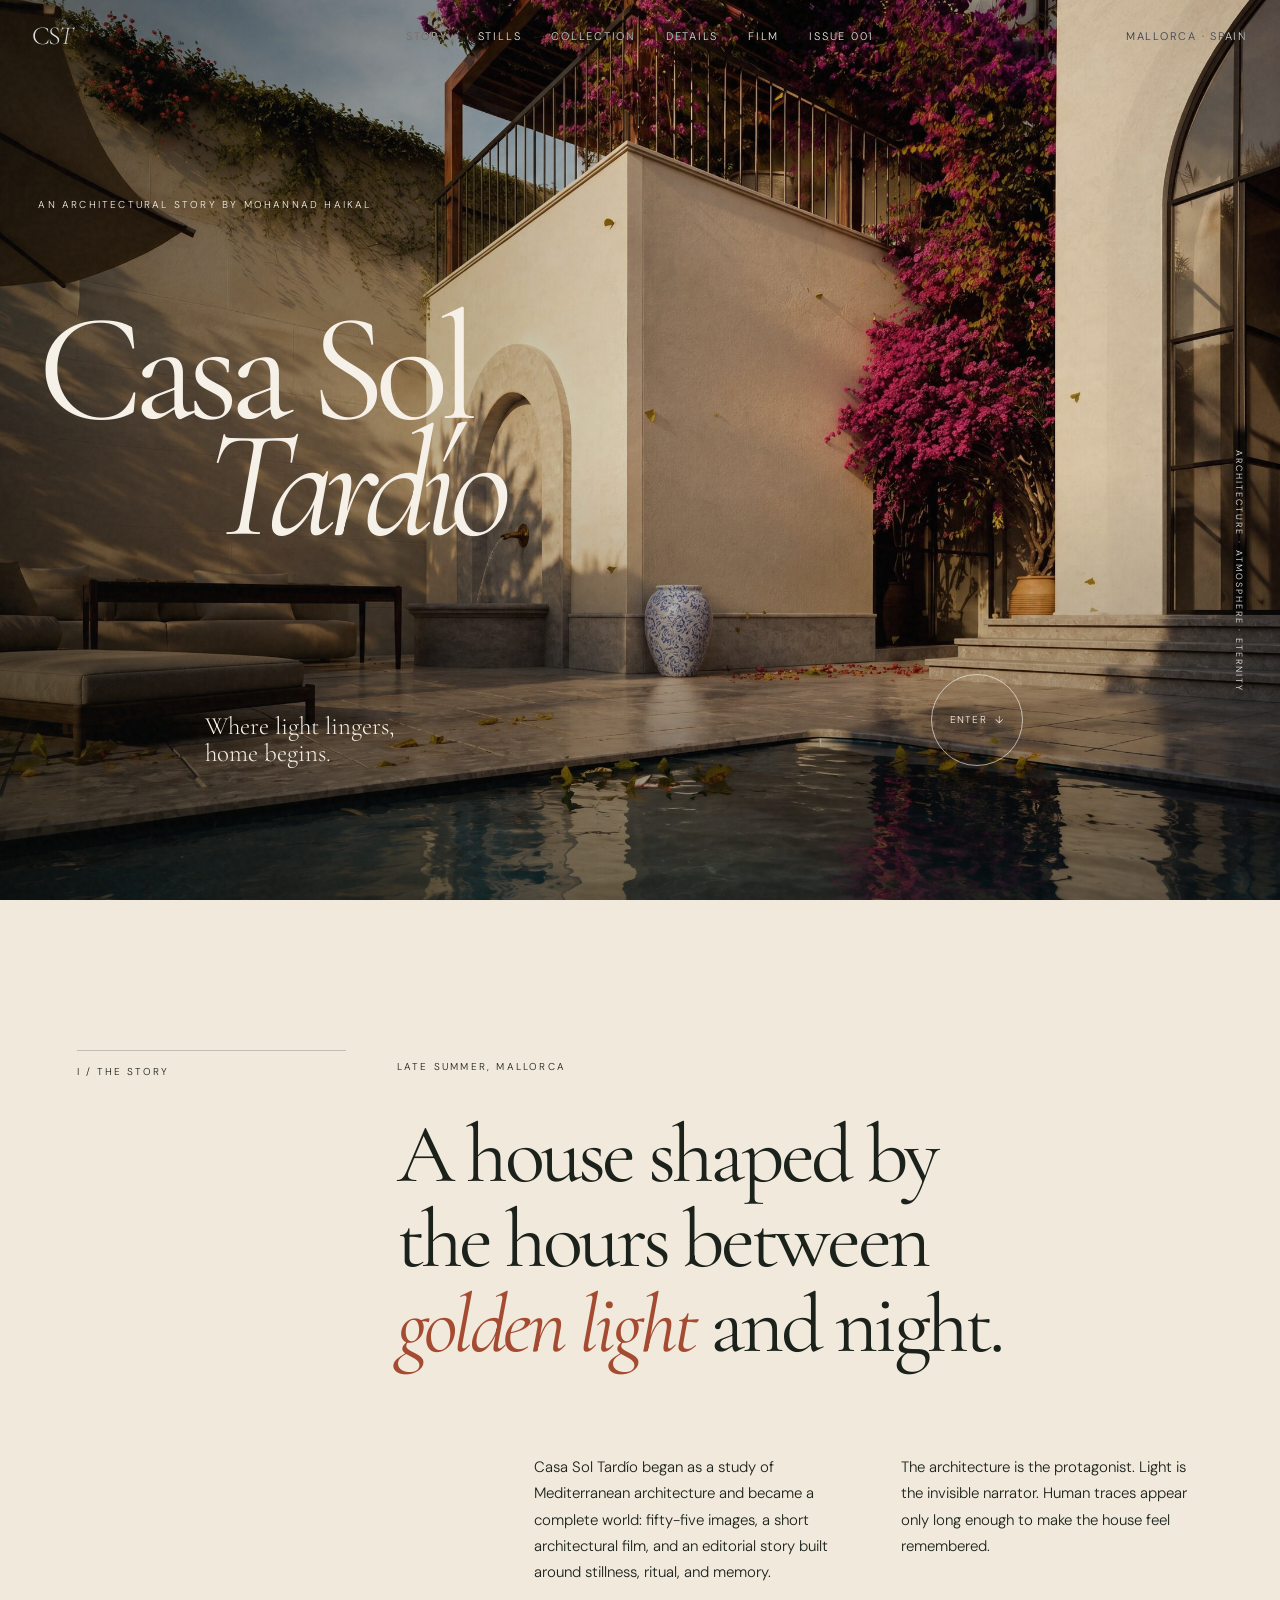
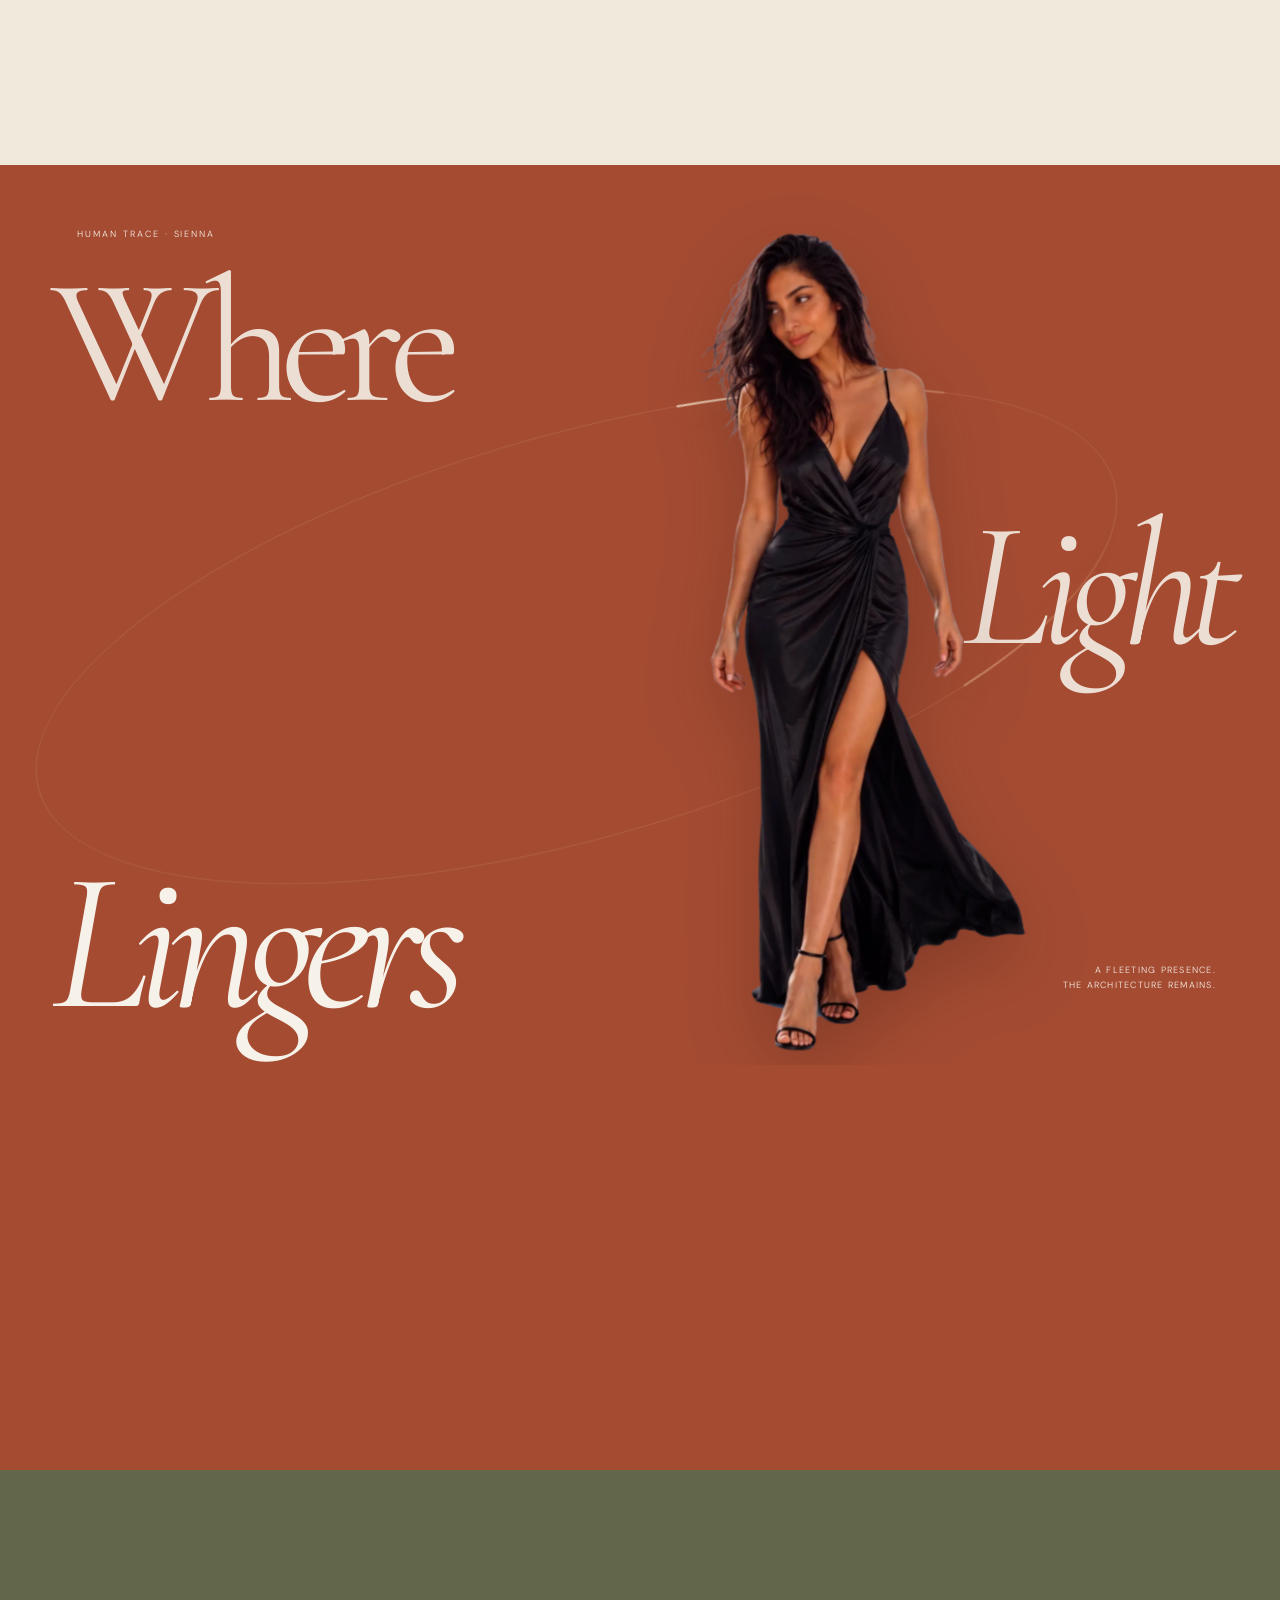
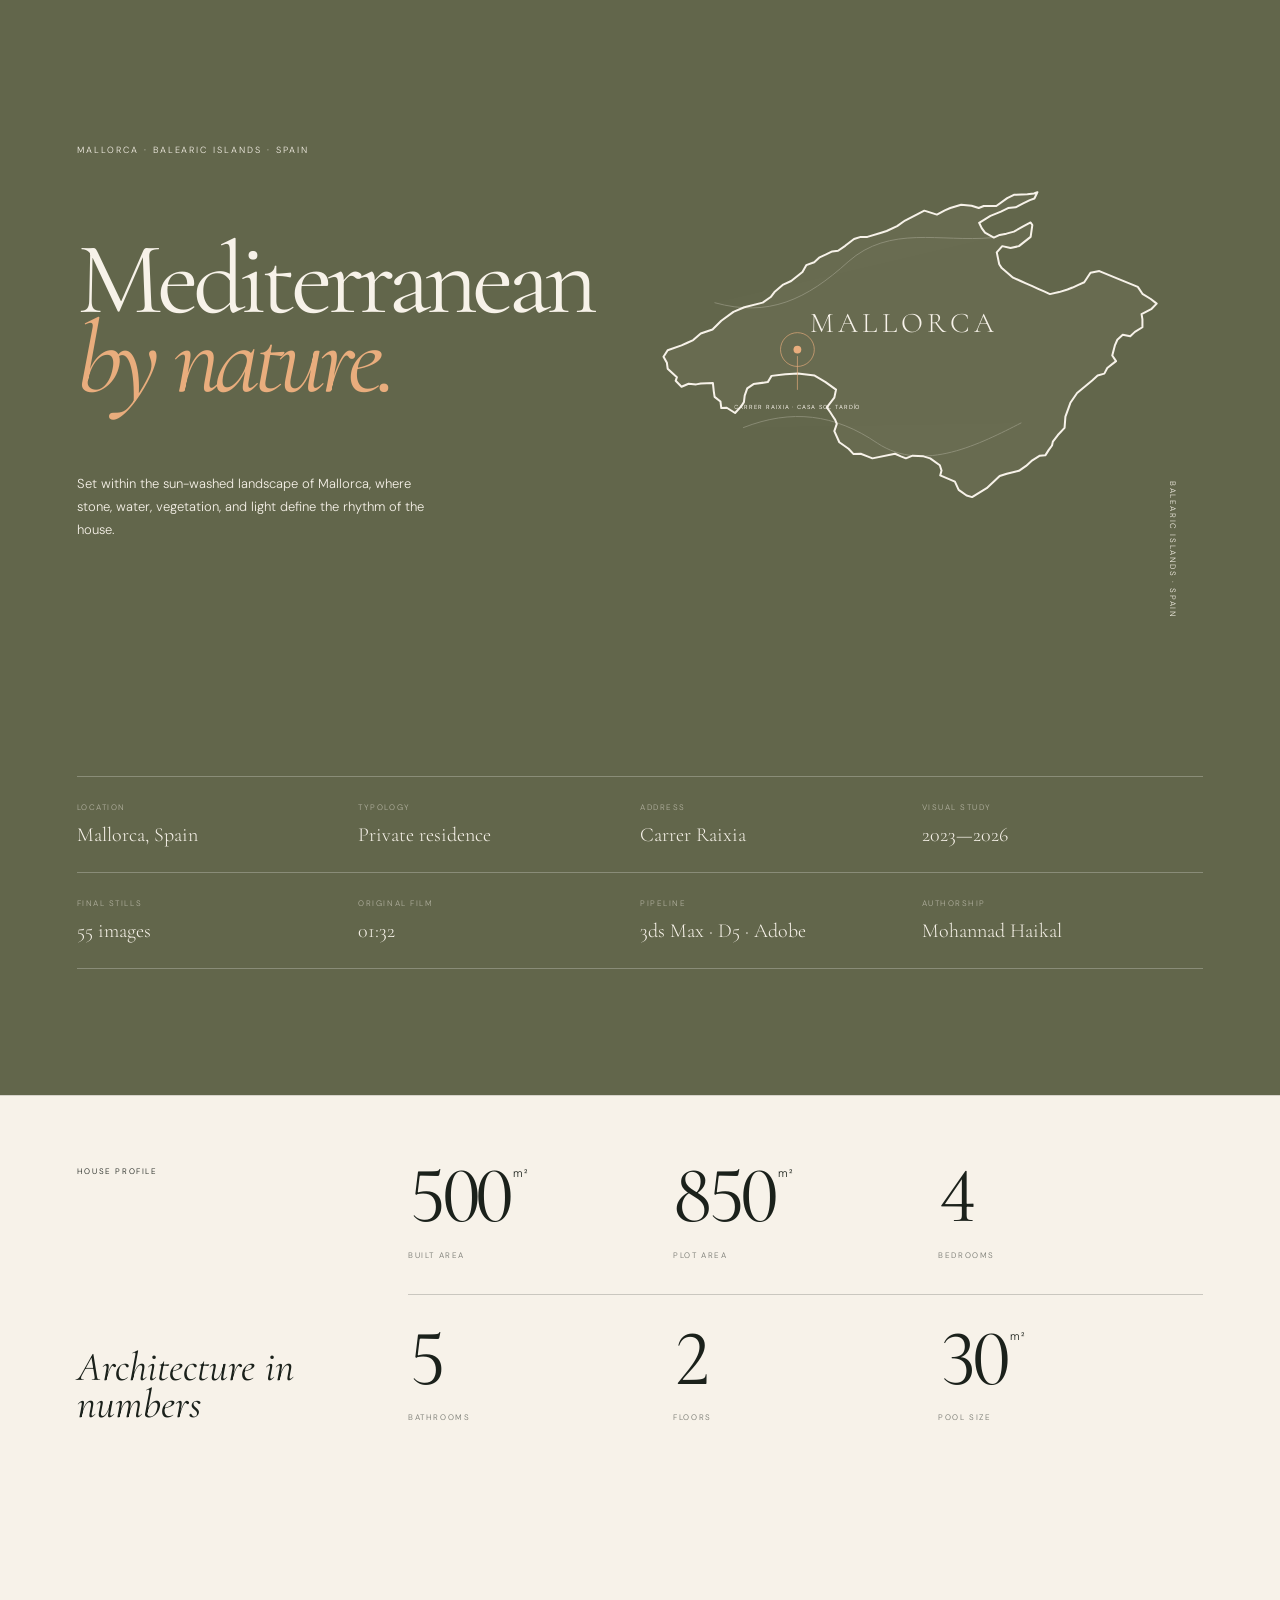
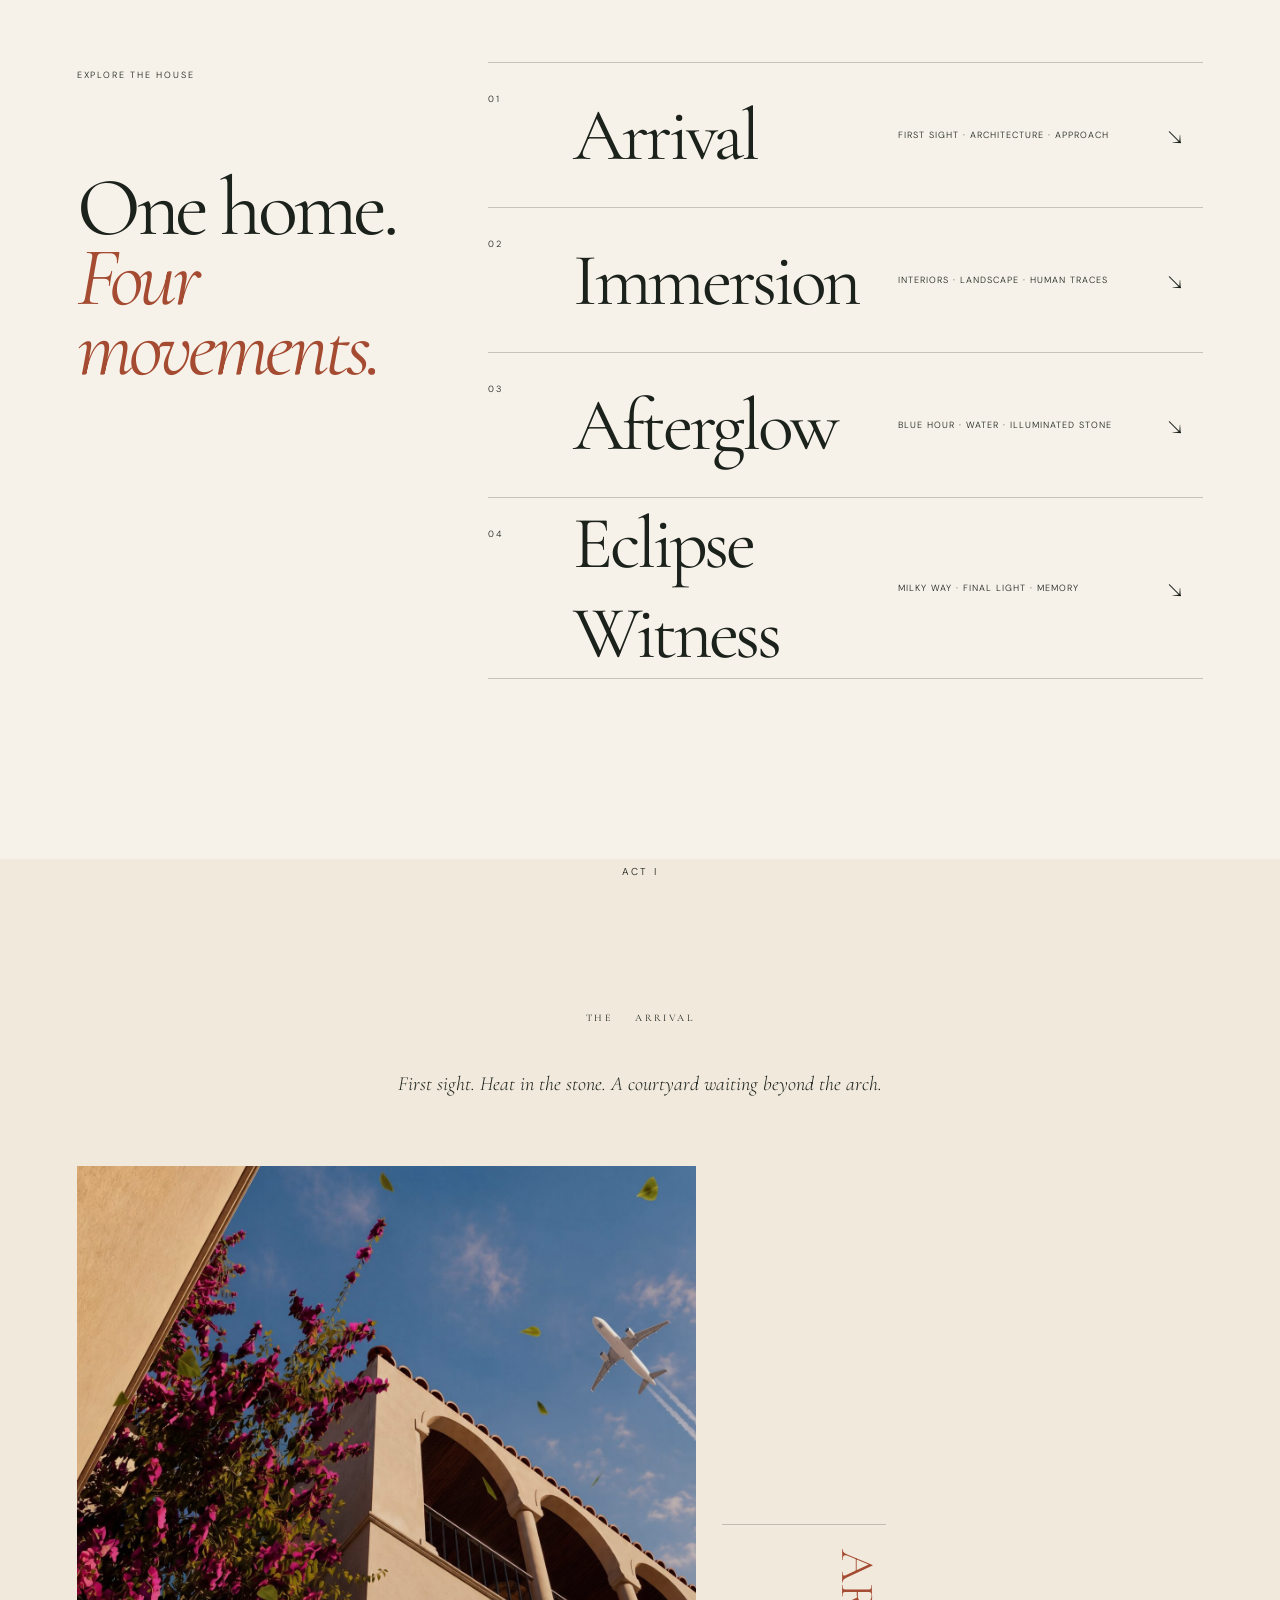
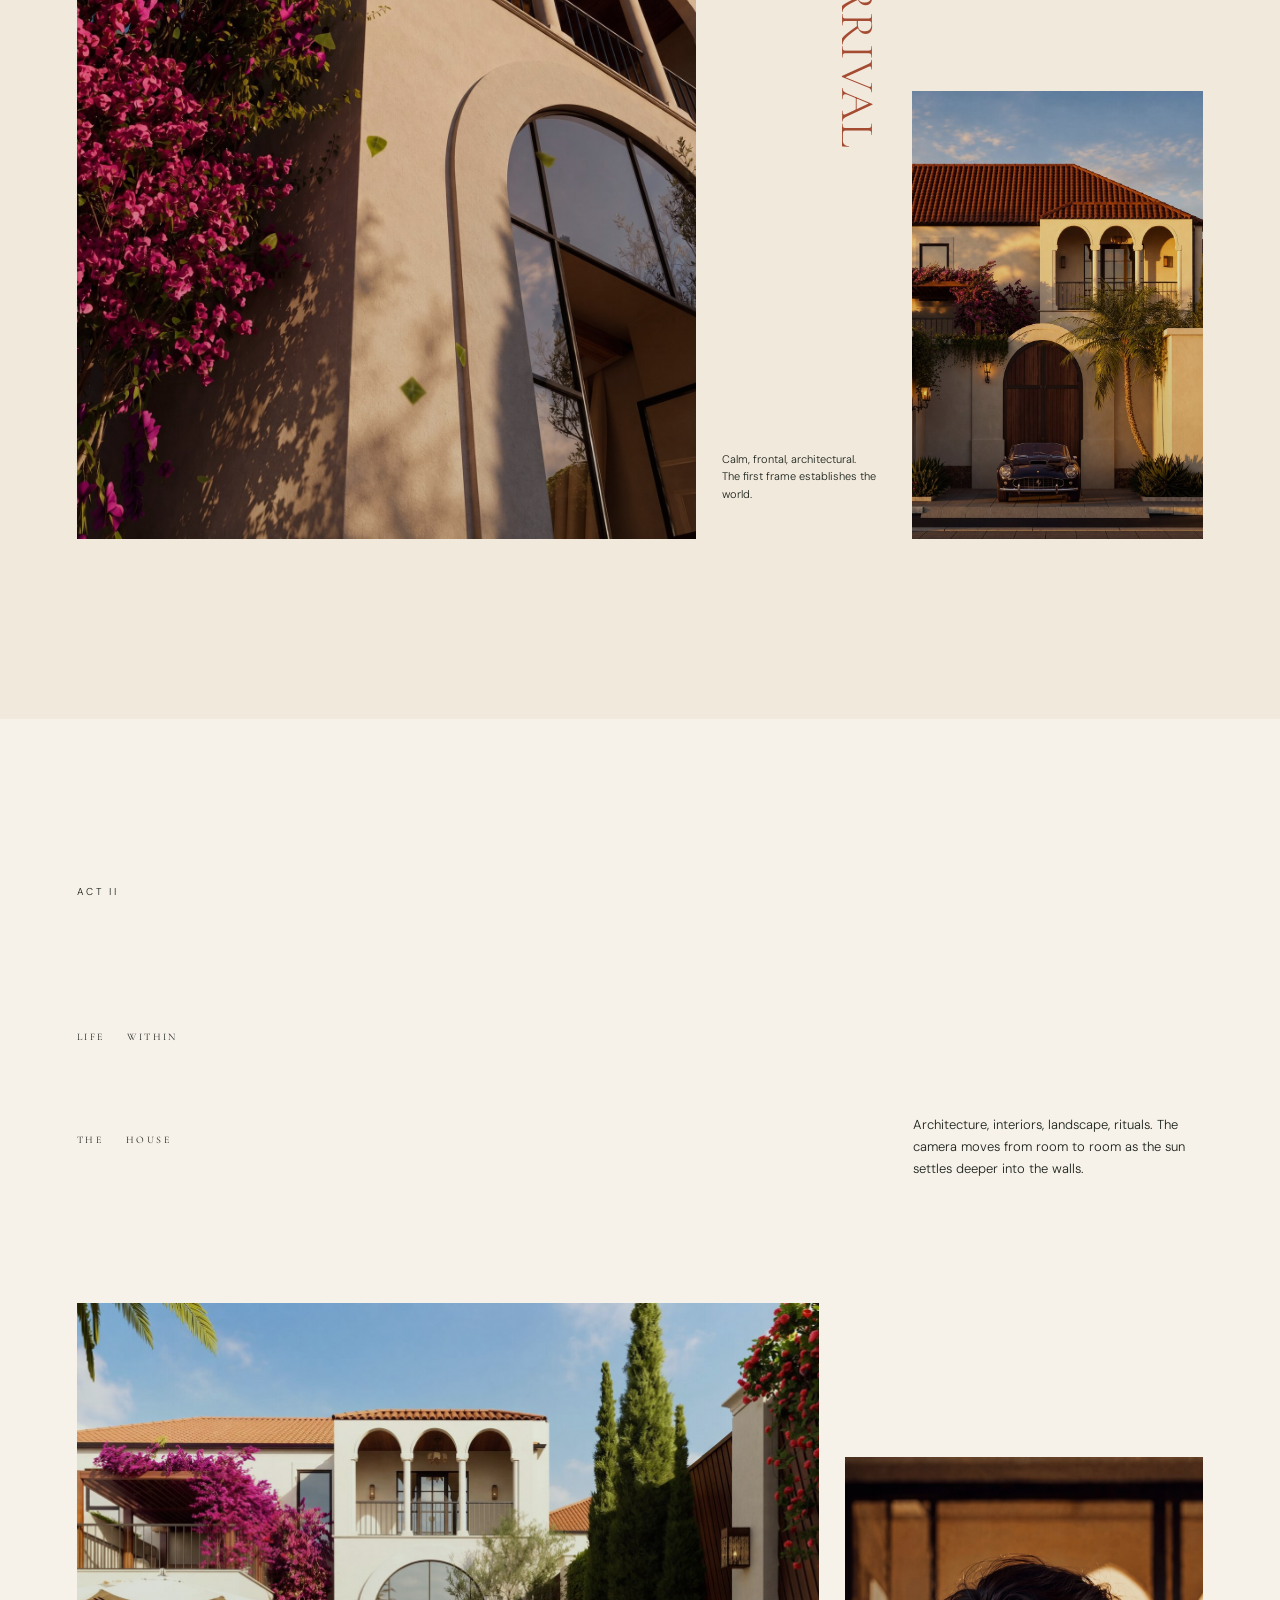
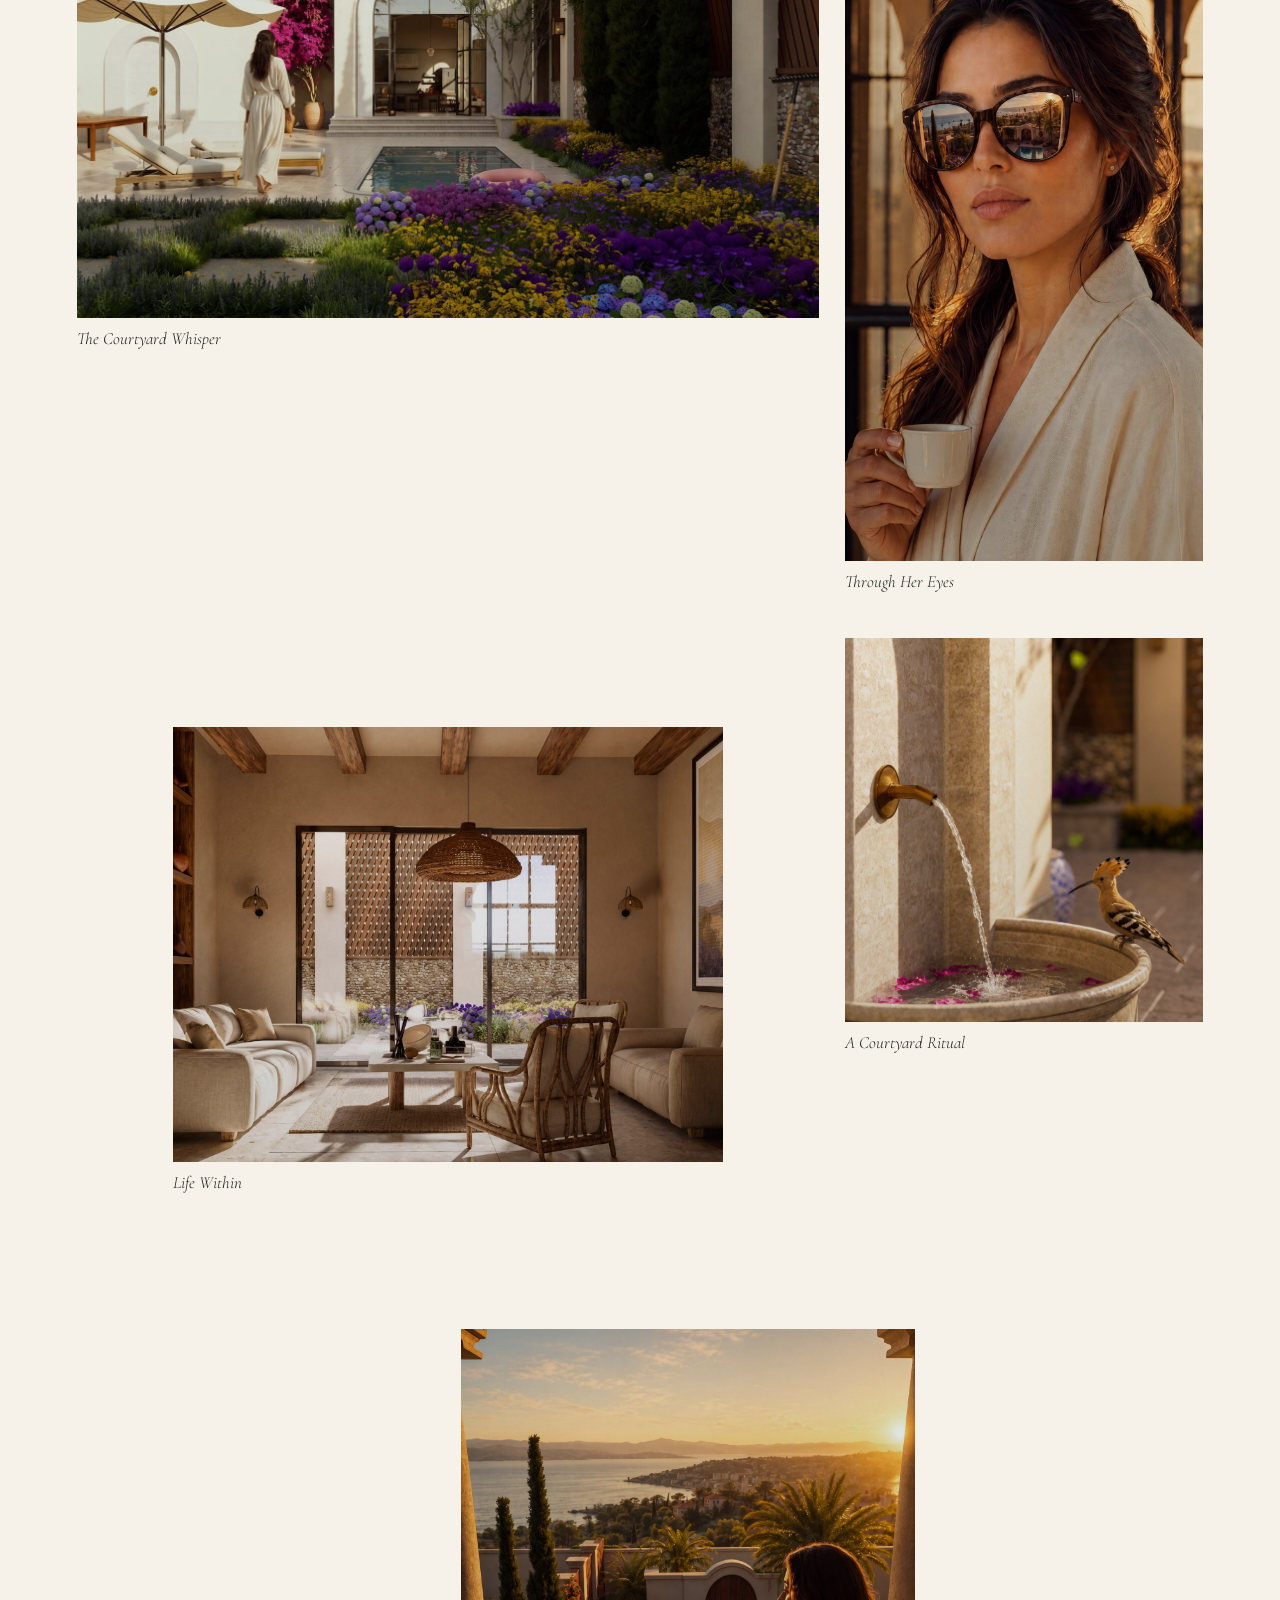
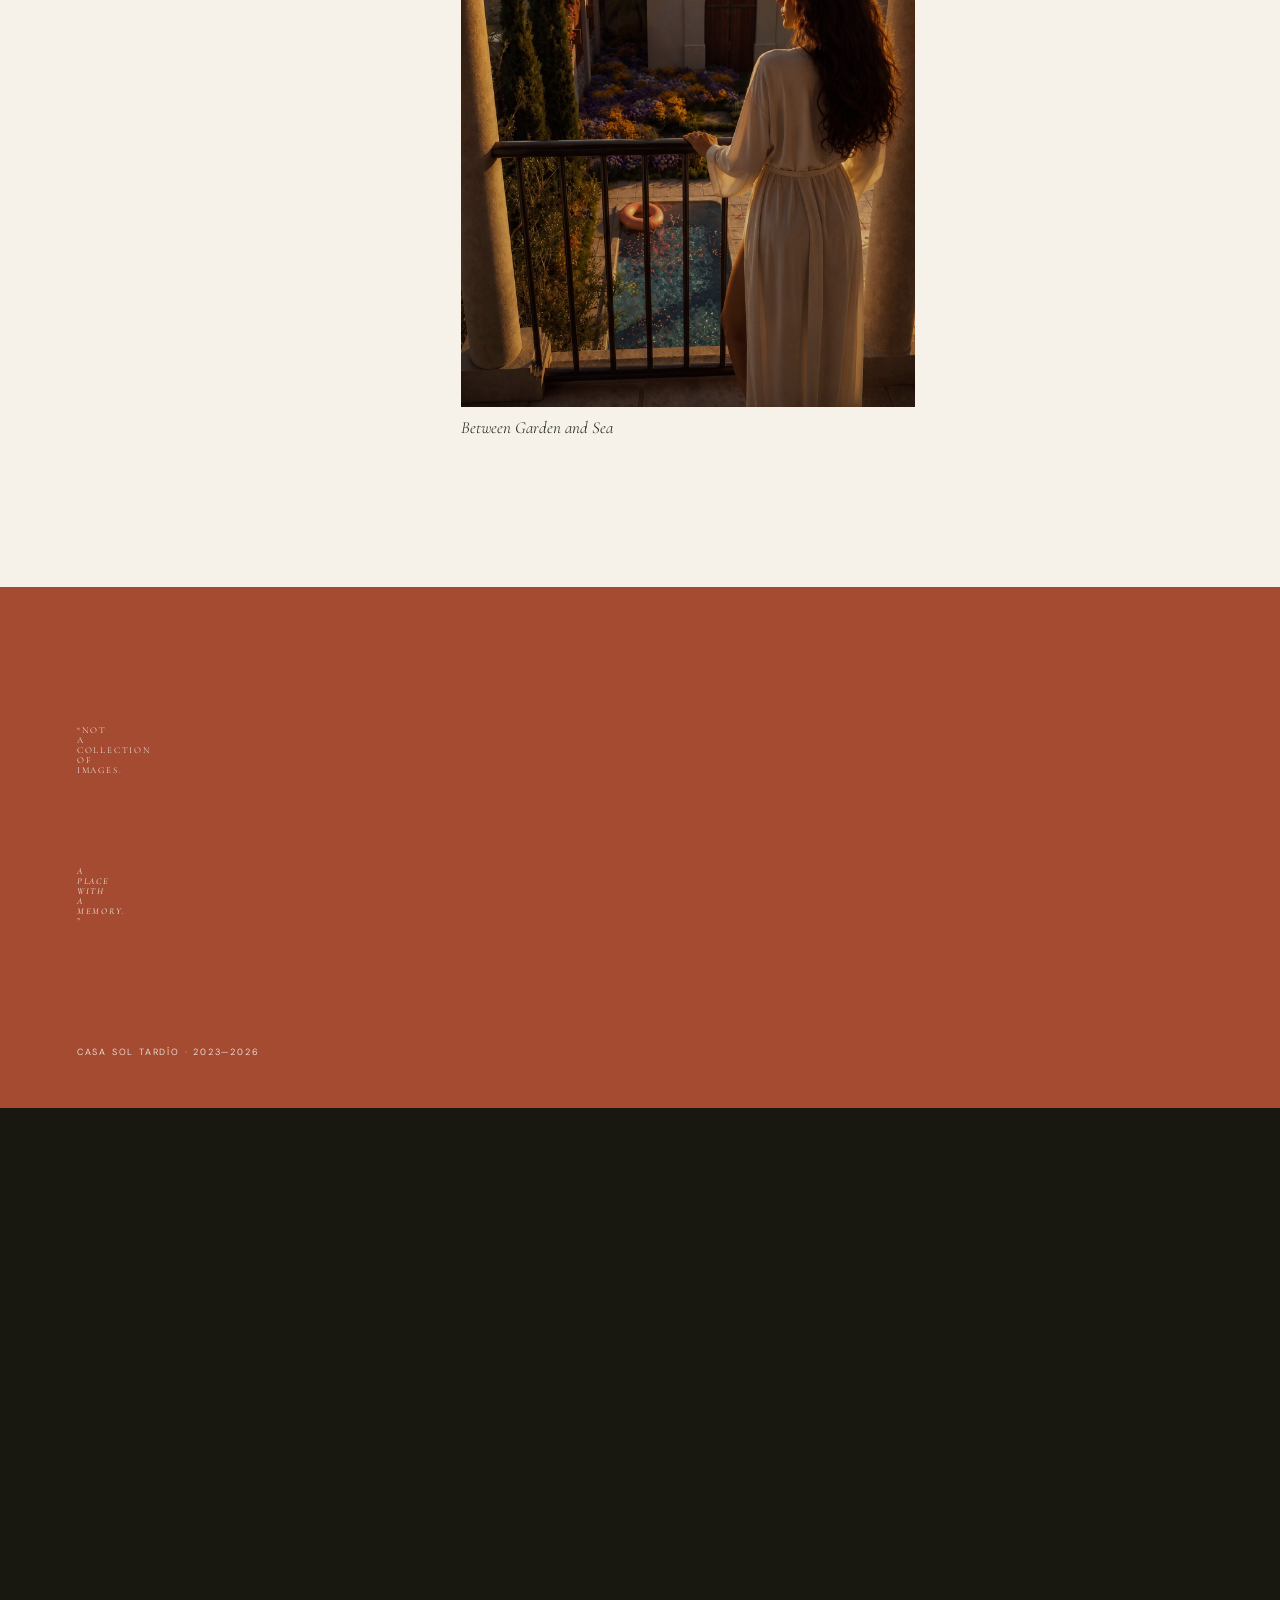
==== index.html @ 3d9db3c8 "Soften Ambilight glow and remove film side bars" ====
<!doctype html>
<html lang="en" class="loading">
<head>
  <meta charset="UTF-8" />
  <meta name="viewport" content="width=device-width, initial-scale=1.0, viewport-fit=cover" />
  <title>Casa Sol Tardío | Mallorca Architectural Visualization</title>
  <meta name="description" content="Explore Casa Sol Tardío, Mohannad Haikal’s cinematic architectural visualization of a Mediterranean home in Mallorca, featuring an original film, 55 images and an interactive editorial." />
  <meta name="author" content="Mohannad Haikal" />
  <meta name="creator" content="Mohannad Haikal" />
  <meta name="copyright" content="Mohannad Haikal" />
  <meta name="robots" content="index, follow, max-image-preview:large, max-snippet:-1, max-video-preview:-1" />
  <meta name="googlebot" content="index, follow, max-image-preview:large, max-snippet:-1, max-video-preview:-1" />
  <meta name="google-site-verification" content="FcmLi08_n1a2-UcGPBkYU03fMEJ5v3oPCPSjCj4iMxA" />
  <meta name="bingbot" content="index, follow, max-image-preview:large, max-snippet:-1, max-video-preview:-1" />
  <meta name="referrer" content="strict-origin-when-cross-origin" />
  <meta name="color-scheme" content="light dark" />
  <meta name="application-name" content="Casa Sol Tardío" />
  <meta name="apple-mobile-web-app-title" content="Casa Sol Tardío" />
  <meta name="format-detection" content="telephone=no" />
  <meta name="theme-color" content="#f1e9dc" />
  <link rel="canonical" href="https://mohannadds226.github.io/casa-sol-tardio/" />
  <link rel="alternate" hreflang="en" href="https://mohannadds226.github.io/casa-sol-tardio/" />
  <link rel="alternate" hreflang="x-default" href="https://mohannadds226.github.io/casa-sol-tardio/" />
  <link rel="sitemap" type="application/xml" href="https://mohannadds226.github.io/casa-sol-tardio/sitemap.xml" />
  <link rel="icon" href="favicon.svg" type="image/svg+xml" />
  <link rel="mask-icon" href="favicon.svg" color="#171914" />
  <link rel="manifest" href="site.webmanifest" />

  <meta property="og:type" content="website" />
  <meta property="og:locale" content="en_US" />
  <meta property="og:site_name" content="Casa Sol Tardío" />
  <meta property="og:title" content="Casa Sol Tardío | Mallorca Architectural Visualization" />
  <meta property="og:description" content="A cinematic Mediterranean architectural visualization by Mohannad Haikal: 55 final images, an original film, and a 32-page interactive editorial." />
  <meta property="og:url" content="https://mohannadds226.github.io/casa-sol-tardio/" />
  <meta property="og:image" content="https://mohannadds226.github.io/casa-sol-tardio/assets/cam4.jpg" />
  <meta property="og:image:secure_url" content="https://mohannadds226.github.io/casa-sol-tardio/assets/cam4.jpg" />
  <meta property="og:image:type" content="image/jpeg" />
  <meta property="og:image:width" content="2200" />
  <meta property="og:image:height" content="1650" />
  <meta property="og:image:alt" content="Casa Sol Tardío courtyard in warm Mediterranean light in Mallorca" />
  <meta property="og:video" content="https://mohannadds226.github.io/casa-sol-tardio/assets/video/casa-sol-tardio-film-1080x1920.mp4" />
  <meta property="og:video:secure_url" content="https://mohannadds226.github.io/casa-sol-tardio/assets/video/casa-sol-tardio-film-1080x1920.mp4" />
  <meta property="og:video:type" content="video/mp4" />
  <meta property="og:video:width" content="1080" />
  <meta property="og:video:height" content="1920" />

  <meta name="twitter:card" content="summary_large_image" />
  <meta name="twitter:title" content="Casa Sol Tardío | Mallorca Architectural Visualization" />
  <meta name="twitter:description" content="Explore Mohannad Haikal’s cinematic architectural visualization of Casa Sol Tardío in Mallorca." />
  <meta name="twitter:image" content="https://mohannadds226.github.io/casa-sol-tardio/assets/cam4.jpg" />
  <meta name="twitter:image:alt" content="Casa Sol Tardío courtyard in warm Mediterranean light in Mallorca" />

  <script type="application/ld+json">
  {
    "@context": "https://schema.org",
    "@graph": [
      {
        "@type": "WebSite",
        "@id": "https://mohannadds226.github.io/casa-sol-tardio/#website",
        "url": "https://mohannadds226.github.io/casa-sol-tardio/",
        "name": "Casa Sol Tardío",
        "alternateName": "Casa Sol Tardio",
        "description": "The official digital experience for Casa Sol Tardío, a cinematic architectural visualization project in Mallorca by Mohannad Haikal.",
        "inLanguage": "en",
        "publisher": { "@id": "https://mohannadds226.github.io/casa-sol-tardio/#mohannad-haikal" }
      },
      {
        "@type": "WebPage",
        "@id": "https://mohannadds226.github.io/casa-sol-tardio/#webpage",
        "url": "https://mohannadds226.github.io/casa-sol-tardio/",
        "name": "Casa Sol Tardío | Mallorca Architectural Visualization",
        "description": "Explore Casa Sol Tardío, Mohannad Haikal’s cinematic architectural visualization of a Mediterranean home in Mallorca, featuring an original film, 55 images and an interactive editorial.",
        "isPartOf": { "@id": "https://mohannadds226.github.io/casa-sol-tardio/#website" },
        "mainEntity": { "@id": "https://mohannadds226.github.io/casa-sol-tardio/#project" },
        "primaryImageOfPage": {
          "@type": "ImageObject",
          "url": "https://mohannadds226.github.io/casa-sol-tardio/assets/cam4.jpg",
          "width": 2200,
          "height": 1650,
          "caption": "Casa Sol Tardío courtyard in warm Mediterranean light"
        },
        "datePublished": "2026-08-29",
        "dateModified": "2026-08-30",
        "inLanguage": "en"
      },
      {
        "@type": "Person",
        "@id": "https://mohannadds226.github.io/casa-sol-tardio/#mohannad-haikal",
        "name": "Mohannad Haikal",
        "jobTitle": "Architectural Visualization Artist",
        "description": "Architectural visualization artist and creator of Casa Sol Tardío.",
        "sameAs": ["https://www.instagram.com/mohannad.visuals/"],
        "knowsAbout": [
          "Architectural visualization",
          "Cinematic architectural imagery",
          "Photorealistic rendering",
          "3ds Max",
          "D5 Render",
          "Adobe post-production"
        ]
      },
      {
        "@type": "VisualArtwork",
        "@id": "https://mohannadds226.github.io/casa-sol-tardio/#project",
        "url": "https://mohannadds226.github.io/casa-sol-tardio/",
        "name": "Casa Sol Tardío",
        "alternateName": "Casa Sol Tardio",
        "headline": "Where Light Lingers, Home Begins",
        "description": "A cinematic architectural visualization of a Mediterranean residence in Mallorca, told through 55 final images, intimate detail studies, an original architectural film, and a 32-page editorial edition.",
        "artform": "Architectural visualization",
        "artMedium": "3ds Max, D5 Render and Adobe post-production",
        "genre": ["Architecture", "Architectural visualization", "Mediterranean design", "Cinematic imagery"],
        "keywords": "Casa Sol Tardío, Casa Sol Tardio, Mallorca architecture, Mediterranean architecture, architectural visualization, archviz, cinematic rendering, photorealistic rendering, D5 Render, 3ds Max, Mohannad Haikal",
        "creator": { "@id": "https://mohannadds226.github.io/casa-sol-tardio/#mohannad-haikal" },
        "author": { "@id": "https://mohannadds226.github.io/casa-sol-tardio/#mohannad-haikal" },
        "copyrightHolder": { "@id": "https://mohannadds226.github.io/casa-sol-tardio/#mohannad-haikal" },
        "copyrightYear": 2026,
        "dateCreated": "2023",
        "dateModified": "2026-08-29",
        "contentLocation": {
          "@type": "Place",
          "name": "Mallorca, Balearic Islands, Spain",
          "address": {
            "@type": "PostalAddress",
            "addressRegion": "Balearic Islands",
            "addressCountry": "ES"
          }
        },
        "image": [
          "https://mohannadds226.github.io/casa-sol-tardio/assets/cam4.jpg",
          "https://mohannadds226.github.io/casa-sol-tardio/assets/cam29.jpg",
          "https://mohannadds226.github.io/casa-sol-tardio/assets/cam30.jpg"
        ],
        "hasPart": [
          {
            "@type": "ImageGallery",
            "name": "Casa Sol Tardío — Complete Architectural Image Collection",
            "description": "A collection of 55 final architectural visualization images, including 30 principal frames and 25 intimate macro studies.",
            "additionalProperty": {
              "@type": "PropertyValue",
              "name": "Number of final images",
              "value": 55
            },
            "url": "https://mohannadds226.github.io/casa-sol-tardio/#collection"
          },
          { "@id": "https://mohannadds226.github.io/casa-sol-tardio/#film" },
          { "@id": "https://mohannadds226.github.io/casa-sol-tardio/#issue-001" }
        ]
      },
      {
        "@type": "VideoObject",
        "@id": "https://mohannadds226.github.io/casa-sol-tardio/#film",
        "name": "Casa Sol Tardío — Original Architectural Film",
        "description": "A portrait-format architectural film by Mohannad Haikal moving through the light, architecture, interiors and rituals of Casa Sol Tardío in Mallorca.",
        "thumbnailUrl": "https://mohannadds226.github.io/casa-sol-tardio/assets/video/casa-sol-tardio-film-poster.jpg",
        "uploadDate": "2026-08-30",
        "duration": "PT1M32S",
        "contentUrl": "https://mohannadds226.github.io/casa-sol-tardio/assets/video/casa-sol-tardio-film-1080x1920.mp4",
        "embedUrl": "https://mohannadds226.github.io/casa-sol-tardio/#film",
        "width": 1080,
        "height": 1920,
        "inLanguage": "en",
        "creator": { "@id": "https://mohannadds226.github.io/casa-sol-tardio/#mohannad-haikal" },
        "isPartOf": { "@id": "https://mohannadds226.github.io/casa-sol-tardio/#project" }
      },
      {
        "@type": "DigitalDocument",
        "@id": "https://mohannadds226.github.io/casa-sol-tardio/#issue-001",
        "name": "Casa Sol Tardío — Issue 001",
        "description": "A 32-page interactive editorial edition devoted to the architecture, atmosphere and cinematic life of Casa Sol Tardío.",
        "encodingFormat": "application/pdf",
        "datePublished": "2026-08-29",
        "additionalProperty": {
          "@type": "PropertyValue",
          "name": "Number of pages",
          "value": 32
        },
        "inLanguage": "en",
        "creator": { "@id": "https://mohannadds226.github.io/casa-sol-tardio/#mohannad-haikal" },
        "isPartOf": { "@id": "https://mohannadds226.github.io/casa-sol-tardio/#project" },
        "url": "https://mohannadds226.github.io/casa-sol-tardio/#issue"
      }
    ]
  }
  </script>
  <link rel="preload" as="image" href="assets/cam4.jpg" fetchpriority="high">
  <link rel="preconnect" href="https://fonts.googleapis.com">
  <link rel="preconnect" href="https://fonts.gstatic.com" crossorigin>
  <link href="https://fonts.googleapis.com/css2?family=Cormorant+Garamond:ital,wght@0,400;0,500;1,400&family=DM+Sans:wght@300;400;500&display=swap" rel="stylesheet">
  <link rel="stylesheet" href="styles.css?v=20260830-film-ambilight-soft-2" />
</head>
<body>
  <a class="skip-link" href="#story">Skip to the story</a>
  <div class="site-loader" aria-hidden="true">
    <div class="loader-inner">
      <p class="loader-kicker">Casa Sol Tardío</p>
      <div class="loader-mark"><span>C</span><span>S</span><em>T</em></div>
      <div class="loader-orbit"><i></i></div>
      <p class="loader-place">Mallorca · Spain</p>
    </div>
  </div>
  <div class="progress" aria-hidden="true"><span></span></div>
  <header class="site-header">
    <a class="monogram" href="#top" aria-label="Casa Sol Tardío home">CS<span>T</span></a>
    <nav aria-label="Primary navigation">
      <a href="#story">Story</a>
      <a href="#stills">Stills</a>
      <a href="#collection">Collection</a>
      <a href="#details">Details</a>
      <a href="#film">Film</a>
      <a href="#issue">Issue 001</a>
    </nav>
    <span class="location">Mallorca · Spain</span>
    <button class="menu-toggle" type="button" aria-expanded="false" aria-controls="mobile-menu" aria-label="Open navigation">
      <span></span><span></span><span class="menu-label">Menu</span>
    </button>
  </header>
  <div class="mobile-menu" id="mobile-menu" aria-hidden="true">
    <nav aria-label="Mobile navigation">
      <a href="#story"><span>01</span>Story</a>
      <a href="#stills"><span>02</span>Stills</a>
      <a href="#collection"><span>03</span>Collection</a>
      <a href="#details"><span>04</span>Details</a>
      <a href="#film"><span>05</span>Film</a>
      <a href="#issue"><span>06</span>Issue 001</a>
    </nav>
    <p>Mallorca · Spain<br>Carrer Raixia</p>
  </div>

  <main id="top">
    <section class="hero" aria-labelledby="hero-title">
      <div class="hero-visual media-placeholder has-image">
        <img src="assets/cam4.jpg" alt="Casa Sol Tardío courtyard in warm Mallorca light" width="2200" height="1650" fetchpriority="high" decoding="async">
      </div>
      <div class="hero-copy">
        <p class="eyebrow">An architectural story by Mohannad Haikal</p>
        <h1 id="hero-title">Casa Sol<br><em>Tardío</em></h1>
        <div class="hero-bottom">
          <p>Where light lingers,<br>home begins.</p>
          <a class="round-link" href="#story" aria-label="Enter the story">Enter <span>↓</span></a>
        </div>
      </div>
      <p class="side-note">Architecture · Atmosphere · Eternity</p>
    </section>

    <section class="manifesto" id="story">
      <div class="section-number">I / The Story</div>
      <div class="manifesto-copy reveal">
        <p class="eyebrow">Late summer, Mallorca</p>
        <h2>A house shaped by the hours between <em>golden light</em> and night.</h2>
        <div class="two-col-copy">
          <p>Casa Sol Tardío began as a study of Mediterranean architecture and became a complete world: fifty-five images, a short architectural film, and an editorial story built around stillness, ritual, and memory.</p>
          <p>The architecture is the protagonist. Light is the invisible narrator. Human traces appear only long enough to make the house feel remembered.</p>
        </div>
      </div>
    </section>

    <section class="sienna-interlude" aria-label="Where light lingers">
      <div class="sienna-stage">
        <p class="sienna-label">Human trace · Sienna</p>
        <svg class="sienna-light-loop" viewBox="0 0 1000 430" aria-hidden="true" focusable="false">
          <defs>
            <linearGradient id="sienna-loop-glow" x1="0" y1="0" x2="1" y2="0">
              <stop offset="0" stop-color="#f2b86f" stop-opacity="0"/>
              <stop offset=".42" stop-color="#ffe4b7" stop-opacity=".95"/>
              <stop offset=".7" stop-color="#fff5dc" stop-opacity=".62"/>
              <stop offset="1" stop-color="#f2b86f" stop-opacity="0"/>
            </linearGradient>
          </defs>
          <ellipse class="loop-base" cx="500" cy="215" rx="455" ry="164" pathLength="100"/>
          <ellipse class="loop-shimmer" cx="500" cy="215" rx="455" ry="164" pathLength="100"/>
        </svg>
        <div class="sienna-type sienna-type-back" role="heading" aria-level="2">
          <span class="sienna-where">Where</span>
          <span class="sienna-light">Light</span>
        </div>
        <img class="sienna-cutout" src="assets/sienna-cutout.webp" alt="Sienna walking through the light" loading="lazy" decoding="async">
        <span class="sienna-type sienna-type-front" aria-hidden="true">Lingers</span>
        <p class="sienna-caption">A fleeting presence.<br>The architecture remains.</p>
      </div>
    </section>


    <section class="location-section" id="location">
      <div class="location-intro reveal">
        <span class="section-kicker">Mallorca · Balearic Islands · Spain</span>
        <h2>Mediterranean<br><em>by nature.</em></h2>
        <p>Set within the sun-washed landscape of Mallorca, where stone, water, vegetation, and light define the rhythm of the house.</p>
      </div>
      <div class="mallorca-map" aria-label="Stylized outline map of Mallorca with project location marker">
        <svg viewBox="0 0 900 560" role="img" aria-labelledby="map-title map-desc">
          <title id="map-title">Mallorca</title>
          <desc id="map-desc">An animated outline of Mallorca with the Casa Sol Tardío location marked.</desc>
          <path class="island-outline" pathLength="1" d="M645.2,45.0L640.6,54.6L633.6,57.1L623.3,62.2L611.7,68.2L600.1,69.3L589.1,74.8L573.0,81.4L555.6,92.0L559.5,100.1L564.6,107.2L578.2,114.7L587.2,110.7L597.5,108.7L609.1,105.6L623.3,97.6L634.8,91.5L637.4,95.5L634.8,113.7L616.8,127.9L603.9,130.9L591.1,127.9L582.7,137.5L586.5,155.7L590.4,161.7L607.8,176.4L619.4,181.5L628.4,185.5L637.4,189.5L646.4,193.6L655.5,197.6L664.5,201.7L678.6,198.6L691.5,194.6L699.3,191.6L708.3,187.5L717.3,183.5L726.9,168.8L740.5,166.3L773.3,179.9L799.7,190.5L806.8,201.2L819.7,209.2L828.7,216.3L820.3,224.9L805.5,232.5L806.8,240.6L806.8,252.7L795.2,259.8L788.1,266.4L776.5,264.3L768.2,271.9L764.3,281.0L760.4,296.2L766.2,304.8L752.7,315.4L748.2,324.0L737.9,327.0L729.5,334.6L706.3,353.8L696.0,368.9L693.5,376.0L688.3,390.2L687.0,407.4L676.7,418.5L669.0,428.6L667.7,434.6L662.5,441.7L657.4,449.8L649.0,450.3L637.4,457.4L627.8,466.0L616.8,473.6L598.1,478.1L587.2,481.6L567.2,500.3L544.7,514.0L536.3,511.5L524.1,502.9L518.3,490.2L495.7,480.6L497.7,473.1L495.1,465.0L480.3,454.4L470.0,451.3L453.2,450.3L442.9,454.4L435.2,451.3L426.2,447.3L391.4,454.4L383.7,451.3L373.4,447.3L362.4,447.8L354.7,439.7L340.5,429.6L332.8,412.4L336.6,401.3L334.1,395.2L330.2,389.2L326.3,383.1L321.2,376.0L332.8,360.9L335.4,348.7L319.3,337.1L302.5,327.0L276.7,324.0L257.4,325.0L236.2,327.5L230.4,337.1L208.5,340.1L198.8,346.7L194.9,357.8L193.7,367.9L189.8,374.0L180.1,384.6L167.3,376.5L158.9,377.0L157.6,366.9L148.6,359.8L147.3,350.8L146.0,338.6L127.3,339.1L120.2,340.6L108.6,339.6L97.7,344.2L88.7,335.1L90.6,329.5L76.4,316.4L75.2,307.3L70.0,298.2L76.4,288.1L97.7,280.5L106.7,276.5L115.7,272.4L127.3,262.3L136.3,259.3L145.4,256.2L158.9,242.6L177.6,229.0L194.3,221.9L222.6,214.8L234.9,206.2L240.7,198.6L254.2,187.0L266.4,181.5L283.8,167.8L289.6,157.2L301.9,152.6L310.2,145.1L319.3,141.0L329.6,136.0L338.6,135.0L349.5,127.4L363.1,116.8L373.4,113.7L383.7,113.7L404.9,107.2L413.3,104.6L429.4,97.1L441.6,88.5L471.3,73.3L490.6,79.4L502.8,72.8L511.2,69.3L527.9,64.2L544.0,65.7L555.0,69.3L562.7,66.2L582.0,66.2L598.8,54.1L609.1,49.0L629.7,48.0L640.0,47.0Z"/>
          <path class="topography-line one" pathLength="1" d="M149 215C232 238 290 210 354 152C418 95 496 122 574 115"/>
          <path class="topography-line two" pathLength="1" d="M193 407C267 378 333 386 399 431C470 478 559 431 620 400"/>
          <g transform="translate(276 287)">
            <g class="map-pin">
              <circle class="pin-pulse" r="26"/><circle class="pin-core" r="6"/>
              <path d="M0 10V62"/><text x="0" y="92" text-anchor="middle">CARRER RAIXIA · CASA SOL TARDÍO</text>
            </g>
          </g>
          <text class="map-name" x="440" y="260" text-anchor="middle">MALLORCA</text>
        </svg>
        <span class="map-caption">Balearic Islands · Spain</span>
      </div>
      <dl class="project-facts">
        <div><dt>Location</dt><dd>Mallorca, Spain</dd></div>
        <div><dt>Typology</dt><dd>Private residence</dd></div>
        <div><dt>Address</dt><dd>Carrer Raixia</dd></div>
        <div><dt>Visual study</dt><dd>2023—2026</dd></div>
        <div><dt>Final stills</dt><dd>55 images</dd></div>
        <div><dt>Original film</dt><dd>01:32</dd></div>
        <div><dt>Pipeline</dt><dd>3ds Max · D5 · Adobe</dd></div>
        <div><dt>Authorship</dt><dd>Mohannad Haikal</dd></div>
      </dl>
      <div class="house-metrics" aria-label="Casa Sol Tardío architectural details">
        <p class="metrics-heading"><span>House profile</span><em>Architecture in numbers</em></p>
        <div class="metric"><span class="metric-value"><strong data-count="500">0</strong><sup>m²</sup></span><span class="metric-label">Built area</span></div>
        <div class="metric"><span class="metric-value"><strong data-count="850">0</strong><sup>m²</sup></span><span class="metric-label">Plot area</span></div>
        <div class="metric"><span class="metric-value"><strong data-count="4">0</strong></span><span class="metric-label">Bedrooms</span></div>
        <div class="metric"><span class="metric-value"><strong data-count="5">0</strong></span><span class="metric-label">Bathrooms</span></div>
        <div class="metric"><span class="metric-value"><strong data-count="2">0</strong></span><span class="metric-label">Floors</span></div>
        <div class="metric"><span class="metric-value"><strong data-count="30">0</strong><sup>m²</sup></span><span class="metric-label">Pool size</span></div>
      </div>
    </section>

    <section class="journey-index" aria-labelledby="journey-title">
      <header class="journey-heading reveal">
        <span>Explore the house</span>
        <h2 id="journey-title">One home.<br><em>Four movements.</em></h2>
      </header>
      <nav class="journey-list" aria-label="Casa story chapters">
        <a href="#arrival" class="journey-row reveal"><span class="journey-number">01</span><strong>Arrival</strong><small>First sight · architecture · approach</small><i>↘</i><span class="journey-swatch arrival-swatch"></span></a>
        <a href="#stills" class="journey-row reveal"><span class="journey-number">02</span><strong>Immersion</strong><small>Interiors · landscape · human traces</small><i>↘</i><span class="journey-swatch immersion-swatch"></span></a>
        <a href="#afterglow" class="journey-row reveal"><span class="journey-number">03</span><strong>Afterglow</strong><small>Blue hour · water · illuminated stone</small><i>↘</i><span class="journey-swatch afterglow-swatch"></span></a>
        <a href="#eclipse" class="journey-row reveal"><span class="journey-number">04</span><strong>Eclipse Witness</strong><small>Milky Way · final light · memory</small><i>↘</i><span class="journey-swatch eclipse-swatch"></span></a>
      </nav>
    </section>

    <section class="chapter chapter-arrival" id="arrival">
      <div class="chapter-title reveal">
        <span>Act I</span>
        <h2>The Arrival</h2>
        <p>First sight. Heat in the stone. A courtyard waiting beyond the arch.</p>
      </div>
      <div class="arrival-grid">
        <div class="media-placeholder tall reveal has-image"><img src="assets/cam18.jpg" alt="Bougainvillea climbing the sunlit façade of Casa Sol Tardío" loading="lazy" decoding="async"></div>
        <div class="arrival-caption reveal">
          <span class="vertical-word">ARRIVAL</span>
          <p>Calm, frontal, architectural.<br>The first frame establishes the world.</p>
        </div>
        <div class="media-placeholder small reveal has-image"><img src="assets/cam1.jpg" alt="The first glimpse of Casa Sol Tardío" loading="lazy" decoding="async"></div>
      </div>
    </section>

    <section class="chapter chapter-immersion" id="stills">
      <div class="chapter-head reveal">
        <div><span>Act II</span><h2>Life within<br>the house</h2></div>
        <p>Architecture, interiors, landscape, rituals. The camera moves from room to room as the sun settles deeper into the walls.</p>
      </div>
      <div class="editorial-grid">
        <figure class="wide reveal"><div class="media-placeholder has-image"><img src="assets/cam3.jpg" alt="The flower-filled courtyard in daylight" loading="lazy" decoding="async"></div><figcaption>The Courtyard Whisper</figcaption></figure>
        <figure class="portrait offset reveal"><div class="media-placeholder has-image"><img src="assets/cam16.jpg" alt="Sienna carrying the view in her sunglasses" loading="lazy" decoding="async"></div><figcaption>Through Her Eyes</figcaption></figure>
        <figure class="landscape reveal"><div class="media-placeholder has-image"><img src="assets/cam8.jpg" alt="Warm interior of Casa Sol Tardío" loading="lazy" decoding="async"></div><figcaption>Life Within</figcaption></figure>
        <figure class="detail reveal"><div class="media-placeholder has-image"><img src="assets/cam19.jpg" alt="A hoopoe at the courtyard fountain" loading="lazy" decoding="async"></div><figcaption>A Courtyard Ritual</figcaption></figure>
        <figure class="portrait reveal"><div class="media-placeholder has-image"><img src="assets/cam14.jpg" alt="Sienna looking across the gardens toward the sea" loading="lazy" decoding="async"></div><figcaption>Between Garden and Sea</figcaption></figure>
      </div>
    </section>

    <section class="quote-band">
      <p class="reveal">“Not a collection of images.<br><em>A place with a memory.</em>”</p>
      <span>Casa Sol Tardío · 2023—2026</span>
    </section>

    <section class="film-section" id="film">
      <div class="film-meta reveal">
        <span>Original Architectural Film · 01:32</span>
        <h2>Where Light<br><em>Lingers</em></h2>
        <p>Arrival → Immersion → Afterglow</p>
      </div>
      <div class="film-player-shell reveal">
        <canvas class="film-ambilight" width="54" height="96" aria-hidden="true"></canvas>
        <div class="film-player">
          <video id="casa-film" controls preload="metadata" playsinline poster="assets/video/casa-sol-tardio-film-poster.jpg" aria-label="Casa Sol Tardío original architectural film">
            <source src="assets/video/casa-sol-tardio-film-1080x1920.mp4" type="video/mp4">
            Your browser does not support HTML video.
          </video>
          <button class="film-play-button" type="button" aria-label="Play Casa Sol Tardío film" aria-controls="casa-film">
            <span class="play" aria-hidden="true">▶</span>
            <span class="film-note">Play the film · 01:32</span>
          </button>
        </div>
      </div>
    </section>

    <section class="bts-teaser" id="behind-the-scenes" aria-labelledby="bts-title">
      <div class="bts-copy reveal">
        <span>Behind the scenes · Film 02</span>
        <h2 id="bts-title">Behind<br><em>the Light</em></h2>
        <p>The process, the accidents, and everything that lived just outside the final frame. A separate behind-the-scenes film is now in production.</p>
        <div class="bts-status" aria-label="Behind-the-scenes film coming soon">
          <i aria-hidden="true"></i>
          <span>In production</span>
          <small>Coming soon</small>
        </div>
      </div>
      <div class="bts-frame reveal" aria-hidden="true">
        <span class="bts-rec"><i></i> REC</span>
        <strong>BTS</strong>
        <p>Set · Process · Outtakes</p>
        <span class="bts-timecode">00:00:00:00</span>
      </div>
    </section>

    <section class="afterglow" id="afterglow">
      <div class="section-number">III / Afterglow</div>
      <div class="night-grid">
        <div class="media-placeholder night-main reveal has-image"><img src="assets/cam23.jpg" alt="Casa Sol Tardío courtyard after the lights come on" loading="lazy" decoding="async"></div>
        <div class="night-copy reveal">
          <p class="eyebrow">After the light</p>
          <h2>The house keeps<br>what the day leaves behind.</h2>
          <div class="media-placeholder night-detail has-image"><img src="assets/cam13.jpg" alt="Moonlit dining room and garden threshold" loading="lazy" decoding="async"></div>
        </div>
      </div>
    </section>

    <section class="complete-collection" id="collection" aria-labelledby="collection-title">
      <header class="collection-heading reveal">
        <div>
          <span class="section-kicker">The complete current collection</span>
          <h2 id="collection-title">Thirty frames.<br><em>One lingering summer.</em></h2>
        </div>
        <div class="collection-count" aria-label="30 final frames"><strong>30</strong><span>Final<br>frames</span></div>
        <p>Every completed architectural frame, gathered into one continuous passage. Let it drift, or pause and enter any image.</p>
      </header>
      <div class="collection-rails" aria-label="Complete gallery of Casa Sol Tardío renders">
        <div class="collection-rail collection-rail-one">
          <div class="collection-track">
            <div class="collection-set">
              <div class="collection-card media-placeholder has-image" data-camera="1"><img src="assets/cam1.jpg" alt="The First Glimpse" loading="lazy" decoding="async"></div>
              <div class="collection-card media-placeholder has-image" data-camera="2"><img src="assets/cam2.jpg" alt="The Bloom Below" loading="lazy" decoding="async"></div>
              <div class="collection-card media-placeholder has-image" data-camera="3"><img src="assets/cam3.jpg" alt="The Sun Was Waiting" loading="lazy" decoding="async"></div>
              <div class="collection-card media-placeholder has-image" data-camera="4"><img src="assets/cam4.jpg" alt="The Bougainvillea Courtyard" loading="lazy" decoding="async"></div>
              <div class="collection-card media-placeholder has-image" data-camera="5"><img src="assets/cam5.jpg" alt="The Garden Pavilion" loading="lazy" decoding="async"></div>
              <div class="collection-card media-placeholder has-image" data-camera="6"><img src="assets/cam6.jpg?v=2" alt="The Morning Beyond" loading="lazy" decoding="async"></div>
              <div class="collection-card media-placeholder has-image" data-camera="7"><img src="assets/cam7.jpg" alt="The Passage" loading="lazy" decoding="async"></div>
              <div class="collection-card media-placeholder has-image" data-camera="8"><img src="assets/cam8.jpg" alt="Where Light Lingers" loading="lazy" decoding="async"></div>
              <div class="collection-card media-placeholder has-image" data-camera="9"><img src="assets/cam9.jpg" alt="The Hearth of Casa" loading="lazy" decoding="async"></div>
              <div class="collection-card media-placeholder has-image" data-camera="10"><img src="assets/cam10.jpg" alt="A Breath of Linen" loading="lazy" decoding="async"></div>
              <div class="collection-card media-placeholder has-image" data-camera="11"><img src="assets/cam11.jpg" alt="At the Range" loading="lazy" decoding="async"></div>
              <div class="collection-card media-placeholder has-image" data-camera="12"><img src="assets/cam12.jpg" alt="The Open Threshold" loading="lazy" decoding="async"></div>
              <div class="collection-card media-placeholder has-image" data-camera="13"><img src="assets/cam13.jpg" alt="Moonlit Threshold" loading="lazy" decoding="async"></div>
              <div class="collection-card media-placeholder has-image" data-camera="14"><img src="assets/cam14.jpg" alt="Between Garden and Sea" loading="lazy" decoding="async"></div>
              <div class="collection-card media-placeholder has-image" data-camera="15"><img src="assets/cam15.jpg" alt="Above the Fountain" loading="lazy" decoding="async"></div>
            </div>
            <div class="collection-set gallery-clone" aria-hidden="true">
              <div class="collection-card media-placeholder has-image" data-camera="1"><img src="assets/cam1.jpg" alt="" loading="lazy" decoding="async"></div><div class="collection-card media-placeholder has-image" data-camera="2"><img src="assets/cam2.jpg" alt="" loading="lazy" decoding="async"></div><div class="collection-card media-placeholder has-image" data-camera="3"><img src="assets/cam3.jpg" alt="" loading="lazy" decoding="async"></div><div class="collection-card media-placeholder has-image" data-camera="4"><img src="assets/cam4.jpg" alt="" loading="lazy" decoding="async"></div><div class="collection-card media-placeholder has-image" data-camera="5"><img src="assets/cam5.jpg" alt="" loading="lazy" decoding="async"></div><div class="collection-card media-placeholder has-image" data-camera="6"><img src="assets/cam6.jpg?v=2" alt="" loading="lazy" decoding="async"></div><div class="collection-card media-placeholder has-image" data-camera="7"><img src="assets/cam7.jpg" alt="" loading="lazy" decoding="async"></div><div class="collection-card media-placeholder has-image" data-camera="8"><img src="assets/cam8.jpg" alt="" loading="lazy" decoding="async"></div><div class="collection-card media-placeholder has-image" data-camera="9"><img src="assets/cam9.jpg" alt="" loading="lazy" decoding="async"></div><div class="collection-card media-placeholder has-image" data-camera="10"><img src="assets/cam10.jpg" alt="" loading="lazy" decoding="async"></div><div class="collection-card media-placeholder has-image" data-camera="11"><img src="assets/cam11.jpg" alt="" loading="lazy" decoding="async"></div><div class="collection-card media-placeholder has-image" data-camera="12"><img src="assets/cam12.jpg" alt="" loading="lazy" decoding="async"></div><div class="collection-card media-placeholder has-image" data-camera="13"><img src="assets/cam13.jpg" alt="" loading="lazy" decoding="async"></div><div class="collection-card media-placeholder has-image" data-camera="14"><img src="assets/cam14.jpg" alt="" loading="lazy" decoding="async"></div><div class="collection-card media-placeholder has-image" data-camera="15"><img src="assets/cam15.jpg" alt="" loading="lazy" decoding="async"></div>
            </div>
          </div>
        </div>
        <div class="collection-rail collection-rail-two">
          <div class="collection-track">
            <div class="collection-set">
              <div class="collection-card media-placeholder has-image" data-camera="16"><img src="assets/cam16.jpg" alt="The View She Carries" loading="lazy" decoding="async"></div>
              <div class="collection-card media-placeholder has-image" data-camera="17"><img src="assets/cam17.jpg" alt="Petals Afloat" loading="lazy" decoding="async"></div>
              <div class="collection-card media-placeholder has-image" data-camera="18"><img src="assets/cam18.jpg" alt="The Bougainvillea Courtyard" loading="lazy" decoding="async"></div>
              <div class="collection-card media-placeholder has-image" data-camera="19"><img src="assets/cam19.jpg" alt="The First Sip" loading="lazy" decoding="async"></div>
              <div class="collection-card media-placeholder has-image" data-camera="20"><img src="assets/cam20.jpg" alt="The Arrival" loading="lazy" decoding="async"></div>
              <div class="collection-card media-placeholder has-image" data-camera="21"><img src="assets/cam21.jpg" alt="The Garden Threshold" loading="lazy" decoding="async"></div>
              <div class="collection-card media-placeholder has-image" data-camera="22"><img src="assets/cam22.jpg" alt="The Final Turn" loading="lazy" decoding="async"></div>
              <div class="collection-card media-placeholder has-image" data-camera="23"><img src="assets/cam23.jpg" alt="After the Lights Come On" loading="lazy" decoding="async"></div>
              <div class="collection-card media-placeholder has-image" data-camera="24"><img src="assets/cam24.jpg?v=2" alt="At the Threshold" loading="lazy" decoding="async"></div>
              <div class="collection-card media-placeholder has-image" data-camera="25"><img src="assets/cam25.jpg" alt="Sunlit Hideaway" loading="lazy" decoding="async"></div>
              <div class="collection-card media-placeholder has-image" data-camera="26"><img src="assets/cam26.jpg" alt="The Upper Garden" loading="lazy" decoding="async"></div>
              <div class="collection-card media-placeholder has-image" data-camera="27"><img src="assets/cam27.jpg" alt="The Quiet Ritual" loading="lazy" decoding="async"></div>
              <div class="collection-card media-placeholder has-image" data-camera="28"><img src="assets/cam28.jpg" alt="Where Morning Lingers" loading="lazy" decoding="async"></div>
              <div class="collection-card media-placeholder has-image" data-camera="29"><img src="assets/cam29.jpg" alt="Eclipse Witness" loading="lazy" decoding="async"></div>
              <div class="collection-card media-placeholder has-image" data-camera="30"><img src="assets/cam30.jpg" alt="Beneath a Thousand Stars" loading="lazy" decoding="async"></div>
            </div>
            <div class="collection-set gallery-clone" aria-hidden="true">
              <div class="collection-card media-placeholder has-image" data-camera="16"><img src="assets/cam16.jpg" alt="" loading="lazy" decoding="async"></div><div class="collection-card media-placeholder has-image" data-camera="17"><img src="assets/cam17.jpg" alt="" loading="lazy" decoding="async"></div><div class="collection-card media-placeholder has-image" data-camera="18"><img src="assets/cam18.jpg" alt="" loading="lazy" decoding="async"></div><div class="collection-card media-placeholder has-image" data-camera="19"><img src="assets/cam19.jpg" alt="" loading="lazy" decoding="async"></div><div class="collection-card media-placeholder has-image" data-camera="20"><img src="assets/cam20.jpg" alt="" loading="lazy" decoding="async"></div><div class="collection-card media-placeholder has-image" data-camera="21"><img src="assets/cam21.jpg" alt="" loading="lazy" decoding="async"></div><div class="collection-card media-placeholder has-image" data-camera="22"><img src="assets/cam22.jpg" alt="" loading="lazy" decoding="async"></div><div class="collection-card media-placeholder has-image" data-camera="23"><img src="assets/cam23.jpg" alt="" loading="lazy" decoding="async"></div><div class="collection-card media-placeholder has-image" data-camera="24"><img src="assets/cam24.jpg?v=2" alt="" loading="lazy" decoding="async"></div><div class="collection-card media-placeholder has-image" data-camera="25"><img src="assets/cam25.jpg" alt="" loading="lazy" decoding="async"></div><div class="collection-card media-placeholder has-image" data-camera="26"><img src="assets/cam26.jpg" alt="" loading="lazy" decoding="async"></div><div class="collection-card media-placeholder has-image" data-camera="27"><img src="assets/cam27.jpg" alt="" loading="lazy" decoding="async"></div><div class="collection-card media-placeholder has-image" data-camera="28"><img src="assets/cam28.jpg" alt="" loading="lazy" decoding="async"></div><div class="collection-card media-placeholder has-image" data-camera="29"><img src="assets/cam29.jpg" alt="" loading="lazy" decoding="async"></div><div class="collection-card media-placeholder has-image" data-camera="30"><img src="assets/cam30.jpg" alt="" loading="lazy" decoding="async"></div>
            </div>
          </div>
        </div>
      </div>
      <p class="collection-instruction"><span>Drifting automatically</span><span>Hover or touch to pause</span><span>Select any frame to enter</span></p>
    </section>

    <section class="macro-chapter" id="details" aria-labelledby="macro-title">
      <div class="macro-running-line" aria-hidden="true"><span>Touch · Stone · Water · Linen · Bougainvillea · Memory · &nbsp;</span><span>Touch · Stone · Water · Linen · Bougainvillea · Memory · &nbsp;</span></div>
      <header class="macro-heading reveal">
        <div>
          <span class="section-kicker">IV / Details in Residence</span>
          <h2 id="macro-title">The house,<br><em>up close.</em></h2>
        </div>
        <div class="macro-count"><strong>25</strong><span>Intimate<br>studies</span></div>
        <p>Objects, surfaces, gestures, and quiet rituals. The fragments that turn architecture into a remembered place.</p>
      </header>
      <div class="macro-grid">
        <figure class="macro-card reveal"><div class="media-placeholder has-image"><img src="assets/macro-01.jpg" alt="Sunglasses resting on an open book in afternoon light" loading="lazy" decoding="async"></div><figcaption><span>01</span>Shades of Afternoon</figcaption></figure>
        <figure class="macro-card reveal"><div class="media-placeholder has-image"><img src="assets/macro-02.jpg" alt="A bougainvillea petal between the pages of a book" loading="lazy" decoding="async"></div><figcaption><span>02</span>Between the Pages</figcaption></figure>
        <figure class="macro-card reveal"><div class="media-placeholder has-image"><img src="assets/macro-03.jpg" alt="A wrought iron courtyard lamp before dusk" loading="lazy" decoding="async"></div><figcaption><span>03</span>The Lamp Before Dusk</figcaption></figure>
        <figure class="macro-card reveal"><div class="media-placeholder has-image"><img src="assets/macro-04.jpg" alt="Black lacquer car body reflecting Mallorca palms" loading="lazy" decoding="async"></div><figcaption><span>04</span>Black Lacquer and Palms</figcaption></figure>
        <figure class="macro-card reveal"><div class="media-placeholder has-image"><img src="assets/macro-05.jpg" alt="A house key left on a leather bag" loading="lazy" decoding="async"></div><figcaption><span>05</span>The Key She Leaves Behind</figcaption></figure>
        <figure class="macro-card reveal"><div class="media-placeholder has-image"><img src="assets/macro-06.jpg" alt="A weathered iron lock on the timber gate" loading="lazy" decoding="async"></div><figcaption><span>06</span>The Last Lock</figcaption></figure>
        <figure class="macro-card reveal"><div class="media-placeholder has-image"><img src="assets/macro-07.jpg" alt="A hand reaching for the timber door handle" loading="lazy" decoding="async"></div><figcaption><span>07</span>At the Handle</figcaption></figure>
        <figure class="macro-card reveal"><div class="media-placeholder has-image"><img src="assets/macro-08.jpg" alt="Bougainvillea blooming against sunlit plaster" loading="lazy" decoding="async"></div><figcaption><span>08</span>The First Bloom</figcaption></figure>
        <figure class="macro-card reveal"><div class="media-placeholder has-image"><img src="assets/macro-09.jpg" alt="Water flowing from the courtyard fountain over fallen petals" loading="lazy" decoding="async"></div><figcaption><span>09</span>The Fountain Keeps Time</figcaption></figure>
        <figure class="macro-card reveal"><div class="media-placeholder has-image"><img src="assets/macro-10.jpg" alt="The courtyard and bougainvillea reflected in arched glass" loading="lazy" decoding="async"></div><figcaption><span>10</span>The Courtyard Reflected</figcaption></figure>
        <figure class="macro-card reveal"><div class="media-placeholder has-image"><img src="assets/macro-11.jpg" alt="Sienna holding a warm cup at the table" loading="lazy" decoding="async"></div><figcaption><span>11</span>The First Sip</figcaption></figure>
        <figure class="macro-card reveal"><div class="media-placeholder has-image"><img src="assets/macro-12.jpg" alt="The dog sleeping beside an open book" loading="lazy" decoding="async"></div><figcaption><span>12</span>Sleeping Beside the Story</figcaption></figure>
        <figure class="macro-card reveal"><div class="media-placeholder has-image"><img src="assets/macro-13.jpg" alt="Sienna and her dog resting beneath the bougainvillea" loading="lazy" decoding="async"></div><figcaption><span>13</span>Under Bougainvillea</figcaption></figure>
        <figure class="macro-card reveal"><div class="media-placeholder has-image"><img src="assets/macro-14.jpg" alt="Sienna's hand tracing sunlit textured plaster" loading="lazy" decoding="async"></div><figcaption><span>14</span>The Wall Remembers</figcaption></figure>
        <figure class="macro-card macro-landscape reveal"><div class="media-placeholder has-image"><img src="assets/macro-15.jpg" alt="Sienna sharing a quiet moment with her dog" loading="lazy" decoding="async"></div><figcaption><span>15</span>Golden Company</figcaption></figure>
        <figure class="macro-card reveal"><div class="media-placeholder has-image"><img src="assets/macro-16.jpg" alt="Sienna trailing her hand through petal-covered pool water" loading="lazy" decoding="async"></div><figcaption><span>16</span>Petals on Water</figcaption></figure>
        <figure class="macro-card reveal"><div class="media-placeholder has-image"><img src="assets/macro-17.jpg" alt="The dog approaching through golden interior light" loading="lazy" decoding="async"></div><figcaption><span>17</span>Golden Approach</figcaption></figure>
        <figure class="macro-card macro-landscape reveal"><div class="media-placeholder has-image"><img src="assets/macro-18.jpg" alt="Sienna and her dog resting together on the interior floor" loading="lazy" decoding="async"></div><figcaption><span>18</span>Quiet Affection</figcaption></figure>
        <figure class="macro-card macro-landscape reveal"><div class="media-placeholder has-image"><img src="assets/macro-19.jpg" alt="The dog sleeping safely beside Sienna" loading="lazy" decoding="async"></div><figcaption><span>19</span>Safe Beside You</figcaption></figure>
        <figure class="macro-card macro-landscape reveal"><div class="media-placeholder has-image"><img src="assets/macro-20.jpg" alt="Amber chandelier tassels glowing in afternoon sun" loading="lazy" decoding="async"></div><figcaption><span>20</span>Tassels in the Sun</figcaption></figure>
        <figure class="macro-card reveal"><div class="media-placeholder has-image"><img src="assets/macro-21.jpg" alt="Close study of the warm oak courtyard door" loading="lazy" decoding="async"></div><figcaption><span>21</span>The Warmth of Oak</figcaption></figure>
        <figure class="macro-card macro-landscape reveal"><div class="media-placeholder has-image"><img src="assets/macro-22.jpg" alt="Sienna and her dog sharing the sunset view" loading="lazy" decoding="async"></div><figcaption><span>22</span>The View They Share</figcaption></figure>
        <figure class="macro-card reveal"><div class="media-placeholder has-image"><img src="assets/macro-23.jpg" alt="A pink pool float drifting among bougainvillea petals" loading="lazy" decoding="async"></div><figcaption><span>23</span>Rosewater Drift</figcaption></figure>
        <figure class="macro-card macro-landscape macro-eclipse reveal"><div class="media-placeholder has-image"><img src="assets/macro-24.jpg" alt="The ring of fire eclipse over Mallorca" loading="lazy" decoding="async"></div><figcaption><span>24</span>Ring Over Mallorca</figcaption></figure>
        <figure class="macro-card reveal"><div class="media-placeholder has-image"><img src="assets/macro-25.jpg" alt="The dog meeting Sienna across the pool waterline" loading="lazy" decoding="async"></div><figcaption><span>25</span>Across the Waterline</figcaption></figure>
      </div>
      <footer class="macro-footer"><span>25 macro studies</span><strong>55 final images</strong><span>One complete visual story</span></footer>
    </section>

    <section class="issue-section" id="issue">
      <div class="issue-heading reveal">
        <span>Architectural Digest · Special Issue</span>
        <h2>Issue <em>001</em></h2>
        <p>Thirty-two pages devoted entirely to Casa Sol Tardío: architecture, atmosphere, rituals, and the cinematic life of the house.</p>
      </div>
      <div class="issue-experience reveal">
        <div class="magazine-stage" aria-label="Preview of the Casa Sol Tardío editorial issue">
          <figure class="magazine-page magazine-cover">
            <img src="assets/issue-cover.webp" alt="Architectural Digest España special issue cover featuring Casa Sol Tardío" loading="lazy" decoding="async">
          </figure>
          <figure class="magazine-page magazine-contents" aria-hidden="true">
            <img src="assets/issue-contents.webp" alt="" loading="lazy" decoding="async">
          </figure>
          <span class="issue-seal" aria-hidden="true">32<br><small>pages</small></span>
        </div>
        <div class="issue-panel">
          <p class="issue-kicker">The complete editorial edition</p>
          <h3>Casa Sol Tardío:<br><em>the house in print.</em></h3>
          <p class="issue-summary">A slow reading of the project through arrival, courtyard, interior calm, intimate details, rituals of living, nocturne, and the final project dossier.</p>
          <dl class="issue-facts">
            <div><dt>Edition</dt><dd>España · Nº 182</dd></div>
            <div><dt>Format</dt><dd>Digital · 32 pages</dd></div>
            <div><dt>Published</dt><dd>2026</dd></div>
          </dl>
          <div class="issue-actions">
            <button class="issue-read" type="button" data-flipbook-open>Open interactive edition <span>↗</span></button>
            <a class="issue-download" href="https://drive.google.com/file/d/1_gx3UsHSVzjSk50PfXwHQunhbFqSDMJ-/view?usp=drivesdk" target="_blank" rel="noreferrer">Download PDF <span>9.5 MB</span></a>
          </div>
          <p class="issue-device-note">Turn the pages, swipe through the story, or enter full screen. Single-page reading activates automatically on mobile.</p>
        </div>
      </div>
    </section>

    <section class="eclipse-ending" id="eclipse">
      <div class="stars" aria-hidden="true"><img src="assets/cam30.jpg" alt="" loading="lazy" decoding="async"></div>
      <div class="ending-copy reveal">
        <p>Where the sun lingers</p>
        <h2>Home begins.</h2>
      </div>
      <div class="eclipse media-placeholder has-image" aria-label="Eclipse Witness final image">
        <img src="assets/cam29.jpg" alt="Sienna and her dog watching an eclipse over Mallorca" loading="lazy" decoding="async">
      </div>
    </section>
  </main>

  <footer>
    <a class="footer-title" href="#top">Casa Sol Tardío</a>
    <div><span>Architecture & visual direction</span><strong>Mohannad Haikal</strong></div>
    <div><span>Project</span><strong>Mallorca · 2023—2026</strong></div>
    <a href="https://www.instagram.com/mohannad.visuals/" target="_blank" rel="me noopener noreferrer">Instagram ↗</a>
  </footer>
  <div class="flipbook-reader" role="dialog" aria-modal="true" aria-labelledby="flipbook-title" aria-hidden="true" hidden>
    <header class="flipbook-toolbar">
      <div>
        <span>Architectural Digest · Special Issue · 2026</span>
        <strong id="flipbook-title">Casa Sol Tardío · Issue 001</strong>
      </div>
      <div class="flipbook-toolbar-actions">
        <button type="button" data-flipbook-sound aria-pressed="true">Sound <span class="sound-state">On</span></button>
        <a href="https://drive.google.com/file/d/1_gx3UsHSVzjSk50PfXwHQunhbFqSDMJ-/view?usp=drivesdk" target="_blank" rel="noreferrer">Download PDF ↓</a>
        <button type="button" data-flipbook-fullscreen>Full screen <span>↗</span></button>
        <button type="button" data-flipbook-close>Close <span>×</span></button>
      </div>
    </header>
    <div class="flipbook-stage">
      <p class="flipbook-hint">Drag a page corner or swipe to turn</p>
      <div class="flipbook-book" id="issue-flipbook" aria-label="Interactive 32-page Casa Sol Tardío magazine"></div>
    </div>
    <footer class="flipbook-controls">
      <button type="button" data-flipbook-prev aria-label="Previous page">← <span>Previous</span></button>
      <label>
        <span class="flipbook-page-count" aria-live="polite">Cover · 01 / 32</span>
        <input type="range" min="1" max="32" value="1" step="1" data-flipbook-range aria-label="Jump to page">
      </label>
      <button type="button" data-flipbook-next aria-label="Next page"><span>Next</span> →</button>
    </footer>
    <audio id="casa-soundtrack" preload="none" aria-hidden="true"></audio>
  </div>
  <div class="media-cursor" aria-hidden="true"><span>View</span></div>
  <script src="assets/page-flip.browser.js?v=2.0.7-casa-transparent"></script>
  <script src="app.js?v=20260830-film-ambilight"></script>
</body>
</html>
---- styles.css ----
:root{--cream:#f1e9dc;--paper:#f7f2e9;--ink:#1b211b;--terracotta:#a44b32;--olive:#62664b;--night:#101827;--line:rgba(27,33,27,.22);--serif:"Cormorant Garamond",Georgia,serif;--sans:"DM Sans",Arial,sans-serif}
*{box-sizing:border-box}html{scroll-behavior:smooth}body{margin:0;background:var(--cream);color:var(--ink);font-family:var(--sans);font-weight:300;overflow-x:hidden}body:before{content:"";position:fixed;inset:0;pointer-events:none;z-index:100;opacity:.045;background-image:url("data:image/svg+xml,%3Csvg viewBox='0 0 180 180' xmlns='http://www.w3.org/2000/svg'%3E%3Cfilter id='n'%3E%3CfeTurbulence type='fractalNoise' baseFrequency='.9' numOctaves='4' stitchTiles='stitch'/%3E%3C/filter%3E%3Crect width='100%25' height='100%25' filter='url(%23n)' opacity='.8'/%3E%3C/svg%3E")}.progress{position:fixed;top:0;left:0;width:100%;height:2px;z-index:120}.progress span{display:block;width:100%;height:100%;background:var(--terracotta);transform:scaleX(0);transform-origin:left}.site-header{position:fixed;top:0;left:0;width:100%;z-index:80;display:grid;grid-template-columns:1fr auto 1fr;align-items:center;padding:20px 32px;color:var(--paper);mix-blend-mode:difference;font-size:11px;text-transform:uppercase;letter-spacing:.16em}.monogram{font-family:var(--serif);font-size:26px;letter-spacing:-.08em}.monogram span{font-style:italic}.site-header a{color:inherit;text-decoration:none}.site-header nav{display:flex;gap:30px}.site-header nav a{position:relative}.site-header nav a:after{content:"";position:absolute;left:0;bottom:-5px;width:100%;height:1px;background:currentColor;transform:scaleX(0);transition:.3s}.site-header nav a:hover:after,.site-header nav a:focus-visible:after{transform:scaleX(1)}.location{text-align:right}.hero{min-height:100svh;position:relative;background:var(--night);color:var(--paper);padding:0 3vw;display:flex;align-items:center;isolation:isolate}.hero-visual{position:absolute!important;inset:0;z-index:-1;border:0!important;background:radial-gradient(circle at 72% 22%,rgba(248,199,116,.36),transparent 27%),linear-gradient(110deg,#111816,#303426 52%,#8f4b35)!important}.hero-visual:after{opacity:.36!important}.sun-orbit{position:absolute;right:15%;top:18%;width:22vw;height:22vw;border:1px solid rgba(255,255,255,.32);border-radius:50%;box-shadow:0 0 100px rgba(255,185,90,.15)}.hero-copy{width:100%;padding-top:6vh}.eyebrow{text-transform:uppercase;font-size:10px;letter-spacing:.22em}.hero h1{font-family:var(--serif);font-weight:400;font-size:clamp(84px,13vw,210px);letter-spacing:-.065em;line-height:.68;margin:9vh 0 11vh}.hero h1 em{font-weight:400;margin-left:13vw}.hero-bottom{display:flex;align-items:flex-end;justify-content:space-between;width:68%;margin-left:13vw}.hero-bottom p{font-family:var(--serif);font-size:25px;line-height:1.05;margin:0}.round-link{width:92px;height:92px;border:1px solid rgba(255,255,255,.6);border-radius:50%;display:flex;align-items:center;justify-content:center;gap:8px;color:inherit;text-decoration:none;font-size:10px;text-transform:uppercase;letter-spacing:.12em;transition:.35s}.round-link:hover{background:var(--paper);color:var(--ink);transform:rotate(-8deg)}.side-note{position:absolute;right:2vw;top:50%;writing-mode:vertical-rl;font-size:9px;letter-spacing:.22em;text-transform:uppercase}.placeholder-index{position:absolute;right:18px;top:18px;font-family:var(--serif);font-size:22px}.media-placeholder{position:relative;overflow:hidden;background:linear-gradient(135deg,#cfc2ad,#837c66);border:1px solid rgba(255,255,255,.35);min-height:240px}.media-placeholder:before{content:attr(data-slot);position:absolute;left:18px;bottom:16px;z-index:2;font-size:9px;letter-spacing:.16em;text-transform:uppercase;color:#fff}.media-placeholder:after{content:"";position:absolute;inset:0;background:linear-gradient(125deg,transparent 35%,rgba(255,255,255,.14) 50%,transparent 65%),repeating-linear-gradient(90deg,transparent 0,transparent calc(25% - 1px),rgba(255,255,255,.13) 25%);background-size:220% 100%,100% 100%;animation:placeholderGlow 8s ease-in-out infinite}@keyframes placeholderGlow{0%,100%{background-position:180% 0,0 0}50%{background-position:-80% 0,0 0}}.section-number{font-size:10px;text-transform:uppercase;letter-spacing:.2em;border-top:1px solid var(--line);padding-top:14px}.manifesto{padding:150px 6vw 180px;display:grid;grid-template-columns:1fr 3fr;gap:4vw}.manifesto-copy{max-width:1050px}.manifesto h2{font-family:var(--serif);font-weight:400;font-size:clamp(50px,7vw,105px);line-height:.92;letter-spacing:-.045em;margin:30px 0 70px}.manifesto h2 em{color:var(--terracotta)}.two-col-copy{display:grid;grid-template-columns:1fr 1fr;gap:5vw;margin-left:17%}.two-col-copy p{font-size:15px;line-height:1.75;margin:0}.chapter{padding:0 6vw 180px}.chapter-title{text-align:center;margin-bottom:70px}.chapter-title span,.chapter-head span{font-size:10px;text-transform:uppercase;letter-spacing:.24em}.chapter-title h2,.chapter-head h2{font-family:var(--serif);font-size:clamp(65px,10vw,150px);font-weight:400;line-height:.8;letter-spacing:-.055em;margin:24px 0}.chapter-title p{font-family:var(--serif);font-style:italic;font-size:20px}.arrival-grid{display:grid;grid-template-columns:1.7fr .45fr .8fr;gap:2vw;align-items:end}.arrival-grid .tall{height:76vw;max-height:1000px;background:linear-gradient(150deg,#91856e,#c78b60)}.arrival-grid .small{height:35vw;background:linear-gradient(150deg,#92705b,#ddc8a9)}.arrival-caption{height:48vw;border-top:1px solid var(--line);padding:24px 0;display:flex;justify-content:space-between;flex-direction:column}.arrival-caption p{font-size:11px;line-height:1.6}.vertical-word{writing-mode:vertical-rl;font-family:var(--serif);font-size:48px;color:var(--terracotta)}.chapter-immersion{background:var(--paper);padding-top:160px}.chapter-head{display:flex;justify-content:space-between;align-items:end;margin-bottom:110px}.chapter-head p{width:290px;font-size:13px;line-height:1.7}.editorial-grid{display:grid;grid-template-columns:repeat(12,1fr);gap:3vw 2vw}.editorial-grid figure{margin:0}.editorial-grid .media-placeholder{height:100%;min-height:340px}.editorial-grid figcaption{font-family:var(--serif);font-style:italic;font-size:17px;margin-top:10px}.editorial-grid figure.wide{grid-column:1/9;height:48vw}.editorial-grid figure.portrait{grid-column:9/13;height:55vw}.editorial-grid figure.offset{margin-top:12vw}.editorial-grid figure.landscape{grid-column:2/8;height:34vw;margin-top:10vw}.editorial-grid figure.detail{grid-column:9/13;height:30vw;margin-top:3vw}.editorial-grid figure:last-child{grid-column:5/10;height:53vw;margin-top:10vw}.wide .media-placeholder{background:linear-gradient(135deg,#66715c,#cc855d)}.portrait .media-placeholder{background:linear-gradient(145deg,#993e32,#e0a673)}.landscape .media-placeholder{background:linear-gradient(145deg,#c7ac83,#665b49)}.detail .media-placeholder{background:linear-gradient(145deg,#946349,#e1ccb0)}.quote-band{background:var(--terracotta);color:var(--paper);padding:140px 6vw 50px;text-align:center}.quote-band p{font-family:var(--serif);font-size:clamp(50px,8vw,125px);line-height:.9;margin:0 0 120px}.quote-band p em{font-weight:400}.quote-band span{display:block;text-align:left;font-size:9px;text-transform:uppercase;letter-spacing:.2em}.film-section{background:#181811;color:var(--paper);display:grid;grid-template-columns:.8fr 1.5fr;gap:5vw;padding:160px 6vw}.film-meta h2{font-family:var(--serif);font-weight:400;font-size:clamp(60px,8vw,120px);line-height:.8;margin:90px 0 60px}.film-meta>span,.film-meta>p{font-size:9px;letter-spacing:.19em;text-transform:uppercase}.film-placeholder{height:72vh;width:100%;border:0;color:#fff;cursor:pointer;background:radial-gradient(circle at 52% 42%,#b76b46,#283028 48%,#111)!important}.play{position:absolute;left:50%;top:50%;transform:translate(-50%,-50%);display:grid;place-items:center;width:95px;height:95px;border:1px solid rgba(255,255,255,.65);border-radius:50%;font-size:18px;padding-left:4px;transition:.3s}.film-placeholder:hover .play{transform:translate(-50%,-50%) scale(1.12);background:#fff;color:#111}.film-note{position:absolute;right:20px;top:18px;font-size:9px;letter-spacing:.12em;text-transform:uppercase}.afterglow{background:var(--night);color:var(--paper);padding:140px 6vw 180px}.afterglow .section-number{border-color:rgba(255,255,255,.2);margin-bottom:100px}.night-grid{display:grid;grid-template-columns:1.4fr .8fr;gap:4vw}.night-main{height:75vw;max-height:1000px;background:linear-gradient(145deg,#101728,#334057 60%,#a16b48)!important}.night-copy h2{font-family:var(--serif);font-size:clamp(45px,5.5vw,80px);font-weight:400;line-height:.95;margin:30px 0 100px}.night-detail{height:30vw;background:linear-gradient(145deg,#253149,#b8875f)!important}.issue-section{padding:160px 6vw 180px;background:#d7c8b1}.issue-heading{display:grid;grid-template-columns:1fr 1.5fr 1fr;align-items:end;margin-bottom:100px}.issue-heading>span{font-size:9px;text-transform:uppercase;letter-spacing:.2em}.issue-heading h2{font-family:var(--serif);font-size:clamp(70px,10vw,145px);font-weight:400;line-height:.7;margin:0}.issue-heading p{font-size:12px;line-height:1.7}.magazine-stage{display:flex;justify-content:center;perspective:1600px;padding:7vw 0}.magazine-page{width:min(34vw,510px);aspect-ratio:.72;background:var(--paper);box-shadow:0 35px 80px rgba(43,33,25,.25);position:relative}.magazine-page.cover{transform:rotateY(8deg) rotateZ(-2deg);z-index:2}.magazine-page.inside{transform:rotateY(-8deg) rotateZ(2deg);margin-left:-1vw;padding:4vw}.magazine-page.cover>.media-placeholder{position:absolute;inset:0}.cover-type{position:absolute;inset:2vw;color:white;z-index:3}.cover-type strong{font-family:var(--serif);font-size:8vw;line-height:.7;letter-spacing:-.1em}.cover-type>span{font-family:var(--serif);font-style:italic;margin-left:10px}.cover-type h3{font-family:var(--serif);font-size:3.4vw;line-height:.85;font-weight:400;margin-top:14vw}.cover-type small{position:absolute;bottom:0;text-transform:uppercase;letter-spacing:.15em}.inside>span,.inside>small{font-size:8px;letter-spacing:.18em;text-transform:uppercase}.inside h3{font-family:var(--serif);font-weight:400;font-size:3.3vw;line-height:.9}.inside .media-placeholder{height:55%;margin:3vw 0 2vw}.issue-status{text-align:center;font-family:var(--serif);font-style:italic;font-size:18px}.eclipse-ending{height:140vh;background:#05070d;color:white;position:relative;display:flex;align-items:flex-end;overflow:hidden}.stars{position:absolute;inset:0;background-image:radial-gradient(white 1px,transparent 1px),radial-gradient(white 1px,transparent 1px);background-size:80px 80px,130px 130px;background-position:0 0,40px 40px;opacity:.28}.ending-copy{position:absolute;top:18%;left:6vw;z-index:2}.ending-copy p{font-size:10px;letter-spacing:.23em;text-transform:uppercase}.ending-copy h2{font-family:var(--serif);font-size:clamp(70px,12vw,180px);font-weight:400;margin:10px 0}.eclipse{width:100%;height:70%;border:0;background:radial-gradient(circle at 70% 45%,#020204 0 9%,#f7a839 9.3%,#471c19 10%,#080b14 22%)!important}.eclipse:before{z-index:4}.ring{position:absolute;left:70%;top:45%;transform:translate(-50%,-50%);width:19vw;height:19vw;border-radius:50%;box-shadow:0 0 28px #ffab45,0 0 120px #b8432c;border:2px solid #ffd487}.eclipse>span{position:absolute;right:4vw;bottom:4vw;font-size:9px;letter-spacing:.2em}.eclipse:after{animation:none;background:linear-gradient(180deg,transparent,#05070d)}footer{background:#05070d;color:var(--paper);border-top:1px solid rgba(255,255,255,.15);padding:70px 6vw;display:grid;grid-template-columns:2fr 1fr 1fr auto;align-items:end;gap:3vw}footer a{color:inherit;text-decoration:none}.footer-title{font-family:var(--serif);font-size:44px}footer div{display:flex;flex-direction:column;gap:10px}footer span{font-size:8px;text-transform:uppercase;letter-spacing:.17em;opacity:.55}footer strong{font-size:10px;text-transform:uppercase;letter-spacing:.12em;font-weight:400}footer>a:last-child{font-size:10px;text-transform:uppercase;letter-spacing:.15em}.reveal{opacity:0;transform:translateY(42px);transition:opacity 1s cubic-bezier(.2,.8,.2,1),transform 1s cubic-bezier(.2,.8,.2,1)}.reveal.visible{opacity:1;transform:none}
@media(max-width:800px){.site-header{padding:18px 20px;grid-template-columns:1fr 1fr}.site-header nav{display:none}.location{font-size:8px}.hero{padding:0 20px}.hero h1{font-size:25vw;line-height:.72;margin:13vh 0}.hero h1 em{margin-left:5vw}.hero-bottom{width:100%;margin:0}.side-note{display:none}.manifesto{padding:100px 20px;display:block}.section-number{margin-bottom:70px}.two-col-copy{grid-template-columns:1fr;margin-left:0;gap:25px}.arrival-grid{grid-template-columns:1fr}.arrival-grid .tall{height:125vw}.arrival-caption{height:auto;min-height:220px}.vertical-word{writing-mode:initial}.arrival-grid .small{height:80vw}.chapter{padding:0 20px 100px}.chapter-immersion{padding-top:100px}.chapter-head{display:block}.chapter-head p{width:auto;margin-top:50px}.editorial-grid{display:block}.editorial-grid figure,.editorial-grid figure.wide,.editorial-grid figure.portrait,.editorial-grid figure.landscape,.editorial-grid figure.detail,.editorial-grid figure:last-child{height:110vw;margin:0 0 70px}.quote-band{padding:100px 20px 40px}.film-section{grid-template-columns:1fr;padding:100px 20px}.film-meta h2{margin:50px 0}.film-placeholder{height:65vh}.afterglow{padding:100px 20px}.night-grid{grid-template-columns:1fr}.night-main{height:120vw}.night-detail{height:70vw}.issue-section{padding:100px 20px}.issue-heading{display:block}.issue-heading h2{margin:30px 0 50px}.magazine-stage{padding:60px 0 80px}.magazine-page{width:45vw}.magazine-page.inside{padding:18px}.cover-type{inset:12px}.cover-type strong{font-size:15vw}.cover-type h3{font-size:7vw;margin-top:20vw}.inside h3{font-size:5vw}.ending-copy{left:20px}.eclipse{height:65%}.ring{width:35vw;height:35vw}footer{grid-template-columns:1fr;gap:35px;padding:60px 20px}}
@media(prefers-reduced-motion:reduce){html{scroll-behavior:auto}.media-placeholder:after{animation:none}.reveal{opacity:1;transform:none;transition:none}}

.location-section{position:relative;background:var(--olive);color:var(--paper);padding:150px 6vw 90px;display:grid;grid-template-columns:.8fr 1.5fr;gap:2vw;overflow:hidden}.location-intro{align-self:center;z-index:2}.section-kicker{font-size:9px;letter-spacing:.22em;text-transform:uppercase}.location-intro h2{font-family:var(--serif);font-size:clamp(62px,8vw,120px);font-weight:400;line-height:.77;letter-spacing:-.055em;margin:70px 0 55px}.location-intro h2 em{font-weight:400;color:#e9ad7d}.location-intro p{max-width:360px;font-size:13px;line-height:1.75}.mallorca-map{position:relative;min-height:650px;display:grid;place-items:center}.mallorca-map svg{width:100%;max-width:900px;overflow:visible}.island-outline,.topography-line{fill:rgba(241,233,220,.025);stroke:var(--paper);stroke-width:2;stroke-linecap:round;stroke-linejoin:round;vector-effect:non-scaling-stroke;stroke-dasharray:1;stroke-dashoffset:1}.location-section.active .island-outline{animation:drawMap 2.4s cubic-bezier(.5,0,.15,1) forwards}.topography-line{stroke-width:1;opacity:.25}.location-section.active .topography-line{animation:drawMap 1.4s 1.8s ease forwards}.map-name{fill:var(--paper);font-family:var(--serif);font-size:44px;letter-spacing:.15em;opacity:0;transform:translateY(14px);transition:1s 1.6s}.location-section.active .map-name{opacity:1;transform:none}.map-pin{opacity:0;transform-box:fill-box;transform-origin:center}.location-section.active .map-pin{animation:pinLand .8s 2.3s cubic-bezier(.2,1.5,.4,1) forwards}.pin-core{fill:#e9ad7d}.pin-pulse{fill:none;stroke:#e9ad7d;stroke-width:1}.map-pin path{stroke:#e9ad7d;stroke-width:1}.map-pin text{fill:var(--paper);font:9px var(--sans);letter-spacing:.16em}.map-caption{position:absolute;right:2vw;bottom:8%;font-size:8px;letter-spacing:.2em;text-transform:uppercase;writing-mode:vertical-rl}.project-facts{grid-column:1/-1;margin:80px 0 0;display:grid;grid-template-columns:repeat(4,1fr);border-top:1px solid rgba(255,255,255,.25)}.project-facts div{padding:25px 20px 25px 0;border-bottom:1px solid rgba(255,255,255,.25);opacity:0;transform:translateY(18px)}.location-section.active .project-facts div{animation:factIn .7s forwards}.location-section.active .project-facts div:nth-child(1){animation-delay:2.5s}.location-section.active .project-facts div:nth-child(2){animation-delay:2.6s}.location-section.active .project-facts div:nth-child(3){animation-delay:2.7s}.location-section.active .project-facts div:nth-child(4){animation-delay:2.8s}.location-section.active .project-facts div:nth-child(5){animation-delay:2.9s}.location-section.active .project-facts div:nth-child(6){animation-delay:3s}.location-section.active .project-facts div:nth-child(7){animation-delay:3.1s}.location-section.active .project-facts div:nth-child(8){animation-delay:3.2s}.project-facts dt{font-size:8px;text-transform:uppercase;letter-spacing:.19em;opacity:.55;margin-bottom:11px}.project-facts dd{font-family:var(--serif);font-size:20px;margin:0}.word-mask{display:inline-block;overflow:hidden;vertical-align:bottom;padding:.08em 0}.word-inner{display:inline-block;transform:translateY(115%) rotate(3deg);transform-origin:left bottom;transition:transform 1s cubic-bezier(.16,1,.3,1)}.type-visible .word-inner{transform:translateY(0) rotate(0)}
@keyframes drawMap{to{stroke-dashoffset:0;fill:rgba(241,233,220,.035)}}@keyframes pinLand{0%{opacity:0;transform:translateY(-30px) scale(.7)}100%{opacity:1;transform:translateY(0) scale(1)}}@keyframes factIn{to{opacity:1;transform:none}}
@media(max-width:800px){.location-section{padding:100px 20px 70px;grid-template-columns:1fr}.location-intro h2{margin:45px 0}.mallorca-map{min-height:430px}.map-caption{right:0}.project-facts{grid-template-columns:1fr 1fr;margin-top:30px}.project-facts dd{font-size:17px}}
@media(prefers-reduced-motion:reduce){.word-inner{transform:none;transition:none}.island-outline,.topography-line{stroke-dashoffset:0}.map-name,.map-pin,.project-facts div{opacity:1;transform:none}}

/* Typography safety: preserve the kinetic reveal without clipping serifs or words. */
h1,h2,.quote-band p{max-width:100%;overflow:visible;text-wrap:balance}
.word-mask{overflow:visible;padding:.22em .12em .28em;margin:-.22em -.12em -.28em}
.word-inner{clip-path:inset(0 -16% 100% -16%);transition:transform 1s cubic-bezier(.16,1,.3,1),clip-path 1s cubic-bezier(.16,1,.3,1)}
.type-visible .word-inner{clip-path:inset(-22% -16% -30% -16%)}
.hero h1{font-size:clamp(78px,12vw,190px);line-height:.76;padding:.12em 0 .2em}
.manifesto h2{font-size:clamp(46px,6.5vw,96px);line-height:1.02;padding:.12em 0 .2em}
.location-intro h2,.chapter-title h2,.chapter-head h2,.film-meta h2,.night-copy h2,.issue-heading h2,.ending-copy h2{padding:.12em 0 .2em}
@media(max-width:1100px){.manifesto h2{font-size:clamp(44px,7.2vw,78px)}.hero h1{font-size:clamp(74px,12.5vw,150px)}}
@media(max-width:800px){.hero h1{font-size:23vw;line-height:.82}.manifesto h2{font-size:13vw;line-height:1.03}.word-mask{padding:.24em .14em .3em;margin:-.24em -.14em -.3em}}

.house-metrics{grid-column:1/-1;margin:100px -6vw -90px;padding:70px 6vw 80px;background:var(--paper);color:var(--ink);display:grid;grid-template-columns:1.25fr repeat(3,1fr);border-top:1px solid rgba(27,33,27,.15)}.metrics-heading{grid-row:span 2;margin:0;padding-right:4vw;display:flex;flex-direction:column;justify-content:space-between}.metrics-heading span{font-size:8px;letter-spacing:.2em;text-transform:uppercase}.metrics-heading em{font-family:var(--serif);font-size:clamp(28px,3.2vw,50px);font-weight:400;line-height:.9}.metric{position:relative;padding:0 0 34px;border-bottom:1px solid rgba(27,33,27,.2);opacity:0;transform:translateY(24px);transition:opacity .8s cubic-bezier(.16,1,.3,1),transform .8s cubic-bezier(.16,1,.3,1)}.metric:nth-of-type(n+4){padding-top:34px;padding-bottom:0;border-bottom:0}.house-metrics.active .metric{opacity:1;transform:none}.house-metrics.active .metric:nth-of-type(2){transition-delay:.05s}.house-metrics.active .metric:nth-of-type(3){transition-delay:.1s}.house-metrics.active .metric:nth-of-type(4){transition-delay:.15s}.house-metrics.active .metric:nth-of-type(5){transition-delay:.2s}.house-metrics.active .metric:nth-of-type(6){transition-delay:.25s}.house-metrics.active .metric:nth-of-type(7){transition-delay:.3s}.metric-value{display:flex;align-items:flex-start;gap:5px;font-family:var(--serif);font-variant-numeric:tabular-nums lining-nums;line-height:.78}.metric-value strong{font-size:clamp(58px,6.2vw,102px);font-weight:400;letter-spacing:-.07em;min-width:1ch}.metric-value sup{font-family:var(--sans);font-size:11px;letter-spacing:.08em;margin-top:3px}.metric-label{display:block;margin-top:22px;font-size:8px;letter-spacing:.2em;text-transform:uppercase;color:rgba(27,33,27,.6)}
@media(max-width:1000px){.house-metrics{grid-template-columns:repeat(3,1fr)}.metrics-heading{grid-column:1/-1;grid-row:auto;min-height:100px;margin-bottom:50px}.metric:nth-of-type(n+4){padding-top:34px}.metric:nth-of-type(4){border-bottom:1px solid rgba(27,33,27,.2)}}
@media(max-width:650px){.house-metrics{margin:70px -20px -70px;padding:60px 20px 70px;grid-template-columns:1fr 1fr;gap:0 20px}.metrics-heading{min-height:90px}.metric,.metric:nth-of-type(n+4){padding:28px 0;border-bottom:1px solid rgba(27,33,27,.2)}.metric-value strong{font-size:18vw}.metric-label{margin-top:16px}}

.journey-index{background:var(--paper);padding:160px 6vw 180px;display:grid;grid-template-columns:.72fr 1.6fr;gap:7vw;overflow:hidden}.journey-heading>span{font-size:9px;letter-spacing:.2em;text-transform:uppercase}.journey-heading h2{font-family:var(--serif);font-size:clamp(54px,6.5vw,96px);font-weight:400;line-height:.84;letter-spacing:-.05em;margin:90px 0 0}.journey-heading h2 em{font-weight:400;color:var(--terracotta)}.journey-list{border-top:1px solid var(--line)}.journey-row{position:relative;min-height:145px;display:grid;grid-template-columns:65px 1fr 250px 35px;align-items:center;gap:20px;border-bottom:1px solid var(--line);color:var(--ink);text-decoration:none;isolation:isolate}.journey-number{font-size:9px;letter-spacing:.16em;align-self:start;margin-top:30px}.journey-row strong{font-family:var(--serif);font-size:clamp(45px,5.8vw,85px);font-weight:400;letter-spacing:-.045em;transition:transform .6s cubic-bezier(.16,1,.3,1),color .4s}.journey-row small{font-size:9px;line-height:1.6;letter-spacing:.11em;text-transform:uppercase;transition:color .4s}.journey-row i{font-family:var(--serif);font-size:28px;font-style:normal;transition:transform .6s cubic-bezier(.16,1,.3,1),color .4s}.journey-swatch{position:absolute;right:10%;top:50%;width:155px;height:105px;z-index:-1;opacity:0;transform:translateY(-35%) rotate(5deg) scale(.8);transition:opacity .45s,transform .7s cubic-bezier(.16,1,.3,1);filter:saturate(.8)}.arrival-swatch{background:linear-gradient(145deg,#b76b46,#d8b58d)}.immersion-swatch{background:linear-gradient(145deg,#6b7256,#bd7f59)}.afterglow-swatch{background:linear-gradient(145deg,#172135,#9a6a50)}.eclipse-swatch{background:radial-gradient(circle,#e6a046 0 8%,#070911 11% 100%)}.journey-row:hover strong{transform:translateX(18px);color:var(--terracotta)}.journey-row:hover i{transform:rotate(-45deg);color:var(--terracotta)}.journey-row:hover .journey-swatch{opacity:.7;transform:translateY(-50%) rotate(-4deg) scale(1)}.media-cursor{--cursor-x:-100px;--cursor-y:-100px;position:fixed;left:0;top:0;z-index:150;width:72px;height:72px;border-radius:50%;background:var(--paper);color:var(--ink);display:grid;place-items:center;pointer-events:none;transform:translate(calc(var(--cursor-x) - 50%),calc(var(--cursor-y) - 50%)) scale(0);transition:transform .18s ease-out,opacity .18s;opacity:0;mix-blend-mode:difference}.media-cursor span{font-size:8px;text-transform:uppercase;letter-spacing:.18em}.media-cursor.active{opacity:1;transform:translate(calc(var(--cursor-x) - 50%),calc(var(--cursor-y) - 50%)) scale(1)}
@media(max-width:1000px){.journey-index{grid-template-columns:1fr}.journey-heading h2{margin-top:50px}.journey-row{grid-template-columns:50px 1fr 180px 30px}.journey-swatch{right:8%;width:120px;height:82px}}
@media(max-width:700px){.journey-index{padding:100px 20px}.journey-row{min-height:115px;grid-template-columns:35px 1fr 24px;gap:10px}.journey-row small{display:none}.journey-row strong{font-size:12vw}.journey-swatch{right:12%;width:95px;height:65px}.media-cursor{display:none}}

/* Final render treatment */
.media-placeholder.has-image{background:#161811!important;border:0}.media-placeholder.has-image:before{display:none}.media-placeholder.has-image:after{z-index:1;background:linear-gradient(180deg,rgba(6,8,5,.08),rgba(6,8,5,.2));animation:none}.media-placeholder.has-image>img{display:block;width:100%;height:100%;object-fit:cover;transition:transform 1.4s cubic-bezier(.16,1,.3,1)}.media-placeholder.has-image:hover>img{transform:scale(1.025)}.hero-visual.has-image:after{opacity:1!important;background:linear-gradient(90deg,rgba(5,8,6,.55),rgba(5,8,6,.08) 57%,rgba(5,8,6,.15)),linear-gradient(0deg,rgba(5,8,6,.4),transparent 48%)}.hero-visual.has-image>img{object-position:center 58%}.arrival-grid .tall.has-image>img{object-position:center 42%}.arrival-grid .small.has-image>img{object-position:center}.editorial-grid .detail img{object-position:center 42%}.night-main.has-image>img{object-position:center}.night-detail.has-image>img{object-position:center 58%}.magazine-page.cover .has-image:after{background:linear-gradient(180deg,rgba(7,9,6,.16),rgba(7,9,6,.38))}
.stars{opacity:.58}.stars:after{content:"";position:absolute;inset:0;background:linear-gradient(180deg,rgba(5,7,13,.2),#05070d 96%)}.stars img{width:100%;height:100%;object-fit:cover}.eclipse.has-image:after{background:linear-gradient(180deg,rgba(5,7,13,.08),#05070d 100%)}.eclipse.has-image>img{object-position:center 38%}


/* Fullscreen still viewer */
body.lightbox-open{overflow:hidden}.media-placeholder.has-image{cursor:none}.media-placeholder.has-image:focus-visible{outline:2px solid #e9ad7d;outline-offset:5px}.image-lightbox{position:fixed;inset:0;z-index:300;display:grid;grid-template-columns:72px minmax(0,1fr) 72px;align-items:center;padding:32px 40px;background:rgba(4,6,5,.96);color:var(--paper);opacity:0;visibility:hidden;pointer-events:none;transition:opacity .35s ease,visibility .35s}.image-lightbox.is-open{opacity:1;visibility:visible;pointer-events:auto}.image-lightbox figure{grid-column:2;margin:0;display:grid;place-items:center;gap:15px;min-width:0}.image-lightbox figure img{display:block;max-width:min(86vw,1800px);max-height:86vh;width:auto;height:auto;object-fit:contain;box-shadow:0 30px 90px rgba(0,0,0,.36);transform:scale(.97);opacity:0;transition:transform .55s cubic-bezier(.16,1,.3,1),opacity .35s}.image-lightbox.is-open figure img{transform:scale(1);opacity:1}.image-lightbox figcaption{font-family:var(--serif);font-size:17px;font-style:italic;text-align:center;color:rgba(247,242,233,.75)}.lightbox-close,.lightbox-arrow{appearance:none;border:0;background:transparent;color:inherit;font-family:var(--sans);cursor:pointer}.lightbox-close{position:absolute;right:30px;top:25px;display:flex;align-items:center;gap:12px;padding:10px;font-size:9px;letter-spacing:.18em;text-transform:uppercase}.lightbox-close span{font-family:var(--serif);font-size:31px;font-weight:300;line-height:.7}.lightbox-arrow{width:54px;height:54px;border:1px solid rgba(255,255,255,.35);border-radius:50%;font-size:20px;transition:.25s}.lightbox-arrow:hover,.lightbox-arrow:focus-visible{background:var(--paper);color:var(--ink);outline:0}.lightbox-prev{grid-column:1}.lightbox-next{grid-column:3}.lightbox-count{position:absolute;left:32px;bottom:28px;font-size:9px;letter-spacing:.18em}.image-lightbox button:focus-visible{outline:1px solid var(--paper);outline-offset:4px}
@media(max-width:700px){.media-placeholder.has-image{cursor:pointer}.image-lightbox{grid-template-columns:48px minmax(0,1fr) 48px;padding:70px 10px 42px}.image-lightbox figure img{max-width:94vw;max-height:76vh}.image-lightbox figcaption{font-size:15px}.lightbox-close{right:14px;top:18px}.lightbox-arrow{width:42px;height:42px;z-index:2}.lightbox-prev{justify-self:start}.lightbox-next{justify-self:end}.lightbox-count{left:16px;bottom:16px}}


/* Layered Sienna editorial interlude */
.sienna-interlude{--sienna-y:7vh;--sienna-tilt:1.5deg;position:relative;height:130svh;min-height:900px;background:var(--terracotta);color:var(--paper);overflow:hidden;isolation:isolate}.sienna-label{position:absolute;left:6vw;top:7%;z-index:4;margin:0;font-size:9px;letter-spacing:.22em;text-transform:uppercase}.sienna-type{position:absolute;font-family:var(--serif);font-weight:400;letter-spacing:-.075em;line-height:.72;text-transform:none;white-space:nowrap}.sienna-type-back{inset:0;z-index:1;display:flex;flex-direction:column;justify-content:space-between;padding:16vh 5vw 13vh;font-size:clamp(120px,18vw,285px);color:rgba(247,242,233,.88)}.sienna-type-back span:last-child{align-self:flex-end;font-style:italic}.sienna-cutout{position:absolute;z-index:2;right:8vw;bottom:-2vh;width:min(48vw,760px);height:auto;max-height:116svh;object-fit:contain;filter:drop-shadow(0 28px 35px rgba(41,16,9,.24));transform:translate3d(0,var(--sienna-y),0) rotate(var(--sienna-tilt));transform-origin:50% 100%;will-change:transform}.sienna-type-front{z-index:3;left:6vw;bottom:8vh;font-size:clamp(105px,16vw,250px);font-style:italic;color:var(--paper)}.sienna-caption{position:absolute;z-index:4;right:5vw;top:12%;margin:0;text-align:right;font-size:9px;line-height:1.7;letter-spacing:.14em;text-transform:uppercase}
@media(max-width:800px){.sienna-interlude{height:115svh;min-height:720px}.sienna-label{left:20px;top:6%}.sienna-type-back{padding:16vh 16px 17vh;font-size:25vw}.sienna-cutout{right:50%;bottom:-2vh;transform:translate3d(50%,var(--sienna-y),0) rotate(var(--sienna-tilt));width:min(97vw,620px);max-height:92svh}.sienna-type-front{left:18px;bottom:7vh;font-size:23vw}.sienna-caption{right:18px;top:10%;font-size:7px}}
@media(prefers-reduced-motion:reduce){.sienna-cutout{--sienna-y:0vh;--sienna-tilt:0deg;will-change:auto}}


/* Sienna composition refinement: sticky, larger, and type-safe */
.sienna-interlude{height:165svh;min-height:1100px}.sienna-stage{position:sticky;top:0;height:100svh;min-height:680px;overflow:hidden;isolation:isolate}.sienna-type{line-height:.78}.sienna-type-back{display:block;inset:0;padding:0;font-size:clamp(105px,14vw,220px)}.sienna-type-back span{position:absolute;display:block}.sienna-type-back .sienna-where{top:12vh;left:4vw}.sienna-type-back .sienna-light{top:39vh;right:4vw;font-style:italic}.sienna-cutout{right:2vw;bottom:-7vh;width:min(68vw,1080px);max-height:116svh}.sienna-type-front{left:4vw;bottom:5vh;font-size:clamp(110px,15.5vw,245px)}.sienna-label{top:7vh}.sienna-caption{top:auto;bottom:8vh}
@media(max-width:800px){.sienna-interlude{height:145svh;min-height:900px}.sienna-stage{min-height:640px}.sienna-type-back{padding:0;font-size:24vw}.sienna-type-back .sienna-where{top:13vh;left:18px}.sienna-type-back .sienna-light{top:36vh;right:18px}.sienna-cutout{right:50%;bottom:-2vh;width:min(118vw,700px);max-height:96svh}.sienna-type-front{left:18px;bottom:5vh;font-size:22vw}.sienna-caption{display:none}}


/* Keep the sticky editorial frame intact throughout its scroll range */
.sienna-interlude{height:145svh;min-height:960px;overflow:visible}.sienna-stage{overflow:clip}.sienna-cutout{bottom:0;width:min(62vw,1000px);max-height:94svh}
@media(max-width:800px){.sienna-interlude{height:130svh;min-height:820px}.sienna-cutout{bottom:0;width:min(108vw,660px);max-height:91svh}}


/* Mediterranean light orbit */
.sienna-light-loop{position:absolute;z-index:.5;left:-3vw;top:23vh;width:96vw;height:auto;overflow:visible;pointer-events:none;transform:rotate(-16deg);transform-origin:center;filter:drop-shadow(0 0 11px rgba(255,214,158,.25))}.sienna-light-loop ellipse{fill:none;vector-effect:non-scaling-stroke}.loop-base{stroke:rgba(255,231,195,.13);stroke-width:1}.loop-shimmer{stroke:url(#sienna-loop-glow);stroke-width:2.2;stroke-linecap:round;stroke-dasharray:13 87;animation:loopTravel 10s linear infinite}.sienna-light{animation:lightCatch 10s ease-in-out infinite}
@keyframes loopTravel{to{stroke-dashoffset:-100}}
@keyframes lightCatch{0%,25%,55%,100%{text-shadow:0 0 0 rgba(255,226,179,0)}38%{text-shadow:0 0 34px rgba(255,226,179,.48);color:#fff7e8}}
@media(max-width:800px){.sienna-light-loop{left:-28vw;top:29vh;width:150vw;transform:rotate(-22deg)}}
@media(prefers-reduced-motion:reduce){.loop-shimmer,.sienna-light{animation:none}.loop-shimmer{stroke-dasharray:18 82;opacity:.62}}


/* Cinematic opening sequence */
html.loading,html.loading body{overflow:hidden}
.site-loader{position:fixed;inset:0;z-index:500;display:grid;place-items:center;overflow:hidden;background:radial-gradient(circle at 52% 43%,#35402f 0,#1c251e 42%,#101611 100%);color:var(--cream);transition:clip-path .92s cubic-bezier(.76,0,.24,1),visibility .92s;clip-path:inset(0 0 0 0)}
.site-loader:before{content:"";position:absolute;inset:-30%;background:linear-gradient(112deg,transparent 40%,rgba(255,220,170,.1) 48%,rgba(255,239,209,.2) 50%,rgba(255,220,170,.08) 52%,transparent 60%);transform:translateX(-70%) rotate(-7deg);animation:loaderShimmer 2.15s ease-in-out infinite}
.site-loader.is-leaving{clip-path:inset(0 0 100% 0);visibility:hidden}
.loader-inner{position:relative;width:min(78vw,560px);text-align:center}
.loader-kicker,.loader-place{margin:0;font:500 9px/1 var(--sans);letter-spacing:.32em;text-transform:uppercase;opacity:0;animation:loaderFade .55s .18s forwards}
.loader-mark{display:flex;align-items:baseline;justify-content:center;margin:clamp(18px,3vh,34px) 0;font:400 clamp(82px,13vw,176px)/.68 var(--serif);letter-spacing:-.11em}
.loader-mark span,.loader-mark em{display:inline-block;font-style:normal;opacity:0;transform:translateY(38%) rotate(4deg);clip-path:inset(0 0 100% 0);animation:loaderLetter .72s cubic-bezier(.2,.8,.2,1) forwards}
.loader-mark span:nth-child(2){animation-delay:.12s}.loader-mark em{margin-left:.08em;color:#d99a68;font-style:italic;animation-delay:.24s}
.loader-orbit{position:relative;width:min(72vw,420px);height:1px;margin:0 auto 22px;background:rgba(241,233,220,.22);overflow:visible;transform:scaleX(0);animation:loaderRule .8s .3s cubic-bezier(.2,.8,.2,1) forwards}
.loader-orbit i{position:absolute;top:50%;left:0;width:9px;height:9px;border-radius:50%;background:#efb477;box-shadow:0 0 22px rgba(239,180,119,.8);transform:translate(-50%,-50%);animation:loaderSun 1.12s .42s cubic-bezier(.45,0,.2,1) forwards}
.loader-place{animation-delay:.58s}
.loading .hero-visual img{transform:scale(1.075)}
.hero-visual img{transition:transform 1.8s cubic-bezier(.16,1,.3,1)}
.loading .hero-copy,.loading .side-note{opacity:0;transform:translateY(24px)}
.site-ready .hero-copy,.site-ready .side-note{opacity:1;transform:translateY(0);transition:opacity 1s .18s ease,transform 1.2s .18s cubic-bezier(.16,1,.3,1)}
@keyframes loaderLetter{to{opacity:1;transform:translateY(0) rotate(0);clip-path:inset(0 0 0 0)}}
@keyframes loaderFade{to{opacity:.72}}
@keyframes loaderRule{to{transform:scaleX(1)}}
@keyframes loaderSun{to{left:100%}}
@keyframes loaderShimmer{0%,16%{transform:translateX(-70%) rotate(-7deg)}76%,100%{transform:translateX(70%) rotate(-7deg)}}
@media(max-width:700px){.loader-inner{width:84vw}.loader-mark{font-size:clamp(82px,28vw,126px)}.loader-orbit{width:76vw}}
@media(prefers-reduced-motion:reduce){.site-loader:before,.loader-mark span,.loader-mark em,.loader-orbit,.loader-orbit i,.loader-kicker,.loader-place{animation-duration:.01ms;animation-delay:0ms}.site-loader{transition-duration:.25s}.hero-visual img,.site-ready .hero-copy,.site-ready .side-note{transition-duration:.01ms}}

/* Complete collection */
.complete-collection{position:relative;overflow:hidden;background:#17150f;color:var(--paper);padding:150px 0 105px;isolation:isolate}.complete-collection:before{content:"";position:absolute;inset:0;z-index:-1;background:radial-gradient(circle at 76% 4%,rgba(190,105,65,.22),transparent 30%),linear-gradient(135deg,#17150f,#20241d 65%,#151811)}.collection-heading{display:grid;grid-template-columns:minmax(0,1.55fr) auto minmax(230px,.65fr);gap:5vw;align-items:end;padding:0 6vw 90px}.collection-heading .section-kicker{display:block;color:rgba(247,242,233,.58);font-size:9px;letter-spacing:.22em;text-transform:uppercase;margin-bottom:48px}.collection-heading h2{font-family:var(--serif);font-size:clamp(58px,7vw,112px);font-weight:400;line-height:.83;letter-spacing:-.052em;margin:0}.collection-heading h2 em{font-weight:400;color:#d99a74}.collection-heading>p{font-size:12px;line-height:1.8;margin:0;color:rgba(247,242,233,.66);max-width:330px}.collection-count{display:flex;align-items:flex-end;gap:14px;padding:0 1vw 7px 0}.collection-count strong{font-family:var(--serif);font-size:clamp(82px,9vw,144px);font-weight:400;line-height:.58;letter-spacing:-.08em;color:#d99a74}.collection-count span{font-size:8px;line-height:1.55;letter-spacing:.18em;text-transform:uppercase;color:rgba(247,242,233,.62)}.collection-rails{display:grid;gap:18px;transform:rotate(-1.25deg) scale(1.025);transform-origin:center}.collection-rail{width:100%;overflow:hidden;padding:2px 0}.collection-track{display:flex;width:max-content;will-change:transform;animation:collectionDriftLeft 105s linear infinite}.collection-rail-two .collection-track{animation-name:collectionDriftRight;animation-duration:118s;transform:translateX(-50%)}.collection-set{display:flex;gap:18px;padding-right:18px;flex:none}.collection-card{flex:none;height:clamp(250px,31vw,440px);min-height:0;background:#0e100d!important;box-shadow:0 20px 55px rgba(0,0,0,.2)}.collection-rail-two .collection-card{height:clamp(220px,26vw,370px)}.collection-card.media-placeholder.has-image>img{display:block;width:auto;height:100%;max-width:none;object-fit:contain;transform:none}.collection-card.media-placeholder.has-image:hover>img{transform:none}.collection-card:after{opacity:.28;transition:opacity .5s}.collection-card:hover:after,.collection-card:focus-visible:after{opacity:0}.collection-rails:hover .collection-track,.collection-rails:focus-within .collection-track,.complete-collection.is-paused .collection-track,body.lightbox-open .collection-track{animation-play-state:paused}.collection-instruction{display:flex;justify-content:space-between;gap:30px;margin:82px 6vw 0;padding-top:18px;border-top:1px solid rgba(247,242,233,.19);font-size:8px;letter-spacing:.19em;text-transform:uppercase;color:rgba(247,242,233,.55)}.collection-instruction span:nth-child(2){text-align:center}.collection-instruction span:last-child{text-align:right}@keyframes collectionDriftLeft{to{transform:translateX(-50%)}}@keyframes collectionDriftRight{to{transform:translateX(0)}}

@media(max-width:1000px){.collection-heading{grid-template-columns:1fr auto}.collection-heading>p{grid-column:1/-1;max-width:520px}.collection-count{align-self:center}.collection-card{height:clamp(240px,43vw,380px)}.collection-rail-two .collection-card{height:clamp(210px,37vw,330px)}}
@media(max-width:700px){.complete-collection{padding:100px 0 75px}.collection-heading{display:block;padding:0 20px 65px}.collection-heading .section-kicker{margin-bottom:35px}.collection-heading h2{font-size:14vw;line-height:.9}.collection-count{margin:48px 0 38px}.collection-count strong{font-size:31vw}.collection-heading>p{font-size:11px;max-width:85%}.collection-rails{gap:12px;transform:rotate(-1.5deg) scale(1.04)}.collection-set{gap:12px;padding-right:12px}.collection-card{height:58vw}.collection-rail-two .collection-card{height:50vw}.collection-instruction{margin:60px 20px 0;display:grid;grid-template-columns:1fr 1fr}.collection-instruction span:nth-child(2){text-align:right}.collection-instruction span:last-child{display:none}}
@media(prefers-reduced-motion:reduce){.collection-track,.collection-rail-two .collection-track{animation:none;transform:none}.collection-rail{overflow-x:auto;scrollbar-width:none}.collection-rail::-webkit-scrollbar{display:none}.collection-rails{transform:none}.gallery-clone{display:none}}

/* Macro detail chapter */
.macro-chapter{position:relative;overflow:hidden;background:#eee4d5;color:var(--ink);padding:0 6vw 140px}.macro-running-line{width:max-content;display:flex;margin-left:-6vw;padding:24px 0 20px;border-bottom:1px solid var(--line);font-family:var(--serif);font-size:clamp(25px,2.7vw,46px);font-style:italic;line-height:1;color:rgba(164,75,50,.72);white-space:nowrap;animation:macroRibbon 48s linear infinite}.macro-running-line span{display:block}.macro-heading{display:grid;grid-template-columns:minmax(0,1.45fr) auto minmax(240px,.7fr);gap:5vw;align-items:end;padding:145px 0 115px}.macro-heading .section-kicker{display:block;font-size:9px;letter-spacing:.22em;text-transform:uppercase;margin-bottom:52px}.macro-heading h2{font-family:var(--serif);font-size:clamp(64px,8vw,126px);font-weight:400;line-height:.8;letter-spacing:-.055em;margin:0}.macro-heading h2 em{font-weight:400;color:var(--terracotta)}.macro-heading>p{font-size:12px;line-height:1.8;margin:0;max-width:340px}.macro-count{display:flex;align-items:flex-end;gap:13px;padding-bottom:7px}.macro-count strong{font-family:var(--serif);font-size:clamp(80px,8vw,132px);font-weight:400;line-height:.58;letter-spacing:-.08em;color:var(--terracotta)}.macro-count span{font-size:8px;line-height:1.55;letter-spacing:.18em;text-transform:uppercase}.macro-grid{display:grid;grid-template-columns:repeat(4,minmax(0,1fr));gap:7vw 2vw;align-items:start}.macro-card{grid-column:span 1;margin:0;min-width:0}.macro-card.macro-landscape{grid-column:span 2}.macro-card.macro-eclipse{grid-column:span 3}.macro-card:nth-child(8n+2),.macro-card:nth-child(8n+7){margin-top:4vw}.macro-card .media-placeholder{min-height:0;background:#d5c6b2!important;box-shadow:0 22px 50px rgba(48,36,26,.12)}.macro-card .media-placeholder.has-image>img{display:block;width:100%;height:auto;object-fit:contain;transform:scale(1.001);transition:transform 1.2s cubic-bezier(.16,1,.3,1)}.macro-card .media-placeholder.has-image:hover>img{transform:scale(1.025)}.macro-card .media-placeholder:after{opacity:.18;transition:opacity .5s}.macro-card .media-placeholder:hover:after{opacity:0}.macro-card figcaption{display:flex;justify-content:space-between;gap:18px;padding-top:13px;border-top:1px solid var(--line);margin-top:14px;font-family:var(--serif);font-size:17px;font-style:italic;line-height:1.2}.macro-card figcaption span{font-family:var(--sans);font-size:8px;font-style:normal;letter-spacing:.18em;padding-top:5px}.macro-footer{display:grid;grid-template-columns:1fr auto 1fr;align-items:end;margin-top:130px;padding-top:22px;border-top:1px solid var(--line);font-size:8px;letter-spacing:.18em;text-transform:uppercase}.macro-footer strong{font-family:var(--serif);font-size:clamp(34px,4vw,60px);font-weight:400;line-height:.8;letter-spacing:-.03em;text-transform:none;color:var(--terracotta)}.macro-footer span:last-child{text-align:right}@keyframes macroRibbon{to{transform:translateX(-50%)}}

@media(max-width:1000px){.site-header nav{gap:18px}.macro-heading{grid-template-columns:1fr auto}.macro-heading>p{grid-column:1/-1;max-width:520px}.macro-grid{grid-template-columns:repeat(3,minmax(0,1fr))}.macro-card.macro-landscape{grid-column:span 2}.macro-card.macro-eclipse{grid-column:span 2}}
@media(max-width:700px){.macro-chapter{padding:0 20px 90px}.macro-running-line{margin:0 -20px;padding:18px 0 16px;font-size:26px}.macro-heading{display:block;padding:95px 0 70px}.macro-heading .section-kicker{margin-bottom:35px}.macro-heading h2{font-size:16vw;line-height:.87}.macro-count{margin:50px 0 38px}.macro-count strong{font-size:31vw}.macro-heading>p{font-size:11px;max-width:88%}.macro-grid{grid-template-columns:repeat(2,minmax(0,1fr));gap:60px 12px}.macro-card.macro-landscape,.macro-card.macro-eclipse{grid-column:span 2}.macro-card:nth-child(8n+2),.macro-card:nth-child(8n+7){margin-top:32px}.macro-card figcaption{font-size:14px;gap:8px}.macro-footer{grid-template-columns:1fr 1fr;margin-top:85px;gap:28px}.macro-footer strong{grid-column:1/-1;grid-row:1;font-size:13vw}.macro-footer span:last-child{text-align:right}}
@media(prefers-reduced-motion:reduce){.macro-running-line{animation:none}}

/* Universal device and input optimization */
html{width:100%;max-width:100%;-webkit-text-size-adjust:100%;text-size-adjust:100%;scroll-padding-top:88px}
body{width:100%;max-width:100%;min-width:280px;overscroll-behavior-y:none;-webkit-font-smoothing:antialiased;-moz-osx-font-smoothing:grayscale}
img,svg{max-width:100%}img{-webkit-user-drag:none}button,a{-webkit-tap-highlight-color:transparent}button{font:inherit}
main>section[id]{scroll-margin-top:72px}.skip-link{position:fixed;z-index:1000;top:10px;left:10px;padding:12px 16px;background:var(--paper);color:var(--ink);font-size:12px;text-decoration:none;transform:translateY(-160%);transition:transform .2s}.skip-link:focus{transform:none}
.site-header{padding-top:max(20px,env(safe-area-inset-top));padding-right:max(32px,env(safe-area-inset-right));padding-left:max(32px,env(safe-area-inset-left))}
.menu-toggle{display:none;position:relative;width:48px;height:48px;padding:0;border:0;background:transparent;color:inherit;cursor:pointer}.menu-toggle>span:not(.menu-label){position:absolute;left:9px;width:30px;height:1px;background:currentColor;transition:transform .35s,top .35s}.menu-toggle>span:first-child{top:18px}.menu-toggle>span:nth-child(2){top:28px}.menu-label{position:absolute;width:1px;height:1px;overflow:hidden;clip:rect(0 0 0 0)}
.mobile-menu{position:fixed;z-index:75;inset:0;display:none;grid-template-columns:1fr auto;align-items:end;padding:max(110px,calc(82px + env(safe-area-inset-top))) max(24px,env(safe-area-inset-right)) max(30px,env(safe-area-inset-bottom)) max(24px,env(safe-area-inset-left));background:var(--night);color:var(--paper);opacity:0;visibility:hidden;transform:translateY(-2%);transition:opacity .35s,visibility .35s,transform .55s cubic-bezier(.16,1,.3,1)}.mobile-menu nav{display:grid}.mobile-menu a{display:grid;grid-template-columns:34px 1fr;align-items:center;border-bottom:1px solid rgba(255,255,255,.17);padding:11px 0;color:inherit;text-decoration:none;font-family:var(--serif);font-size:clamp(42px,10vw,72px);line-height:.88;letter-spacing:-.035em}.mobile-menu a span{font-family:var(--sans);font-size:8px;letter-spacing:.18em;opacity:.55}.mobile-menu>p{margin:0 0 4px;font-size:8px;line-height:1.7;letter-spacing:.18em;text-align:right;text-transform:uppercase;opacity:.65}.menu-open{overflow:hidden;touch-action:none}.menu-open .mobile-menu{opacity:1;visibility:visible;transform:none}.menu-open .menu-toggle>span:first-child{top:23px;transform:rotate(45deg)}.menu-open .menu-toggle>span:nth-child(2){top:23px;transform:rotate(-45deg)}
.page-hidden .collection-track,.page-hidden .macro-running-line,.page-hidden .loop-shimmer,.page-hidden .sienna-light{animation-play-state:paused!important}
.image-failed{background:linear-gradient(135deg,#8b7c6c,#2d3029)!important}.image-failed:before{content:"Image unavailable"!important;display:block!important}
.complete-collection,.macro-chapter,.film-section,.bts-teaser,.afterglow,.issue-section{content-visibility:auto;contain-intrinsic-size:auto 900px}

@media(max-width:980px){
  .site-header{z-index:90;grid-template-columns:1fr auto;padding-right:max(18px,env(safe-area-inset-right));padding-left:max(18px,env(safe-area-inset-left))}.site-header nav,.site-header .location{display:none}.menu-toggle{display:block;justify-self:end}.mobile-menu{display:grid}
  .hero{min-height:100vh;min-height:100svh;min-height:100dvh;padding-right:max(20px,env(safe-area-inset-right));padding-left:max(20px,env(safe-area-inset-left));padding-bottom:max(24px,env(safe-area-inset-bottom))}
  .hero-copy{padding-top:max(8vh,env(safe-area-inset-top))}.hero h1{font-size:clamp(70px,22vw,178px);line-height:.8;margin:clamp(72px,12vh,120px) 0 clamp(56px,10vh,100px)}.hero-bottom{width:100%;margin-left:0}.round-link{width:82px;height:82px;flex:none}
  .chapter-title h2,.chapter-head h2{line-height:.9}.chapter-head{margin-bottom:75px}
  .film-placeholder{height:70vh;height:70svh;max-height:760px;min-height:420px}
  .sienna-stage{height:100vh;height:100svh;height:100dvh}
}

@media(max-width:700px){
  html{scroll-padding-top:70px}.site-header{padding-top:max(14px,env(safe-area-inset-top));padding-bottom:10px}.monogram{font-size:24px}
  .mobile-menu{grid-template-columns:1fr}.mobile-menu>p{display:none}.mobile-menu a{padding:10px 0}
  .hero h1{font-size:clamp(68px,23vw,124px);letter-spacing:-.058em}.hero-bottom p{font-size:clamp(19px,6vw,25px)}.round-link{width:76px;height:76px}
  .manifesto h2,.collection-heading h2,.macro-heading h2{overflow-wrap:normal;word-break:normal}
  .mallorca-map{min-height:0;aspect-ratio:1.32}.map-caption{bottom:0}.project-facts{gap:0 18px}.project-facts div{min-width:0}.project-facts dd{overflow-wrap:anywhere}
  .sienna-interlude{height:128svh;min-height:760px}.sienna-stage{min-height:0}.sienna-type-back .sienna-where{top:max(12vh,calc(env(safe-area-inset-top) + 56px))}.sienna-type-back .sienna-light{top:36vh}.sienna-cutout{max-height:88svh}.sienna-type-front{bottom:max(4vh,env(safe-area-inset-bottom))}
  .image-lightbox{grid-template-columns:1fr 1fr;grid-template-rows:minmax(0,1fr) 54px;gap:8px;padding:max(68px,calc(env(safe-area-inset-top) + 54px)) max(12px,env(safe-area-inset-right)) max(12px,env(safe-area-inset-bottom)) max(12px,env(safe-area-inset-left));touch-action:pan-y}.image-lightbox figure{grid-column:1/-1;grid-row:1;align-self:center}.image-lightbox figure img{max-width:calc(100vw - 24px);max-height:calc(100dvh - 165px)}.lightbox-prev,.lightbox-next{grid-row:2;align-self:end}.lightbox-prev{grid-column:1;justify-self:start}.lightbox-next{grid-column:2;justify-self:end}.lightbox-close{right:max(12px,env(safe-area-inset-right));top:max(14px,env(safe-area-inset-top));min-height:44px}.lightbox-count{left:50%;bottom:max(28px,calc(env(safe-area-inset-bottom) + 17px));transform:translateX(-50%)}
  .play,.lightbox-arrow{min-width:44px;min-height:44px}
}

@media(max-width:420px){
  .mobile-menu a{font-size:clamp(38px,14vw,56px)}.hero h1{font-size:22.5vw}.hero-bottom{gap:18px}.hero-bottom p{font-size:18px}.round-link{width:68px;height:68px;font-size:8px}
  .manifesto,.chapter,.location-section,.journey-index,.film-section,.afterglow,.issue-section{padding-left:16px;padding-right:16px}.manifesto h2{font-size:14vw}.two-col-copy p{font-size:14px}.chapter-title h2,.chapter-head h2{font-size:18vw}
  .project-facts{grid-template-columns:1fr}.house-metrics{margin-left:-16px;margin-right:-16px;padding-left:16px;padding-right:16px}
  .journey-row{grid-template-columns:28px 1fr 20px}.journey-row strong{font-size:12.5vw}
  .macro-chapter{padding-right:16px;padding-left:16px}.macro-running-line{margin-right:-16px;margin-left:-16px}.macro-grid{grid-template-columns:1fr;gap:58px}.macro-card,.macro-card.macro-landscape,.macro-card.macro-eclipse{grid-column:1}.macro-card:nth-child(8n+2),.macro-card:nth-child(8n+7){margin-top:0}.macro-card figcaption{font-size:16px}.collection-heading{padding-right:16px;padding-left:16px}.collection-instruction{margin-right:16px;margin-left:16px}
  .magazine-stage{display:grid;justify-items:center;gap:0}.magazine-page{width:min(84vw,360px)}.magazine-page.cover{transform:rotate(-2deg)}.magazine-page.inside{transform:rotate(2deg);margin:-8vw 0 0;padding:8vw}.cover-type strong{font-size:28vw}.cover-type h3{font-size:12vw;margin-top:35vw}.inside h3{font-size:10vw}.inside .media-placeholder{margin:7vw 0 5vw}
  .ending-copy{left:16px;right:16px}.ending-copy h2{font-size:20vw}.eclipse>span{right:16px}.ring{width:42vw;height:42vw}
}

@media(max-height:620px) and (orientation:landscape){
  .site-header{padding-top:max(10px,env(safe-area-inset-top));padding-bottom:8px}.mobile-menu{padding-top:max(72px,calc(50px + env(safe-area-inset-top)));grid-template-columns:1fr auto}.mobile-menu nav{grid-template-columns:1fr 1fr;column-gap:7vw}.mobile-menu a{font-size:clamp(30px,7vh,48px);padding:7px 0}.mobile-menu>p{display:block}
  .hero{min-height:520px;align-items:flex-start}.hero-copy{padding-top:74px}.hero h1{font-size:clamp(62px,22vh,112px);line-height:.72;margin:36px 0 38px}.hero-bottom{width:72%;margin-left:12vw}.hero-bottom p{font-size:18px}.round-link{width:64px;height:64px}.eyebrow{font-size:8px}
  .sienna-interlude{height:145vh;min-height:650px}.sienna-stage{height:100vh;min-height:0}.sienna-type-back{font-size:24vh}.sienna-type-back .sienna-where{top:12vh}.sienna-type-back .sienna-light{top:42vh}.sienna-cutout{right:8vw;width:auto;max-width:65vw;max-height:96vh}.sienna-type-front{font-size:25vh;bottom:1vh}.sienna-light-loop{top:9vh}
  .film-placeholder{height:82vh;min-height:320px}.image-lightbox figure img{max-height:calc(100dvh - 110px)}.image-lightbox{grid-template-rows:minmax(0,1fr);grid-template-columns:58px 1fr 58px;padding:46px max(12px,env(safe-area-inset-right)) 10px max(12px,env(safe-area-inset-left))}.image-lightbox figure{grid-column:2;grid-row:1}.lightbox-prev{grid-column:1;grid-row:1;align-self:center}.lightbox-next{grid-column:3;grid-row:1;align-self:center}
}

@media(pointer:coarse){
  a,button,[role="button"]{touch-action:manipulation}.media-placeholder.has-image{cursor:pointer}.media-placeholder.has-image>img,.macro-card .media-placeholder.has-image>img{transition:none}.media-placeholder.has-image:hover>img,.macro-card .media-placeholder.has-image:hover>img{transform:none}.journey-row{min-height:96px}.collection-instruction span:nth-child(2){font-size:0}.collection-instruction span:nth-child(2):after{content:"Tap to pause";font-size:8px}
}

@media(min-width:1700px){
  .site-header{padding-right:clamp(42px,4vw,88px);padding-left:clamp(42px,4vw,88px)}.manifesto,.chapter,.location-section,.journey-index,.film-section,.bts-teaser,.afterglow,.issue-section{padding-left:max(6vw,calc((100vw - 1680px)/2));padding-right:max(6vw,calc((100vw - 1680px)/2))}.collection-heading{padding-left:max(6vw,calc((100vw - 1680px)/2));padding-right:max(6vw,calc((100vw - 1680px)/2))}.macro-chapter{padding-left:max(6vw,calc((100vw - 1680px)/2));padding-right:max(6vw,calc((100vw - 1680px)/2))}
}

@supports(-webkit-touch-callout:none){body{overscroll-behavior-y:auto}.site-header,.mobile-menu,.site-loader,.image-lightbox{transform:translateZ(0)}}

/* Finished editorial issue */
.issue-section{position:relative;overflow:hidden;background:#d7c8b1;color:var(--ink);padding-top:160px;padding-bottom:180px;isolation:isolate}.issue-section:before{content:"";position:absolute;z-index:-1;inset:0;background:radial-gradient(circle at 12% 18%,rgba(255,247,231,.52),transparent 32%),linear-gradient(126deg,transparent 50%,rgba(111,80,56,.09))}.issue-heading{position:relative;z-index:2}.issue-heading h2 em{font-weight:400;color:var(--terracotta)}.issue-experience{display:grid;grid-template-columns:minmax(440px,1.15fr) minmax(320px,.85fr);gap:clamp(60px,8vw,150px);align-items:center;max-width:1580px;margin:0 auto}.magazine-stage{position:relative;display:grid;place-items:center;min-height:clamp(650px,64vw,940px);padding:3vw 4vw;perspective:1800px}.magazine-stage:before{content:"";position:absolute;width:78%;height:13%;left:8%;bottom:8%;border-radius:50%;background:rgba(41,28,20,.24);filter:blur(45px);transform:rotate(-5deg)}.magazine-page{position:absolute;width:min(67%,560px);aspect-ratio:576/773.858;margin:0;background:#f7f2e9;box-shadow:0 35px 80px rgba(43,33,25,.28);transform-origin:50% 100%;transition:transform .9s cubic-bezier(.16,1,.3,1),filter .9s}.magazine-page img{display:block;width:100%;height:100%;object-fit:cover}.magazine-cover{z-index:2;left:11%;transform:rotateY(7deg) rotateZ(-4deg)}.magazine-contents{z-index:1;right:5%;transform:translate(12%,5%) rotateY(-8deg) rotateZ(5deg);filter:saturate(.84) brightness(.94)}.issue-experience:hover .magazine-cover{transform:translate(-2%,-2%) rotateY(4deg) rotateZ(-5deg)}.issue-experience:hover .magazine-contents{transform:translate(17%,2%) rotateY(-5deg) rotateZ(7deg)}.issue-seal{position:absolute;z-index:4;right:7%;bottom:12%;display:grid;place-items:center;width:110px;height:110px;border-radius:50%;background:var(--terracotta);color:var(--paper);font-family:var(--serif);font-size:42px;line-height:.55;text-align:center;box-shadow:0 18px 34px rgba(78,39,26,.25);transform:rotate(8deg)}.issue-seal small{font-family:var(--sans);font-size:8px;letter-spacing:.2em;text-transform:uppercase}.issue-panel{position:relative;padding:clamp(35px,5vw,80px) 0;border-top:1px solid rgba(27,33,27,.25);border-bottom:1px solid rgba(27,33,27,.25)}.issue-kicker{margin:0 0 55px;font-size:9px;letter-spacing:.22em;text-transform:uppercase}.issue-panel h3{margin:0 0 42px;font-family:var(--serif);font-size:clamp(48px,5.5vw,86px);font-weight:400;line-height:.86;letter-spacing:-.045em}.issue-panel h3 em{font-weight:400;color:var(--terracotta)}.issue-summary{max-width:510px;margin:0 0 50px;font-size:13px;line-height:1.85}.issue-facts{display:grid;grid-template-columns:repeat(3,1fr);gap:22px;margin:0 0 60px;padding-top:22px;border-top:1px solid rgba(27,33,27,.17)}.issue-facts dt{margin-bottom:8px;font-size:8px;letter-spacing:.18em;text-transform:uppercase;opacity:.55}.issue-facts dd{margin:0;font-family:var(--serif);font-size:18px}.issue-actions{display:flex;align-items:center;gap:28px;flex-wrap:wrap}.issue-read{display:flex;justify-content:space-between;align-items:center;width:min(100%,300px);padding:20px 22px;background:var(--ink);color:var(--paper);font-size:10px;letter-spacing:.17em;text-decoration:none;text-transform:uppercase;transition:background .3s,transform .3s}.issue-read span{font-size:18px}.issue-read:hover,.issue-read:focus-visible{background:var(--terracotta);transform:translateY(-3px)}.issue-download{display:flex;gap:14px;color:inherit;font-size:9px;letter-spacing:.16em;text-decoration:none;text-transform:uppercase;border-bottom:1px solid currentColor;padding-bottom:7px}.issue-download span{opacity:.55}.issue-device-note{margin:27px 0 0;max-width:430px;font-size:9px;line-height:1.6;opacity:.58}.issue-reader-open{overflow:hidden}.issue-reader{position:fixed;z-index:300;inset:0;display:grid;grid-template-rows:auto minmax(0,1fr);background:#11130f;color:var(--paper)}.issue-reader[hidden]{display:none}.issue-reader-bar{display:flex;justify-content:space-between;align-items:center;gap:30px;min-height:76px;padding:12px 22px;border-bottom:1px solid rgba(255,255,255,.16)}.issue-reader-bar>div:first-child{display:grid;gap:5px}.issue-reader-bar span{font-size:7px;letter-spacing:.18em;text-transform:uppercase;opacity:.55}.issue-reader-bar strong{font-family:var(--serif);font-size:21px;font-weight:400}.issue-reader-actions{display:flex;align-items:center;gap:24px}.issue-reader-actions a,.issue-reader-actions button{color:inherit;background:none;border:0;font-size:8px;letter-spacing:.16em;text-decoration:none;text-transform:uppercase;cursor:pointer}.issue-reader-actions button{display:flex;align-items:center;gap:9px;padding:10px 0}.issue-reader-actions button span{font-size:21px;line-height:1;opacity:1}.issue-reader iframe{width:100%;height:100%;border:0;background:#343631}

@media(max-width:980px){.issue-experience{grid-template-columns:1fr;gap:30px}.magazine-stage{min-height:760px}.magazine-page{width:min(56%,480px)}.magazine-cover{left:17%}.magazine-contents{right:13%}.issue-seal{right:17%}.issue-panel{max-width:700px;margin:0 auto}.issue-panel h3{font-size:clamp(56px,9vw,84px)}}
@media(max-width:700px){.issue-section{padding-top:100px;padding-bottom:105px}.issue-heading{margin-bottom:50px}.issue-heading h2{font-size:20vw;line-height:.74}.issue-experience{display:block}.magazine-stage{min-height:132vw;padding:0;margin:0 -20px 60px}.magazine-page{width:66vw}.magazine-cover{left:9%;transform:rotateZ(-4deg)}.magazine-contents{right:3%;transform:translate(16%,6%) rotateZ(5deg)}.issue-experience:hover .magazine-cover{transform:rotateZ(-4deg)}.issue-experience:hover .magazine-contents{transform:translate(16%,6%) rotateZ(5deg)}.issue-seal{right:7%;bottom:10%;width:86px;height:86px;font-size:34px}.issue-panel{padding:42px 0}.issue-kicker{margin-bottom:38px}.issue-panel h3{font-size:15vw;margin-bottom:34px}.issue-summary{font-size:12px;margin-bottom:38px}.issue-facts{grid-template-columns:1fr 1fr;margin-bottom:45px}.issue-facts div:last-child{grid-column:1/-1}.issue-read{width:100%}.issue-actions{gap:25px}.issue-device-note{font-size:8px}.issue-reader{display:none!important}}
@media(prefers-reduced-motion:reduce){.magazine-page,.issue-read{transition:none}.issue-experience:hover .magazine-cover{transform:rotateY(7deg) rotateZ(-4deg)}.issue-experience:hover .magazine-contents{transform:translate(12%,5%) rotateY(-8deg) rotateZ(5deg)}}

/* Portrait architectural film */
.film-player-shell{position:relative;justify-self:center;display:grid;place-items:center;width:min(100%,610px);isolation:isolate}
.film-player{position:relative;width:min(calc(100% - 88px),506.25px,46.125svh);aspect-ratio:9/16;overflow:hidden;background:#090a08;box-shadow:0 36px 90px rgba(0,0,0,.42);isolation:isolate}
.film-player video{display:block;width:100%;height:100%;object-fit:contain;background:#090a08}
.film-ambilight{position:absolute;z-index:-1;width:min(calc(100% - 88px),506.25px,46.125svh);aspect-ratio:9/16;pointer-events:none;opacity:.1;transform:scale(1.34);filter:blur(92px) saturate(1.52) brightness(1.08);-webkit-mask-image:radial-gradient(ellipse 56% 54% at center,#000 0 45%,rgba(0,0,0,.86) 62%,rgba(0,0,0,.28) 82%,transparent 100%);mask-image:radial-gradient(ellipse 56% 54% at center,#000 0 45%,rgba(0,0,0,.86) 62%,rgba(0,0,0,.28) 82%,transparent 100%);transition:opacity .65s ease;will-change:filter,opacity}.film-player-shell.is-reacting .film-ambilight{opacity:.7}
.film-play-button{position:absolute;inset:0;border:0;padding:0;background:linear-gradient(180deg,rgba(5,6,4,.06),rgba(5,6,4,.36));color:#fff;cursor:pointer;transition:opacity .35s ease,visibility .35s ease}
.film-play-button.is-hidden{opacity:0;visibility:hidden;pointer-events:none}
.film-play-button .play{width:104px;height:104px;transition:transform .35s ease,background .35s ease,color .35s ease}
.film-play-button:hover .play,.film-play-button:focus-visible .play{transform:translate(-50%,-50%) scale(1.1);background:#fff;color:#111}
.film-play-button:focus-visible{outline:2px solid #fff;outline-offset:-6px}
.film-play-button .film-note{right:22px;top:20px}

@media(max-width:800px){.film-player-shell{width:min(100%,520px)}.film-player,.film-ambilight{width:min(calc(100% - 70px),440px)}.film-player{max-height:none}.film-ambilight{filter:blur(62px) saturate(1.48) brightness(1.06);transform:scale(1.3)}.film-play-button .play{width:86px;height:86px}}
@media(max-width:480px){.film-player,.film-ambilight{width:calc(100% - 46px)}.film-ambilight{filter:blur(44px) saturate(1.45) brightness(1.05);transform:scale(1.26)}.film-player-shell.is-reacting .film-ambilight{opacity:.62}.film-play-button .play{width:76px;height:76px}.film-play-button .film-note{right:14px;top:14px}}
@media(prefers-reduced-motion:reduce){.film-ambilight{transition:none}}

/* Behind-the-scenes film teaser */
.bts-teaser{position:relative;display:grid;grid-template-columns:minmax(0,1fr) minmax(300px,.72fr);gap:clamp(55px,9vw,170px);align-items:center;overflow:hidden;padding:150px 6vw 170px;background:#0b0c09;color:var(--paper);border-top:1px solid rgba(255,255,255,.12);isolation:isolate}
.bts-teaser:before{content:"";position:absolute;z-index:-1;inset:-20%;background:radial-gradient(circle at 78% 42%,rgba(171,69,41,.18),transparent 28%),linear-gradient(118deg,transparent 47%,rgba(255,255,255,.025) 47.2%,transparent 47.4%)}
.bts-copy{max-width:760px}.bts-copy>span{font-size:9px;letter-spacing:.22em;text-transform:uppercase;opacity:.58}.bts-copy h2{margin:55px 0 48px;font-family:var(--serif);font-size:clamp(68px,9vw,142px);font-weight:400;line-height:.76;letter-spacing:-.055em}.bts-copy h2 em{font-weight:400;color:var(--terracotta)}.bts-copy>p{max-width:530px;margin:0 0 60px;font-size:13px;line-height:1.85;opacity:.72}
.bts-status{display:grid;grid-template-columns:auto auto 1fr;align-items:center;gap:12px;max-width:500px;padding:18px 0;border-top:1px solid rgba(255,255,255,.18);border-bottom:1px solid rgba(255,255,255,.18);font-size:9px;letter-spacing:.18em;text-transform:uppercase}.bts-status>i{width:7px;height:7px;border-radius:50%;background:var(--terracotta);box-shadow:0 0 0 5px rgba(171,69,41,.12);animation:btsPulse 2s ease-in-out infinite}.bts-status small{justify-self:end;font:inherit;opacity:.44}
.bts-frame{position:relative;justify-self:center;width:min(100%,430px);aspect-ratio:9/16;display:grid;place-items:center;overflow:hidden;border:1px solid rgba(255,255,255,.25);background:linear-gradient(145deg,rgba(255,255,255,.055),transparent 38%),radial-gradient(circle at 50% 45%,rgba(171,69,41,.22),transparent 40%),#11120e;box-shadow:0 38px 90px rgba(0,0,0,.45)}.bts-frame:before,.bts-frame:after{content:"";position:absolute;inset:20px;pointer-events:none}.bts-frame:before{border:1px solid rgba(255,255,255,.08)}.bts-frame:after{background:linear-gradient(#fff,#fff) 0 0/28px 1px no-repeat,linear-gradient(#fff,#fff) 0 0/1px 28px no-repeat,linear-gradient(#fff,#fff) 100% 0/28px 1px no-repeat,linear-gradient(#fff,#fff) 100% 0/1px 28px no-repeat,linear-gradient(#fff,#fff) 0 100%/28px 1px no-repeat,linear-gradient(#fff,#fff) 0 100%/1px 28px no-repeat,linear-gradient(#fff,#fff) 100% 100%/28px 1px no-repeat,linear-gradient(#fff,#fff) 100% 100%/1px 28px no-repeat;opacity:.56}.bts-frame>strong{font-family:var(--serif);font-size:clamp(108px,15vw,220px);font-weight:400;letter-spacing:-.09em;color:rgba(255,255,255,.92)}.bts-frame>p{position:absolute;left:40px;bottom:70px;margin:0;font-size:8px;letter-spacing:.2em;text-transform:uppercase;opacity:.5}.bts-rec{position:absolute;left:40px;top:38px;display:flex;align-items:center;gap:8px;font-size:8px;letter-spacing:.18em}.bts-rec i{width:6px;height:6px;border-radius:50%;background:#d35036}.bts-timecode{position:absolute;right:40px;bottom:38px;font-variant-numeric:tabular-nums;font-size:9px;letter-spacing:.15em;opacity:.58}
@keyframes btsPulse{0%,100%{opacity:.48;transform:scale(.86)}50%{opacity:1;transform:scale(1)}}
@media(max-width:900px){.bts-teaser{grid-template-columns:1fr;gap:80px}.bts-copy{max-width:680px}.bts-frame{width:min(100%,420px)}}
@media(max-width:600px){.bts-teaser{padding:100px 20px 110px;gap:60px}.bts-copy h2{margin:42px 0 38px;font-size:20vw}.bts-copy>p{font-size:12px;margin-bottom:42px}.bts-status{grid-template-columns:auto 1fr;row-gap:8px}.bts-status small{grid-column:2;justify-self:start}.bts-frame{width:min(100%,360px)}.bts-frame>p,.bts-rec{left:30px}.bts-timecode{right:30px}}
@media(prefers-reduced-motion:reduce){.bts-status>i{animation:none}}

/* Interactive magazine flipbook */
.issue-read{border:0;font:inherit;cursor:pointer;text-align:left}.flipbook-open{overflow:hidden}.flipbook-reader{position:fixed;z-index:400;inset:0;display:grid;grid-template-rows:auto minmax(0,1fr) auto;background:radial-gradient(circle at 50% 18%,#34362f 0,#171914 52%,#0d0f0c 100%);color:var(--paper);isolation:isolate}.flipbook-reader[hidden]{display:none}.flipbook-reader:before{content:"";position:absolute;z-index:-1;inset:0;opacity:.075;background-image:url("data:image/svg+xml,%3Csvg viewBox='0 0 180 180' xmlns='http://www.w3.org/2000/svg'%3E%3Cfilter id='n'%3E%3CfeTurbulence type='fractalNoise' baseFrequency='.9' numOctaves='4' stitchTiles='stitchTiles'/%3E%3C/filter%3E%3Crect width='100%25' height='100%25' filter='url(%23n)'/%3E%3C/svg%3E")}.flipbook-toolbar{display:flex;justify-content:space-between;align-items:center;gap:28px;min-height:74px;padding:max(12px,env(safe-area-inset-top)) max(22px,env(safe-area-inset-right)) 12px max(22px,env(safe-area-inset-left));border-bottom:1px solid rgba(255,255,255,.16)}.flipbook-toolbar>div:first-child{display:grid;gap:5px}.flipbook-toolbar span{font-size:7px;letter-spacing:.18em;text-transform:uppercase;opacity:.58}.flipbook-toolbar strong{font-family:var(--serif);font-size:21px;font-weight:400}.flipbook-toolbar-actions{display:flex;align-items:center;gap:25px}.flipbook-toolbar-actions a,.flipbook-toolbar-actions button{border:0;background:none;color:inherit;font:inherit;font-size:8px;letter-spacing:.16em;text-decoration:none;text-transform:uppercase;cursor:pointer}.flipbook-toolbar-actions button{display:flex;align-items:center;gap:8px;padding:8px 0}.flipbook-toolbar-actions button span{font-size:18px;line-height:1;opacity:1}.flipbook-stage{position:relative;display:grid;place-items:center;min-height:0;overflow:hidden;padding:24px 54px 10px}.flipbook-stage:after{content:"";position:absolute;left:50%;bottom:3%;width:min(70vw,1150px);height:7%;border-radius:50%;background:rgba(0,0,0,.48);filter:blur(30px);transform:translateX(-50%);pointer-events:none}.flipbook-hint{position:absolute;z-index:5;top:20px;left:50%;margin:0;transform:translateX(-50%);font-size:7px;letter-spacing:.2em;text-transform:uppercase;opacity:.46;white-space:nowrap}.flipbook-book{z-index:2;filter:drop-shadow(0 30px 45px rgba(0,0,0,.42))}.flipbook-book canvas{border-radius:1px}.flipbook-controls{display:grid;grid-template-columns:1fr minmax(250px,500px) 1fr;align-items:center;gap:35px;min-height:74px;padding:12px max(24px,env(safe-area-inset-right)) max(12px,env(safe-area-inset-bottom)) max(24px,env(safe-area-inset-left));border-top:1px solid rgba(255,255,255,.14)}.flipbook-controls>button{border:0;background:none;color:inherit;font:inherit;font-size:9px;letter-spacing:.16em;text-transform:uppercase;cursor:pointer}.flipbook-controls>button:last-child{text-align:right}.flipbook-controls>button:disabled{opacity:.25;cursor:default}.flipbook-controls label{display:grid;grid-template-columns:auto 1fr;align-items:center;gap:22px}.flipbook-page-count{font-family:var(--serif);font-size:17px;white-space:nowrap}.flipbook-controls input{width:100%;height:1px;appearance:none;background:rgba(255,255,255,.28);accent-color:var(--paper)}.flipbook-controls input::-webkit-slider-thumb{appearance:none;width:10px;height:10px;border-radius:50%;background:var(--paper);cursor:pointer}.flipbook-controls input::-moz-range-thumb{width:10px;height:10px;border:0;border-radius:50%;background:var(--paper);cursor:pointer}
@media(max-width:760px){.flipbook-toolbar{min-height:64px}.flipbook-toolbar>div:first-child span,.flipbook-toolbar-actions>a,.flipbook-toolbar-actions>[data-flipbook-fullscreen]{display:none}.flipbook-toolbar strong{font-size:17px}.flipbook-stage{padding:18px 8px 4px}.flipbook-hint{top:10px}.flipbook-book{width:100%;max-width:100%}.flipbook-controls{grid-template-columns:auto 1fr auto;gap:14px;min-height:66px;padding-left:14px;padding-right:14px}.flipbook-controls>button span{display:none}.flipbook-controls label{grid-template-columns:1fr;gap:7px}.flipbook-page-count{text-align:center;font-size:14px}.flipbook-controls input{min-width:110px}.issue-read{justify-content:space-between}}
@media(max-height:650px) and (orientation:landscape){.flipbook-toolbar,.flipbook-controls{min-height:54px}.flipbook-stage{padding:8px 50px}.flipbook-hint{display:none}}
.flipbook-toolbar-actions [data-flipbook-sound]{display:flex;align-items:center;gap:7px}.flipbook-toolbar-actions .sound-state{display:inline-grid;place-items:center;min-width:28px;padding:4px 6px;border:1px solid rgba(255,255,255,.28);border-radius:20px;font-size:7px;line-height:1;opacity:.8}.flipbook-toolbar-actions [data-flipbook-sound][aria-pressed="true"] .sound-state{background:rgba(255,255,255,.94);color:#11130f;opacity:1}
.flipbook-book.is-closed-front{clip-path:inset(0 0 0 50%);transform:translateX(-25%)}
.flipbook-book.is-closed-back{clip-path:inset(0 50% 0 0);transform:translateX(25%)}
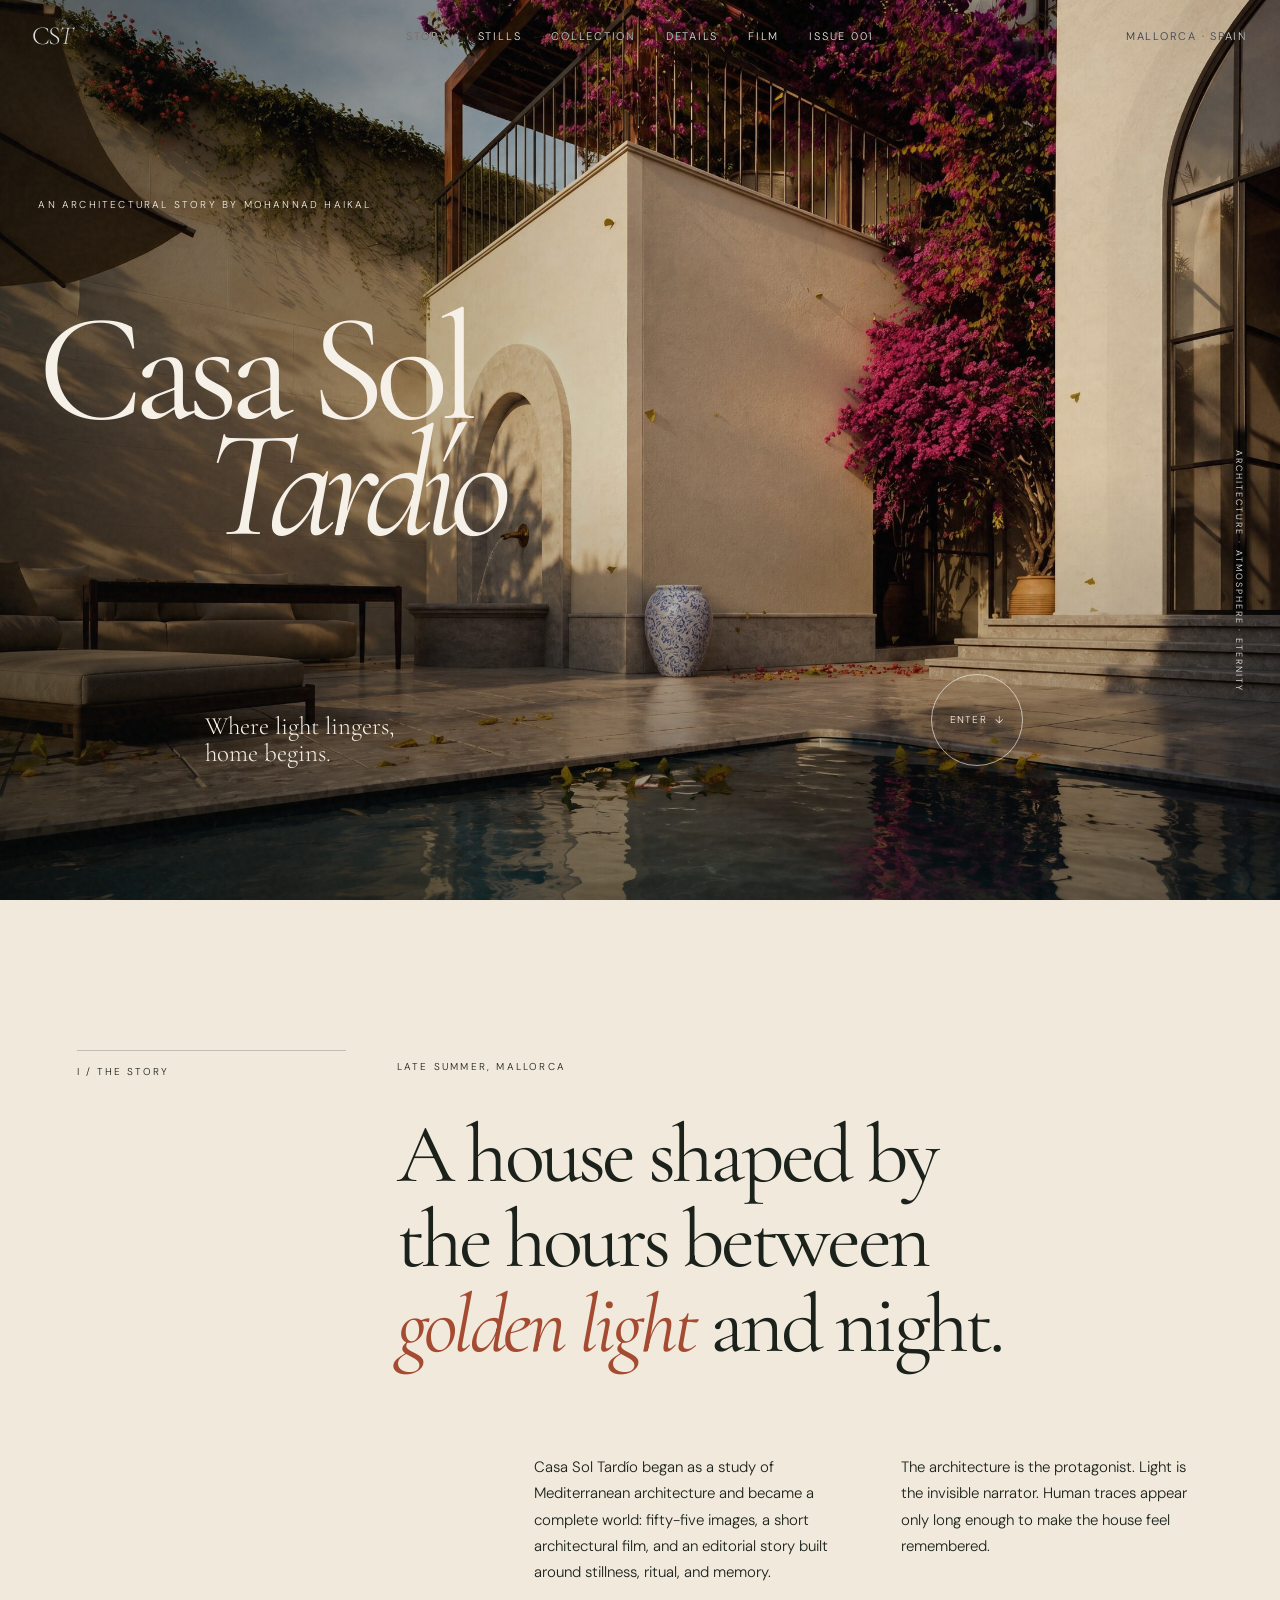
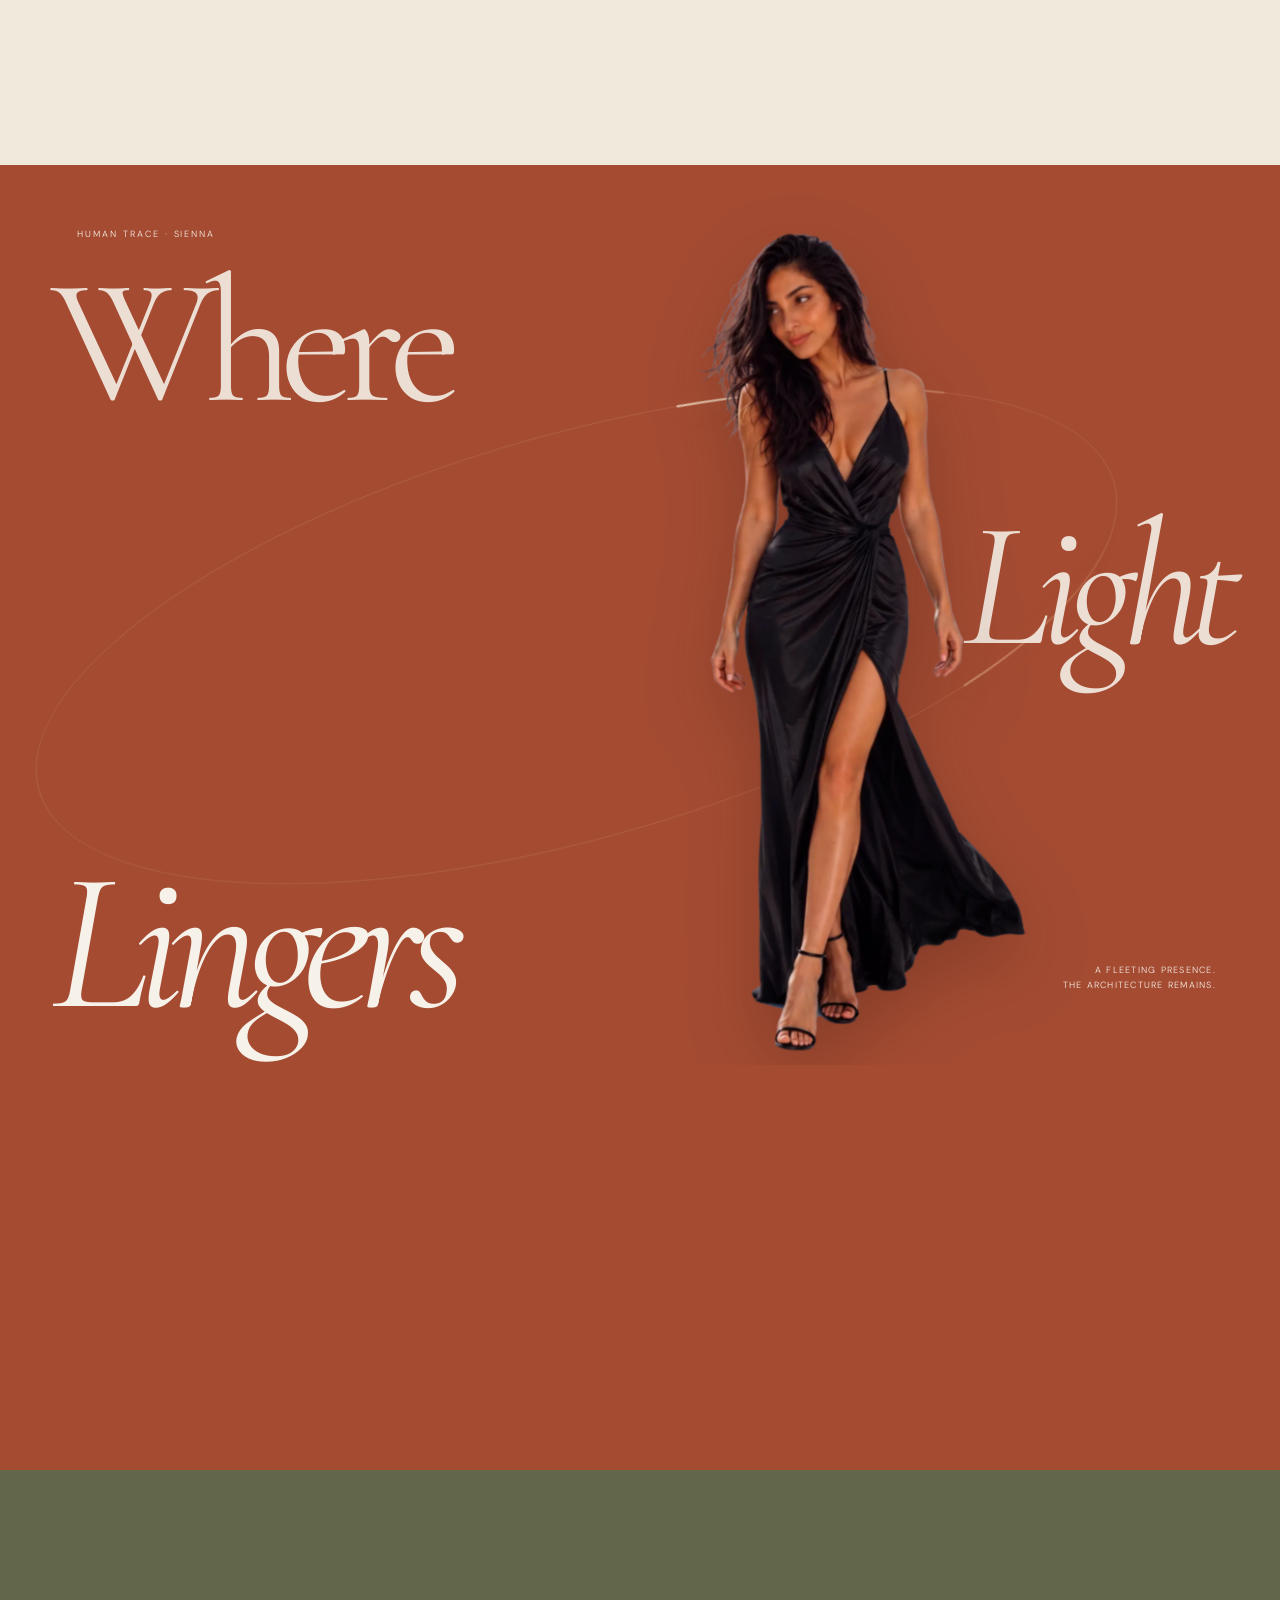
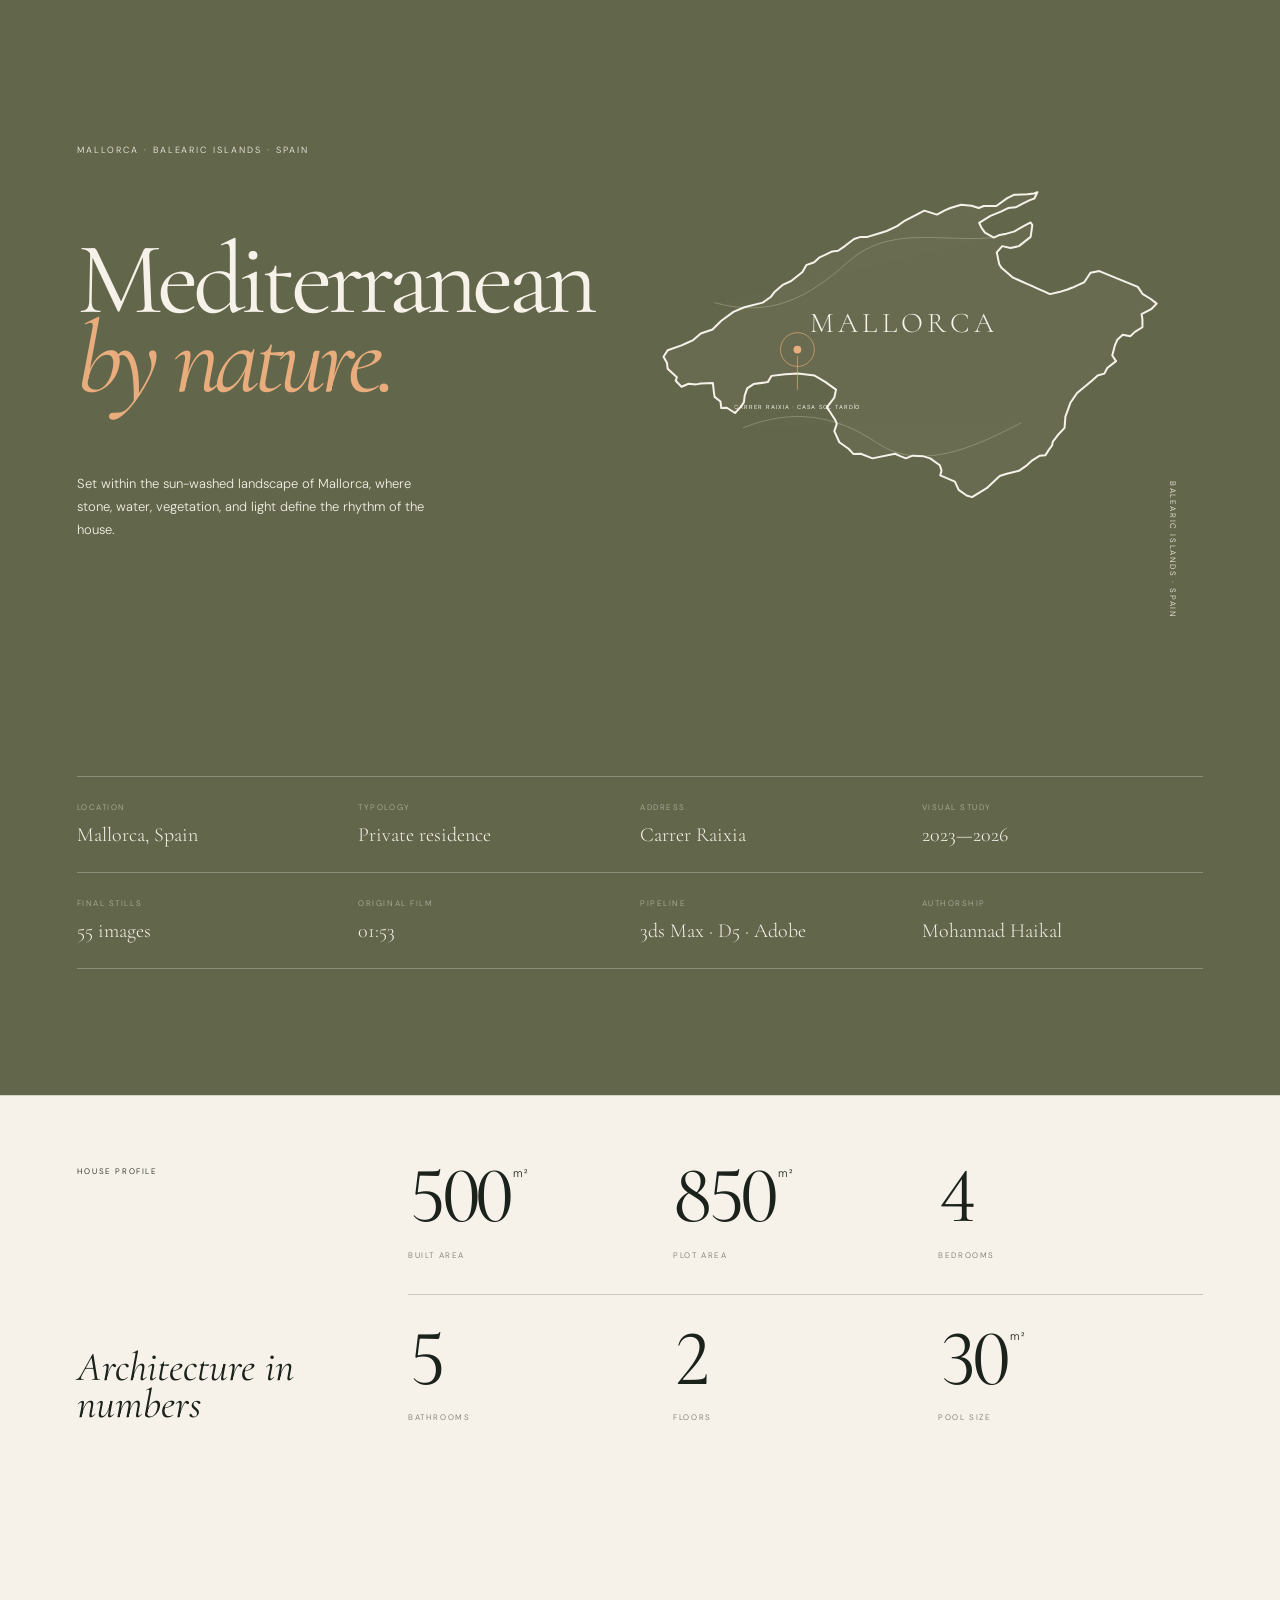
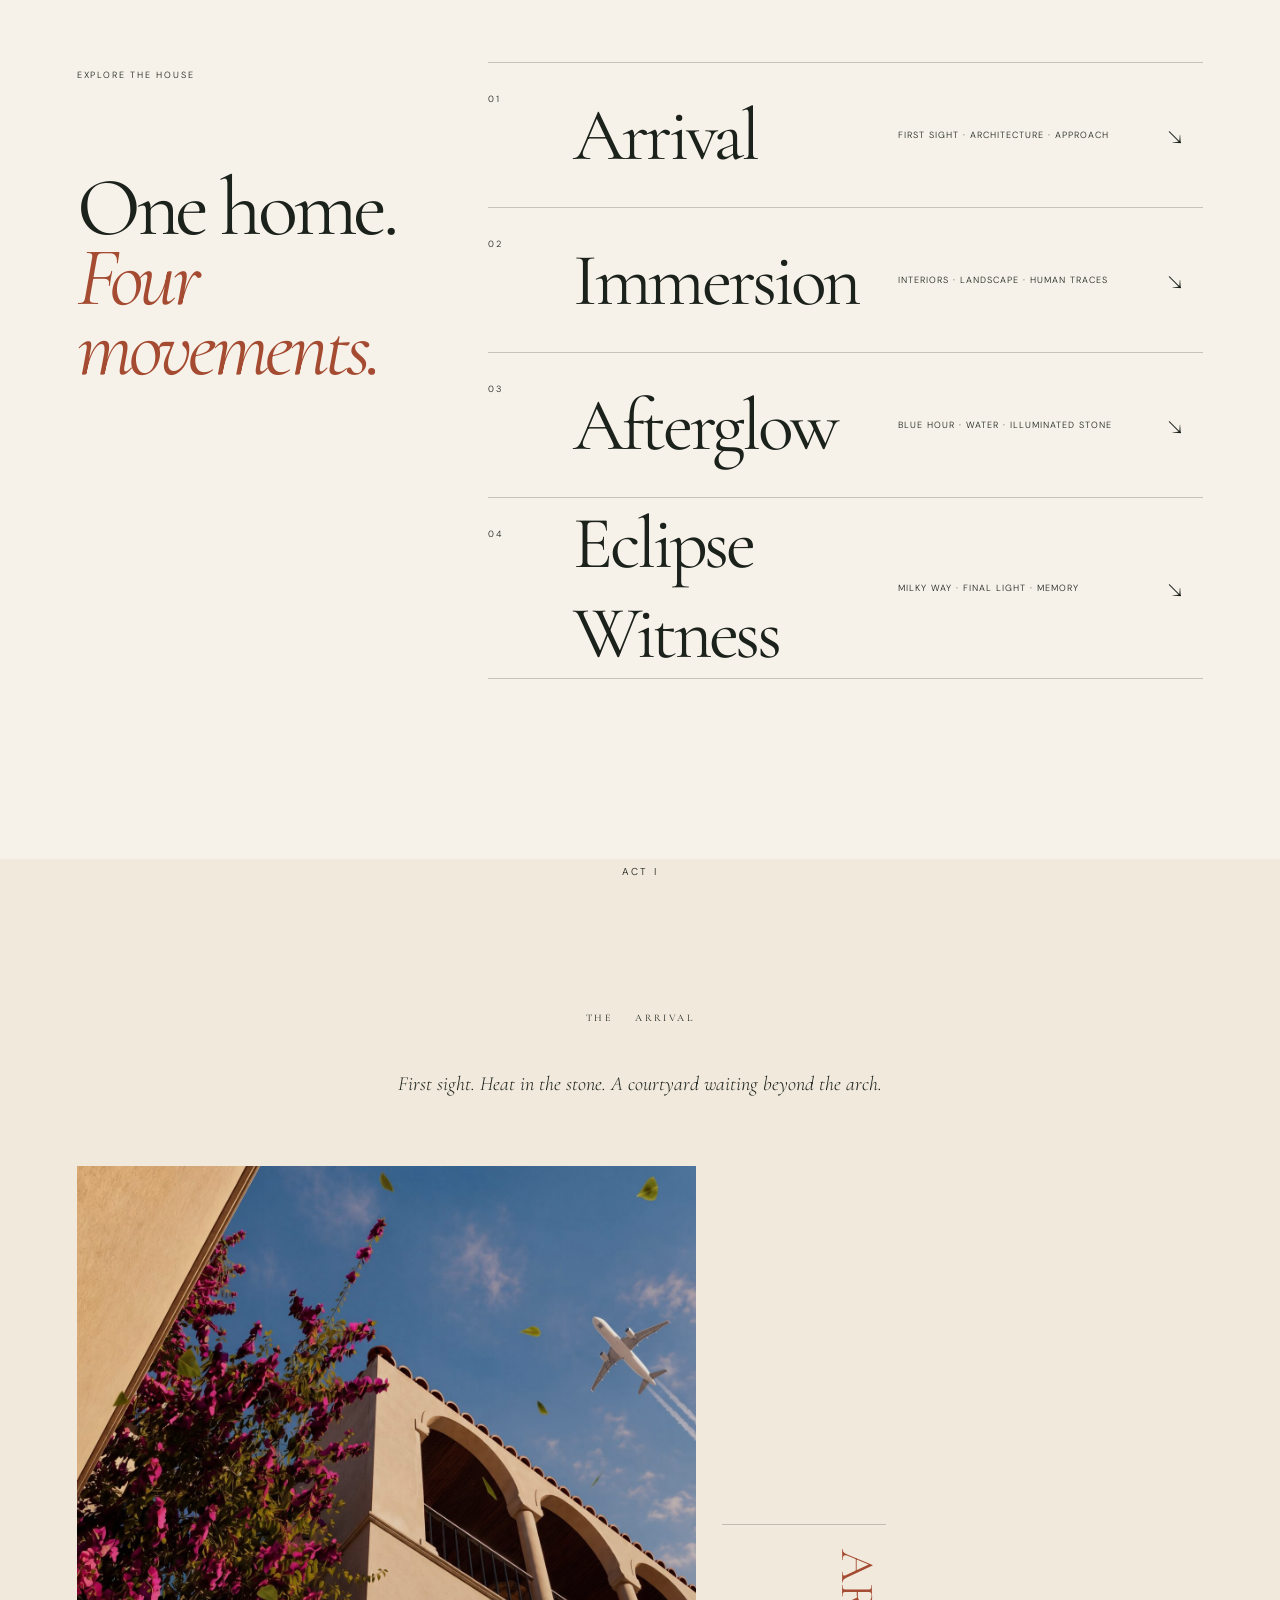
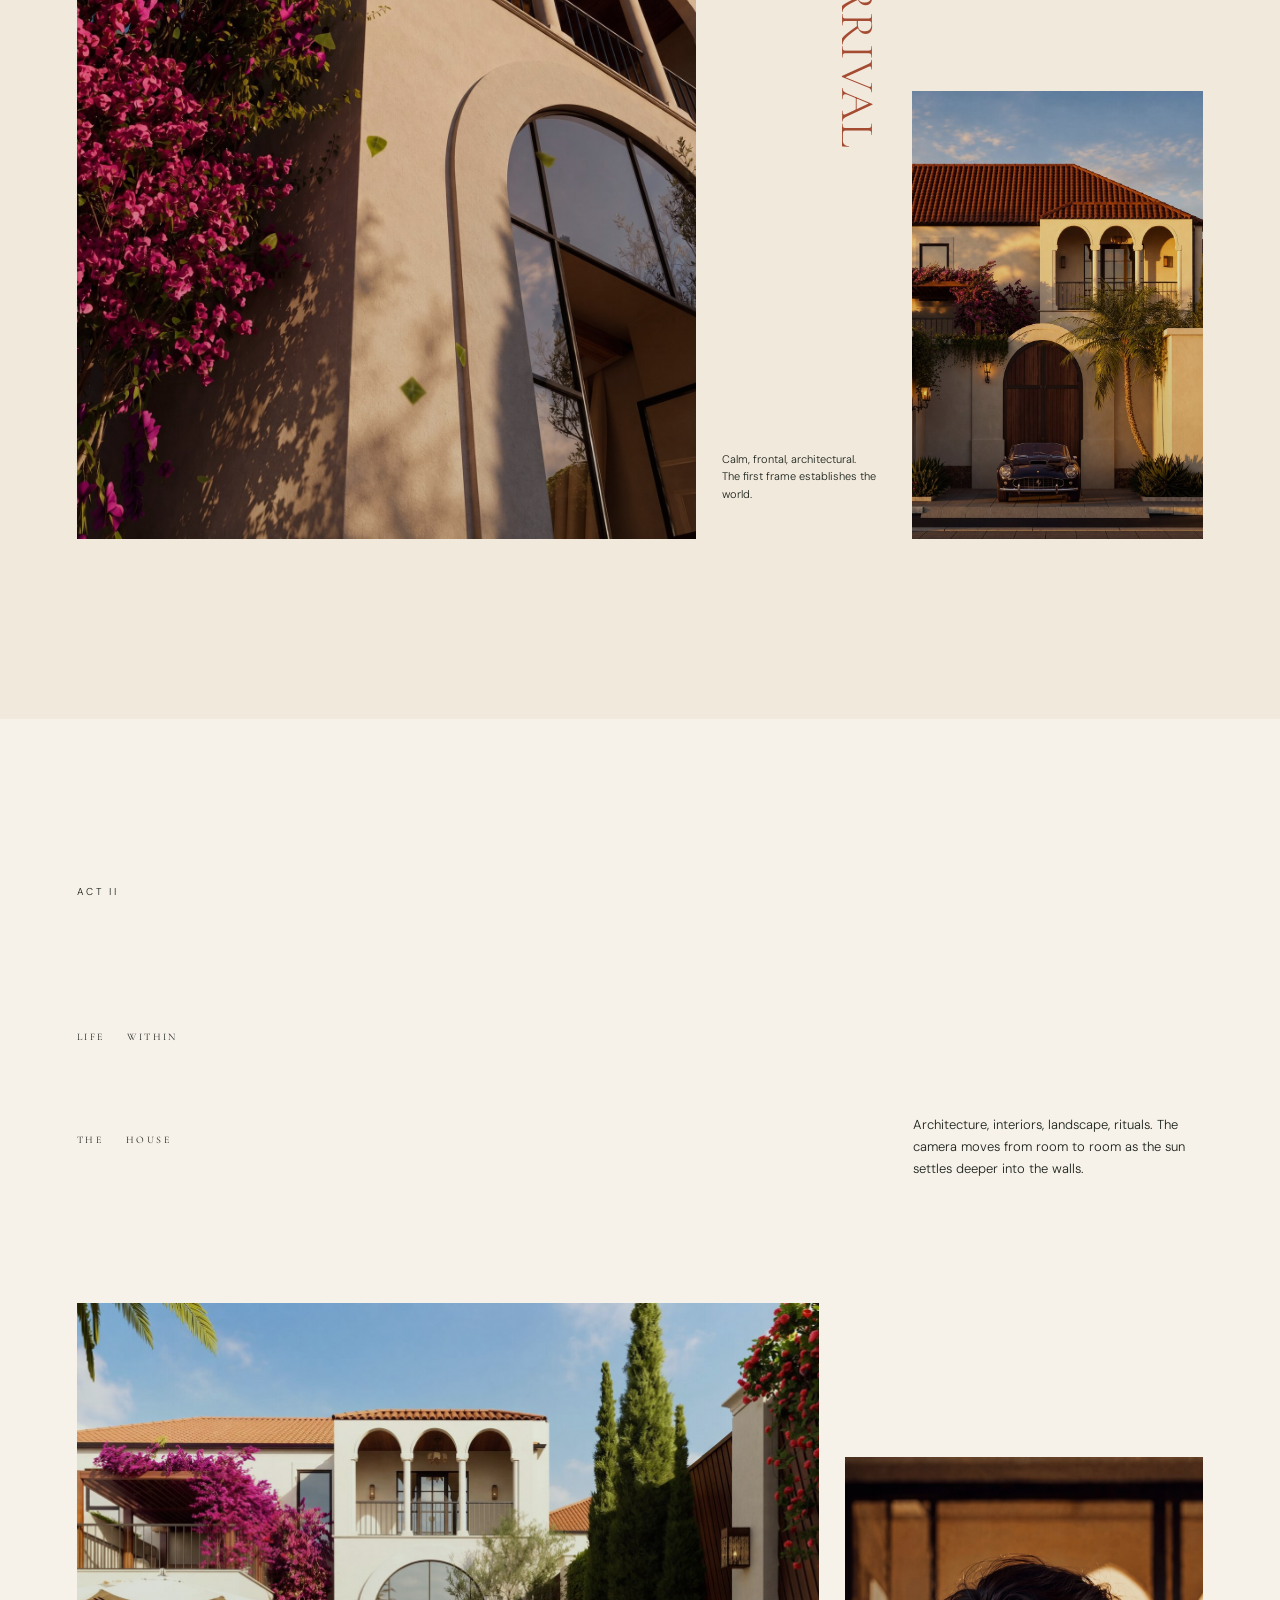
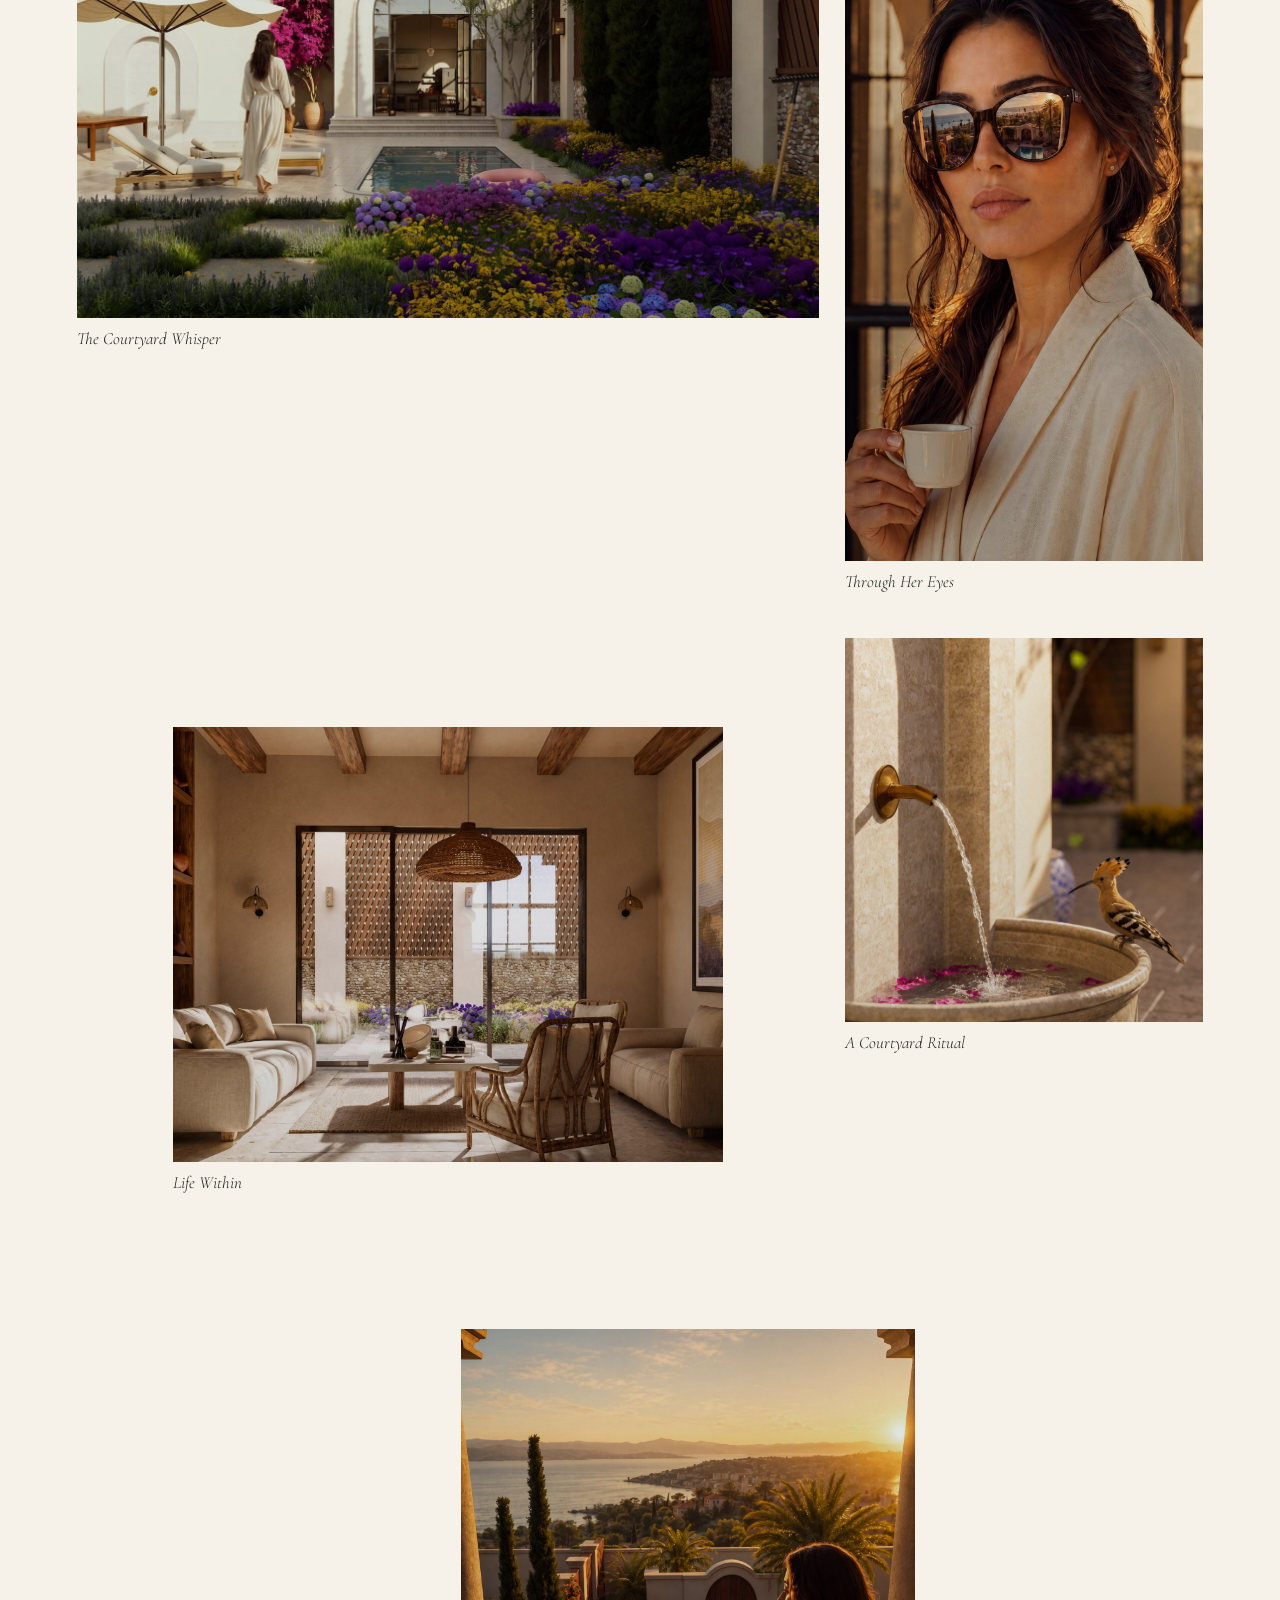
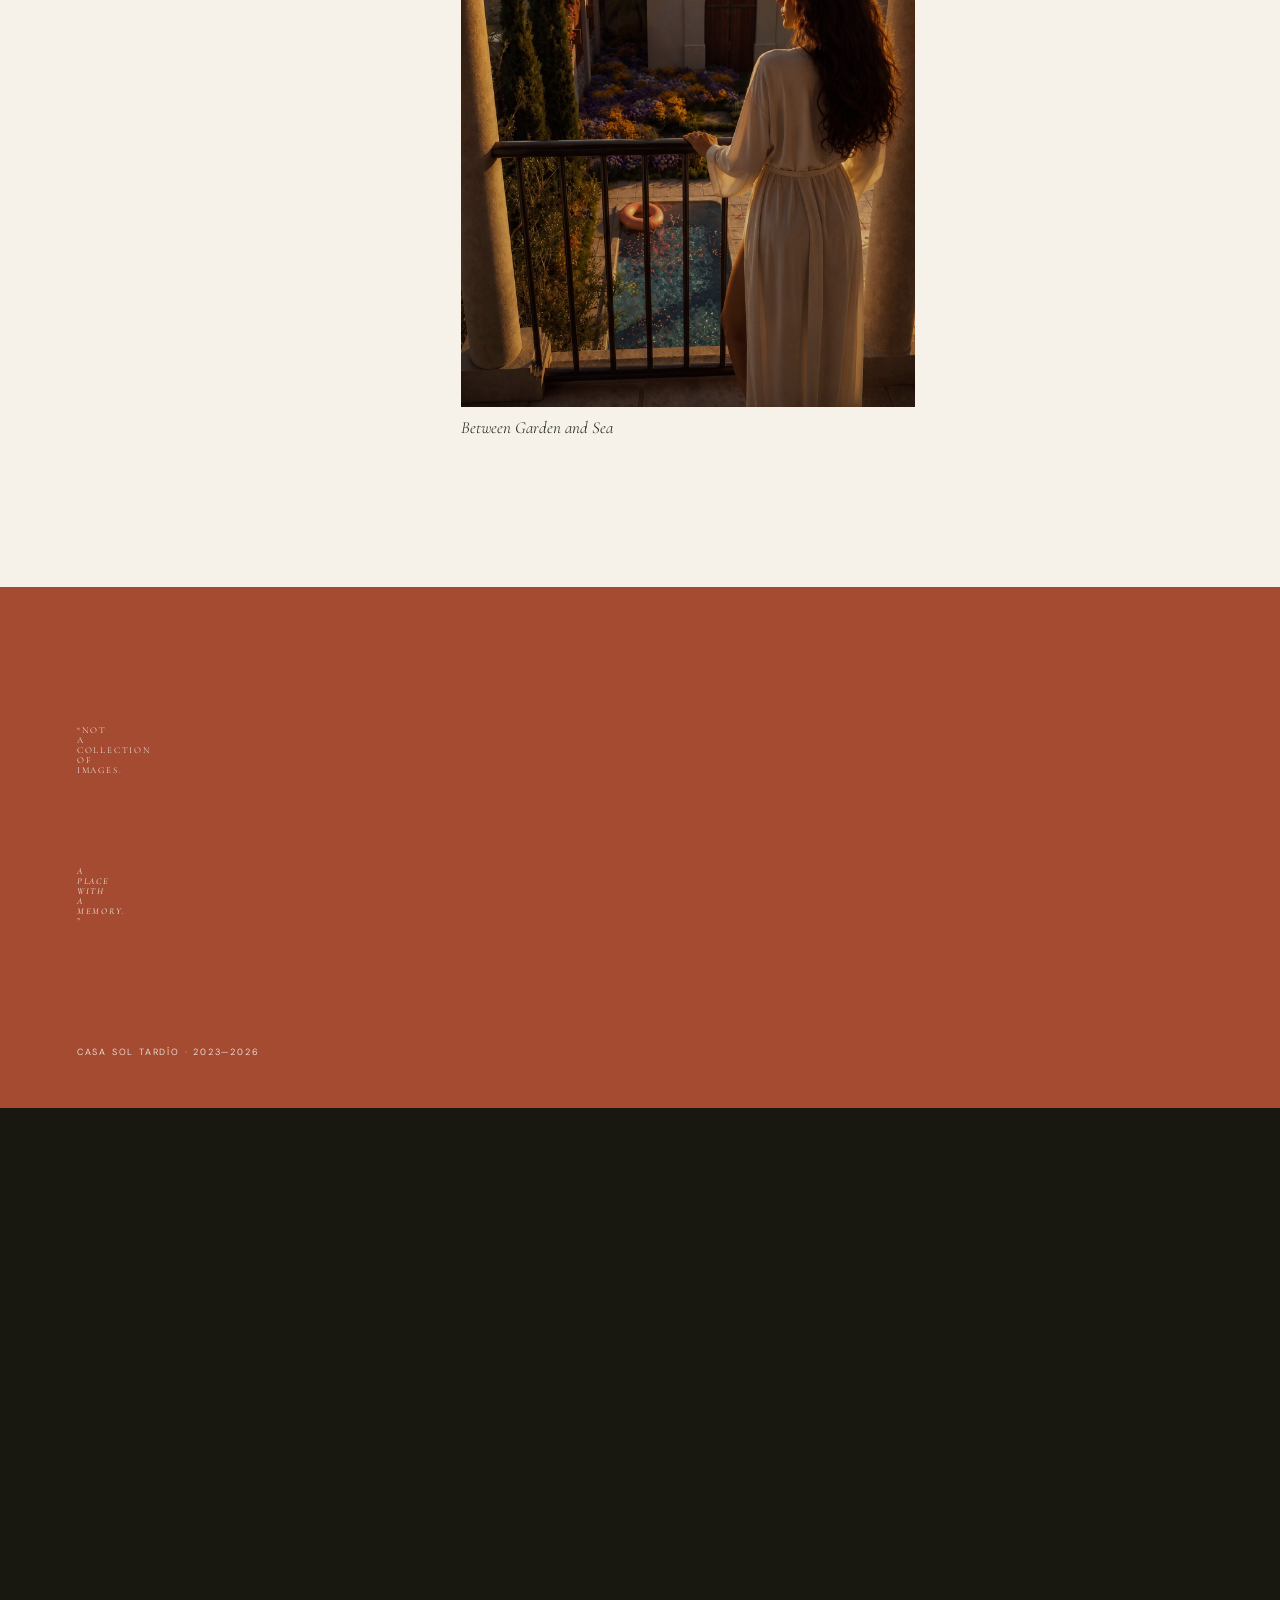
==== commit c55754ff: "Replace film with final Casa Sol Tardío edit" ====
--- a/index.html
+++ b/index.html
@@ -38,8 +38,8 @@
   <meta property="og:image:width" content="2200" />
   <meta property="og:image:height" content="1650" />
   <meta property="og:image:alt" content="Casa Sol Tardío courtyard in warm Mediterranean light in Mallorca" />
-  <meta property="og:video" content="https://mohannadds226.github.io/casa-sol-tardio/assets/video/casa-sol-tardio-film-1080x1920.mp4" />
-  <meta property="og:video:secure_url" content="https://mohannadds226.github.io/casa-sol-tardio/assets/video/casa-sol-tardio-film-1080x1920.mp4" />
+  <meta property="og:video" content="https://res.cloudinary.com/vysyrabp/video/upload/v1788282625/casa-sol-tardio-final-film.mp4" />
+  <meta property="og:video:secure_url" content="https://res.cloudinary.com/vysyrabp/video/upload/v1788282625/casa-sol-tardio-final-film.mp4" />
   <meta property="og:video:type" content="video/mp4" />
   <meta property="og:video:width" content="1080" />
   <meta property="og:video:height" content="1920" />
@@ -80,7 +80,7 @@
           "caption": "Casa Sol Tardío courtyard in warm Mediterranean light"
         },
         "datePublished": "2026-08-29",
-        "dateModified": "2026-08-30",
+        "dateModified": "2026-09-01",
         "inLanguage": "en"
       },
       {
@@ -116,7 +116,7 @@
         "copyrightHolder": { "@id": "https://mohannadds226.github.io/casa-sol-tardio/#mohannad-haikal" },
         "copyrightYear": 2026,
         "dateCreated": "2023",
-        "dateModified": "2026-08-29",
+        "dateModified": "2026-09-01",
         "contentLocation": {
           "@type": "Place",
           "name": "Mallorca, Balearic Islands, Spain",
@@ -153,9 +153,9 @@
         "name": "Casa Sol Tardío — Original Architectural Film",
         "description": "A portrait-format architectural film by Mohannad Haikal moving through the light, architecture, interiors and rituals of Casa Sol Tardío in Mallorca.",
         "thumbnailUrl": "https://mohannadds226.github.io/casa-sol-tardio/assets/video/casa-sol-tardio-film-poster.jpg",
-        "uploadDate": "2026-08-30",
-        "duration": "PT1M32S",
-        "contentUrl": "https://mohannadds226.github.io/casa-sol-tardio/assets/video/casa-sol-tardio-film-1080x1920.mp4",
+        "uploadDate": "2026-09-01",
+        "duration": "PT1M53S",
+        "contentUrl": "https://res.cloudinary.com/vysyrabp/video/upload/v1788282625/casa-sol-tardio-final-film.mp4",
         "embedUrl": "https://mohannadds226.github.io/casa-sol-tardio/#film",
         "width": 1080,
         "height": 1920,
@@ -187,7 +187,7 @@
   <link rel="preconnect" href="https://fonts.googleapis.com">
   <link rel="preconnect" href="https://fonts.gstatic.com" crossorigin>
   <link href="https://fonts.googleapis.com/css2?family=Cormorant+Garamond:ital,wght@0,400;0,500;1,400&family=DM+Sans:wght@300;400;500&display=swap" rel="stylesheet">
-  <link rel="stylesheet" href="styles.css?v=20260830-film-ambilight-soft-2" />
+  <link rel="stylesheet" href="styles.css?v=20260831-film-ambilight-canvas" />
 </head>
 <body>
   <a class="skip-link" href="#story">Skip to the story</a>
@@ -310,7 +310,7 @@
         <div><dt>Address</dt><dd>Carrer Raixia</dd></div>
         <div><dt>Visual study</dt><dd>2023—2026</dd></div>
         <div><dt>Final stills</dt><dd>55 images</dd></div>
-        <div><dt>Original film</dt><dd>01:32</dd></div>
+        <div><dt>Original film</dt><dd>01:53</dd></div>
         <div><dt>Pipeline</dt><dd>3ds Max · D5 · Adobe</dd></div>
         <div><dt>Authorship</dt><dd>Mohannad Haikal</dd></div>
       </dl>
@@ -375,20 +375,22 @@
 
     <section class="film-section" id="film">
       <div class="film-meta reveal">
-        <span>Original Architectural Film · 01:32</span>
+        <span>Original Architectural Film · 01:53</span>
         <h2>Where Light<br><em>Lingers</em></h2>
         <p>Arrival → Immersion → Afterglow</p>
       </div>
       <div class="film-player-shell reveal">
-        <canvas class="film-ambilight" width="54" height="96" aria-hidden="true"></canvas>
+        <div class="film-ambilight-field" aria-hidden="true">
+          <canvas class="film-ambilight" width="240" height="340"></canvas>
+        </div>
         <div class="film-player">
           <video id="casa-film" controls preload="metadata" playsinline poster="assets/video/casa-sol-tardio-film-poster.jpg" aria-label="Casa Sol Tardío original architectural film">
-            <source src="assets/video/casa-sol-tardio-film-1080x1920.mp4" type="video/mp4">
+            <source src="https://res.cloudinary.com/vysyrabp/video/upload/v1788282625/casa-sol-tardio-final-film.mp4" type="video/mp4">
             Your browser does not support HTML video.
           </video>
           <button class="film-play-button" type="button" aria-label="Play Casa Sol Tardío film" aria-controls="casa-film">
             <span class="play" aria-hidden="true">▶</span>
-            <span class="film-note">Play the film · 01:32</span>
+            <span class="film-note">Play the film · 01:53</span>
           </button>
         </div>
       </div>
@@ -608,6 +610,6 @@
   </div>
   <div class="media-cursor" aria-hidden="true"><span>View</span></div>
   <script src="assets/page-flip.browser.js?v=2.0.7-casa-transparent"></script>
-  <script src="app.js?v=20260830-film-ambilight"></script>
+  <script src="app.js?v=20260831-film-ambilight-canvas"></script>
 </body>
 </html>
--- a/styles.css
+++ b/styles.css
@@ -170,7 +170,7 @@
 .film-player-shell{position:relative;justify-self:center;display:grid;place-items:center;width:min(100%,610px);isolation:isolate}
 .film-player{position:relative;width:min(calc(100% - 88px),506.25px,46.125svh);aspect-ratio:9/16;overflow:hidden;background:#090a08;box-shadow:0 36px 90px rgba(0,0,0,.42);isolation:isolate}
 .film-player video{display:block;width:100%;height:100%;object-fit:contain;background:#090a08}
-.film-ambilight{position:absolute;z-index:-1;width:min(calc(100% - 88px),506.25px,46.125svh);aspect-ratio:9/16;pointer-events:none;opacity:.1;transform:scale(1.34);filter:blur(92px) saturate(1.52) brightness(1.08);-webkit-mask-image:radial-gradient(ellipse 56% 54% at center,#000 0 45%,rgba(0,0,0,.86) 62%,rgba(0,0,0,.28) 82%,transparent 100%);mask-image:radial-gradient(ellipse 56% 54% at center,#000 0 45%,rgba(0,0,0,.86) 62%,rgba(0,0,0,.28) 82%,transparent 100%);transition:opacity .65s ease;will-change:filter,opacity}.film-player-shell.is-reacting .film-ambilight{opacity:.7}
+.film-ambilight-field{position:absolute;z-index:-1;left:50%;top:50%;width:min(125vw,1200px);aspect-ratio:24/34;pointer-events:none;opacity:.05;transform:translate(-50%,-50%);mix-blend-mode:screen;transition:opacity .8s ease;will-change:opacity}.film-ambilight{display:block;width:100%;height:100%}.film-player-shell.is-reacting .film-ambilight-field{opacity:.76}
 .film-play-button{position:absolute;inset:0;border:0;padding:0;background:linear-gradient(180deg,rgba(5,6,4,.06),rgba(5,6,4,.36));color:#fff;cursor:pointer;transition:opacity .35s ease,visibility .35s ease}
 .film-play-button.is-hidden{opacity:0;visibility:hidden;pointer-events:none}
 .film-play-button .play{width:104px;height:104px;transition:transform .35s ease,background .35s ease,color .35s ease}
@@ -178,9 +178,9 @@
 .film-play-button:focus-visible{outline:2px solid #fff;outline-offset:-6px}
 .film-play-button .film-note{right:22px;top:20px}
 
-@media(max-width:800px){.film-player-shell{width:min(100%,520px)}.film-player,.film-ambilight{width:min(calc(100% - 70px),440px)}.film-player{max-height:none}.film-ambilight{filter:blur(62px) saturate(1.48) brightness(1.06);transform:scale(1.3)}.film-play-button .play{width:86px;height:86px}}
-@media(max-width:480px){.film-player,.film-ambilight{width:calc(100% - 46px)}.film-ambilight{filter:blur(44px) saturate(1.45) brightness(1.05);transform:scale(1.26)}.film-player-shell.is-reacting .film-ambilight{opacity:.62}.film-play-button .play{width:76px;height:76px}.film-play-button .film-note{right:14px;top:14px}}
-@media(prefers-reduced-motion:reduce){.film-ambilight{transition:none}}
+@media(max-width:800px){.film-player-shell{width:min(100%,520px)}.film-player{width:min(calc(100% - 70px),440px);max-height:none}.film-ambilight-field{width:min(180vw,1000px)}.film-player-shell.is-reacting .film-ambilight-field{opacity:.7}.film-play-button .play{width:86px;height:86px}}
+@media(max-width:480px){.film-player{width:calc(100% - 46px)}.film-ambilight-field{width:220vw}.film-player-shell.is-reacting .film-ambilight-field{opacity:.66}.film-play-button .play{width:76px;height:76px}.film-play-button .film-note{right:14px;top:14px}}
+@media(prefers-reduced-motion:reduce){.film-ambilight-field{transition:none}}
 
 /* Behind-the-scenes film teaser */
 .bts-teaser{position:relative;display:grid;grid-template-columns:minmax(0,1fr) minmax(300px,.72fr);gap:clamp(55px,9vw,170px);align-items:center;overflow:hidden;padding:150px 6vw 170px;background:#0b0c09;color:var(--paper);border-top:1px solid rgba(255,255,255,.12);isolation:isolate}
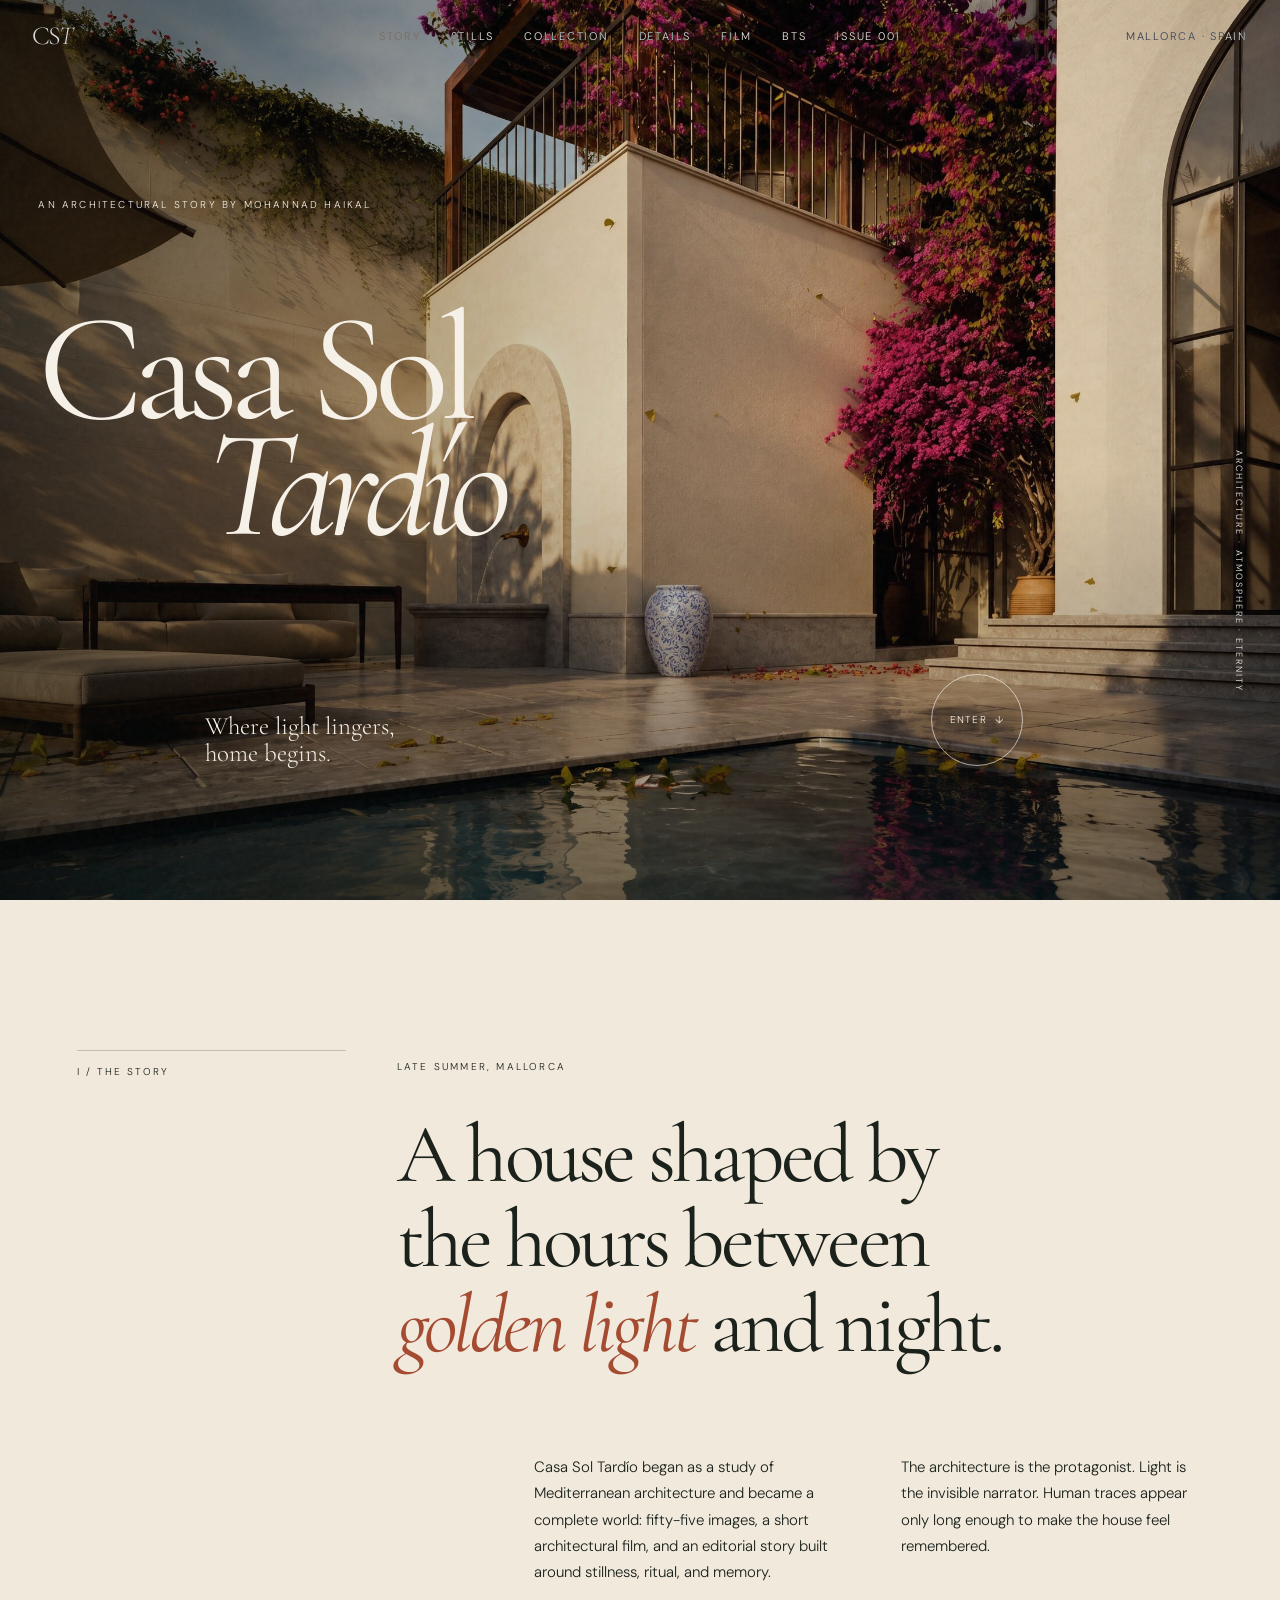
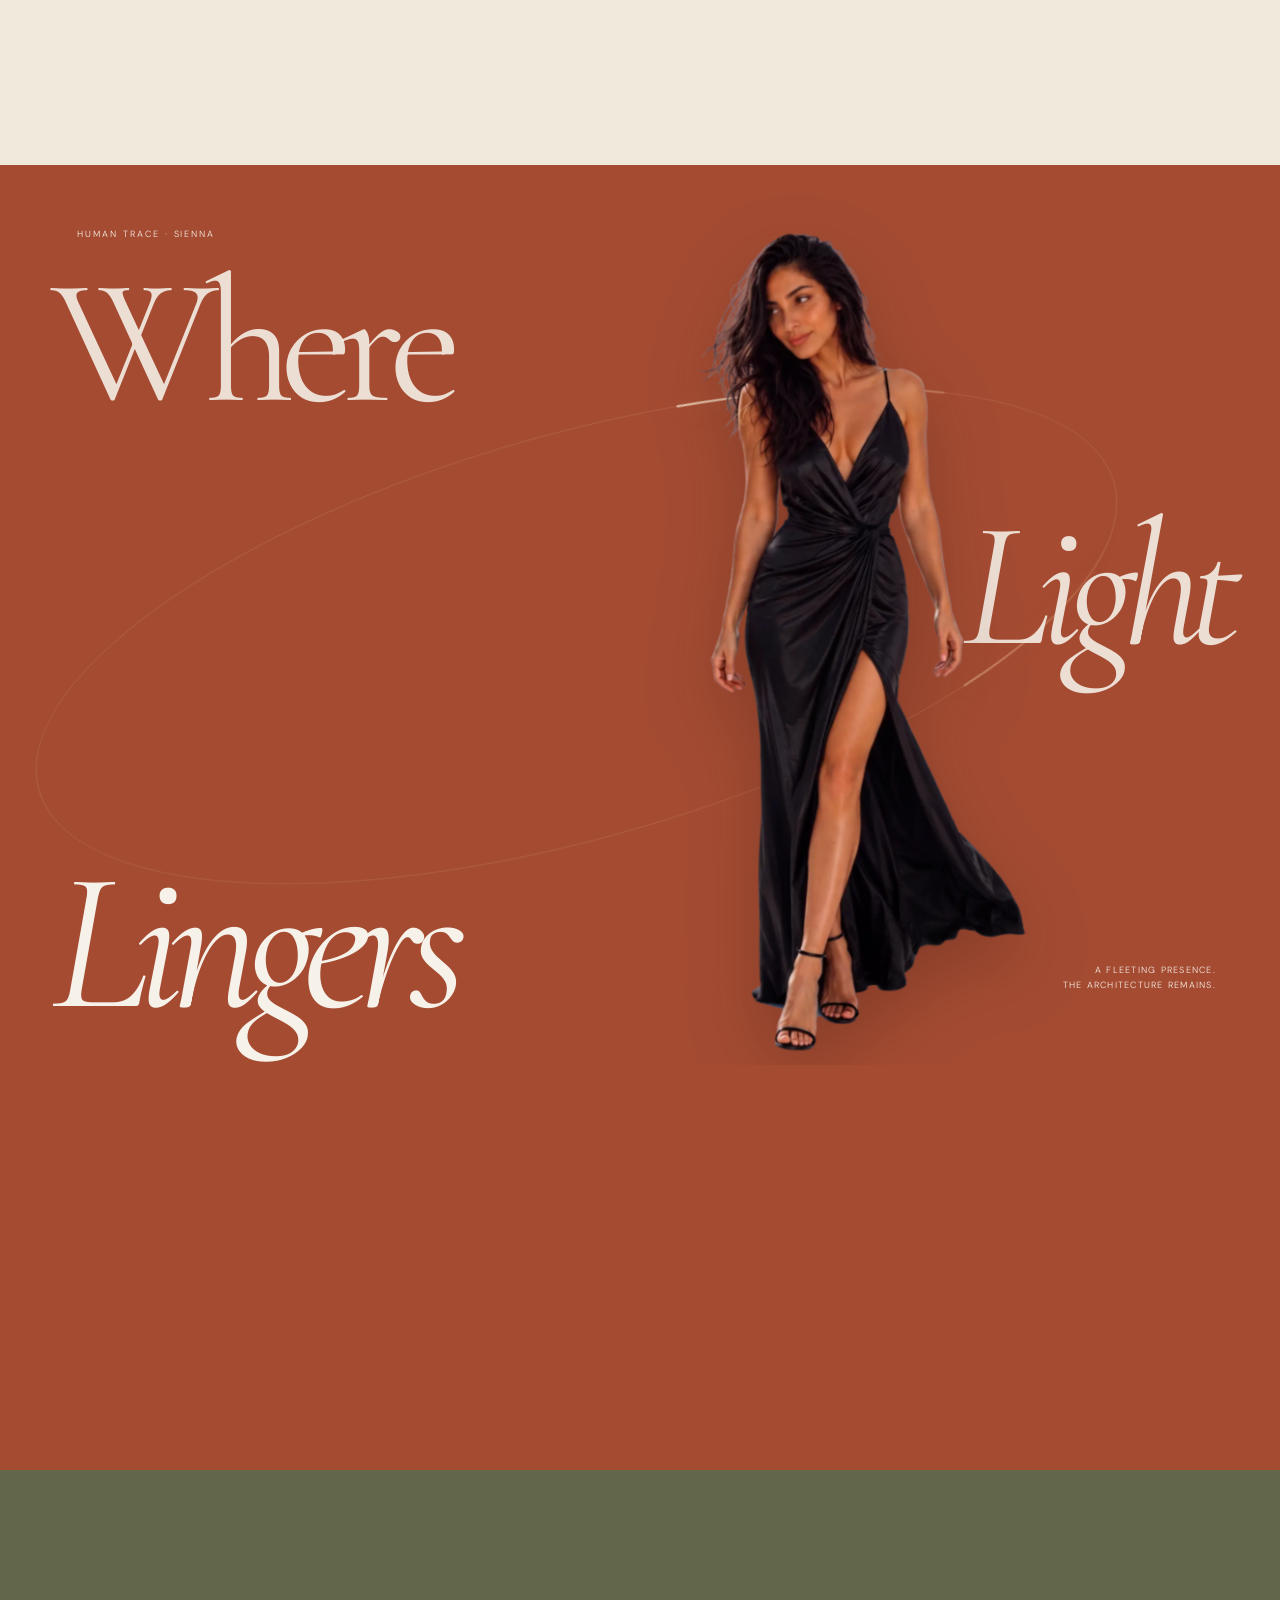
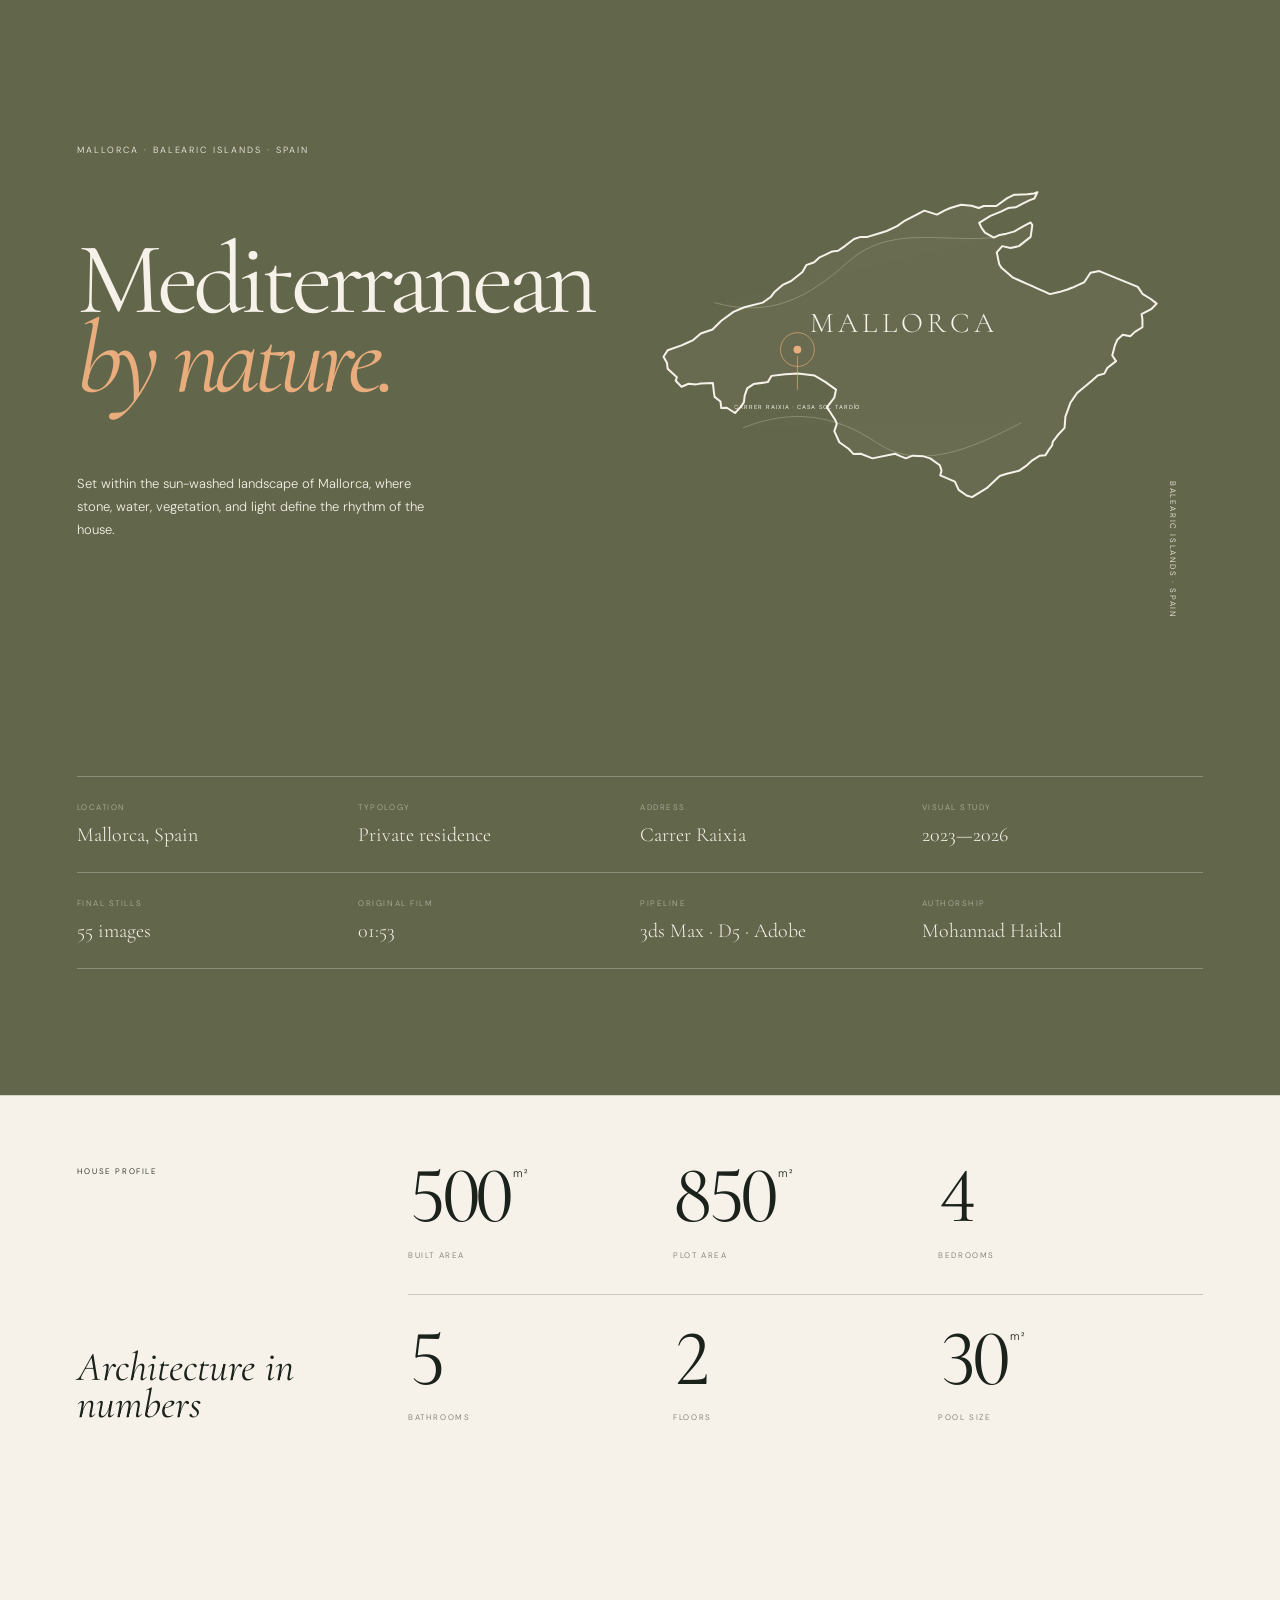
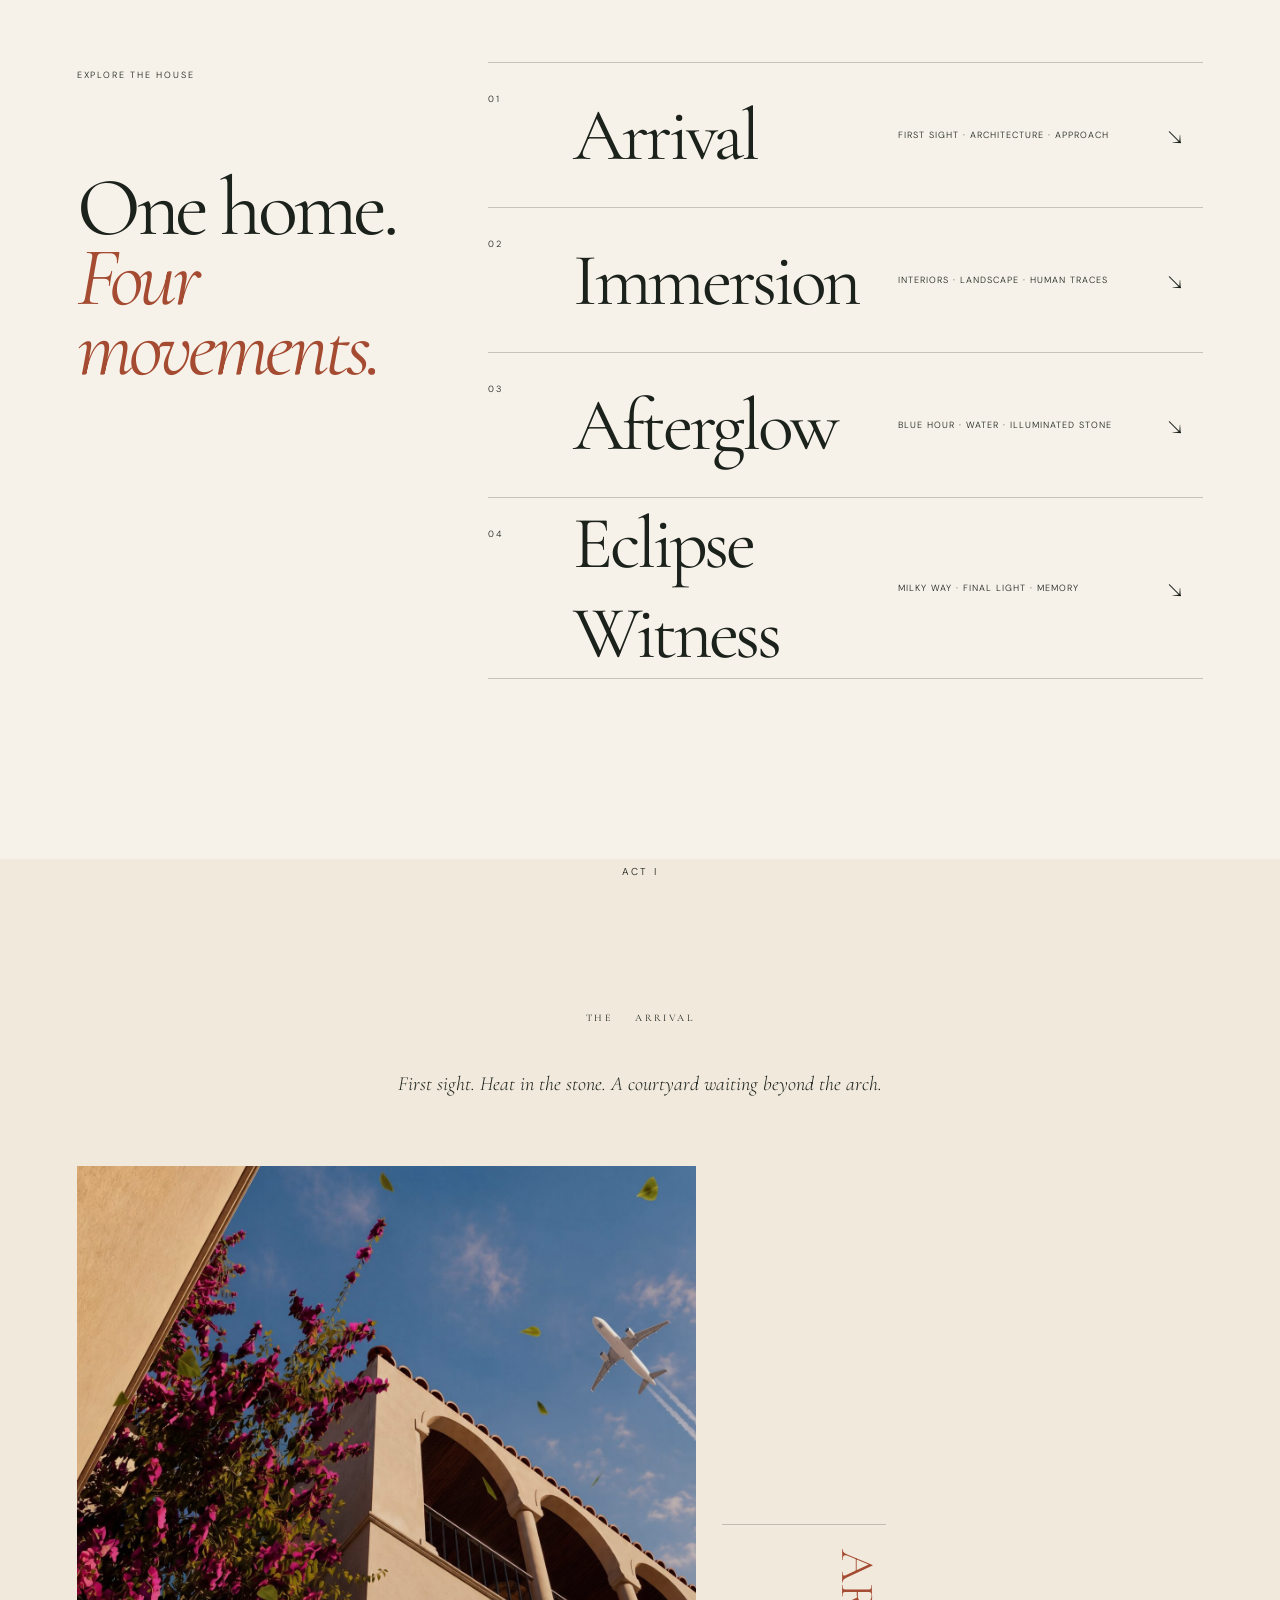
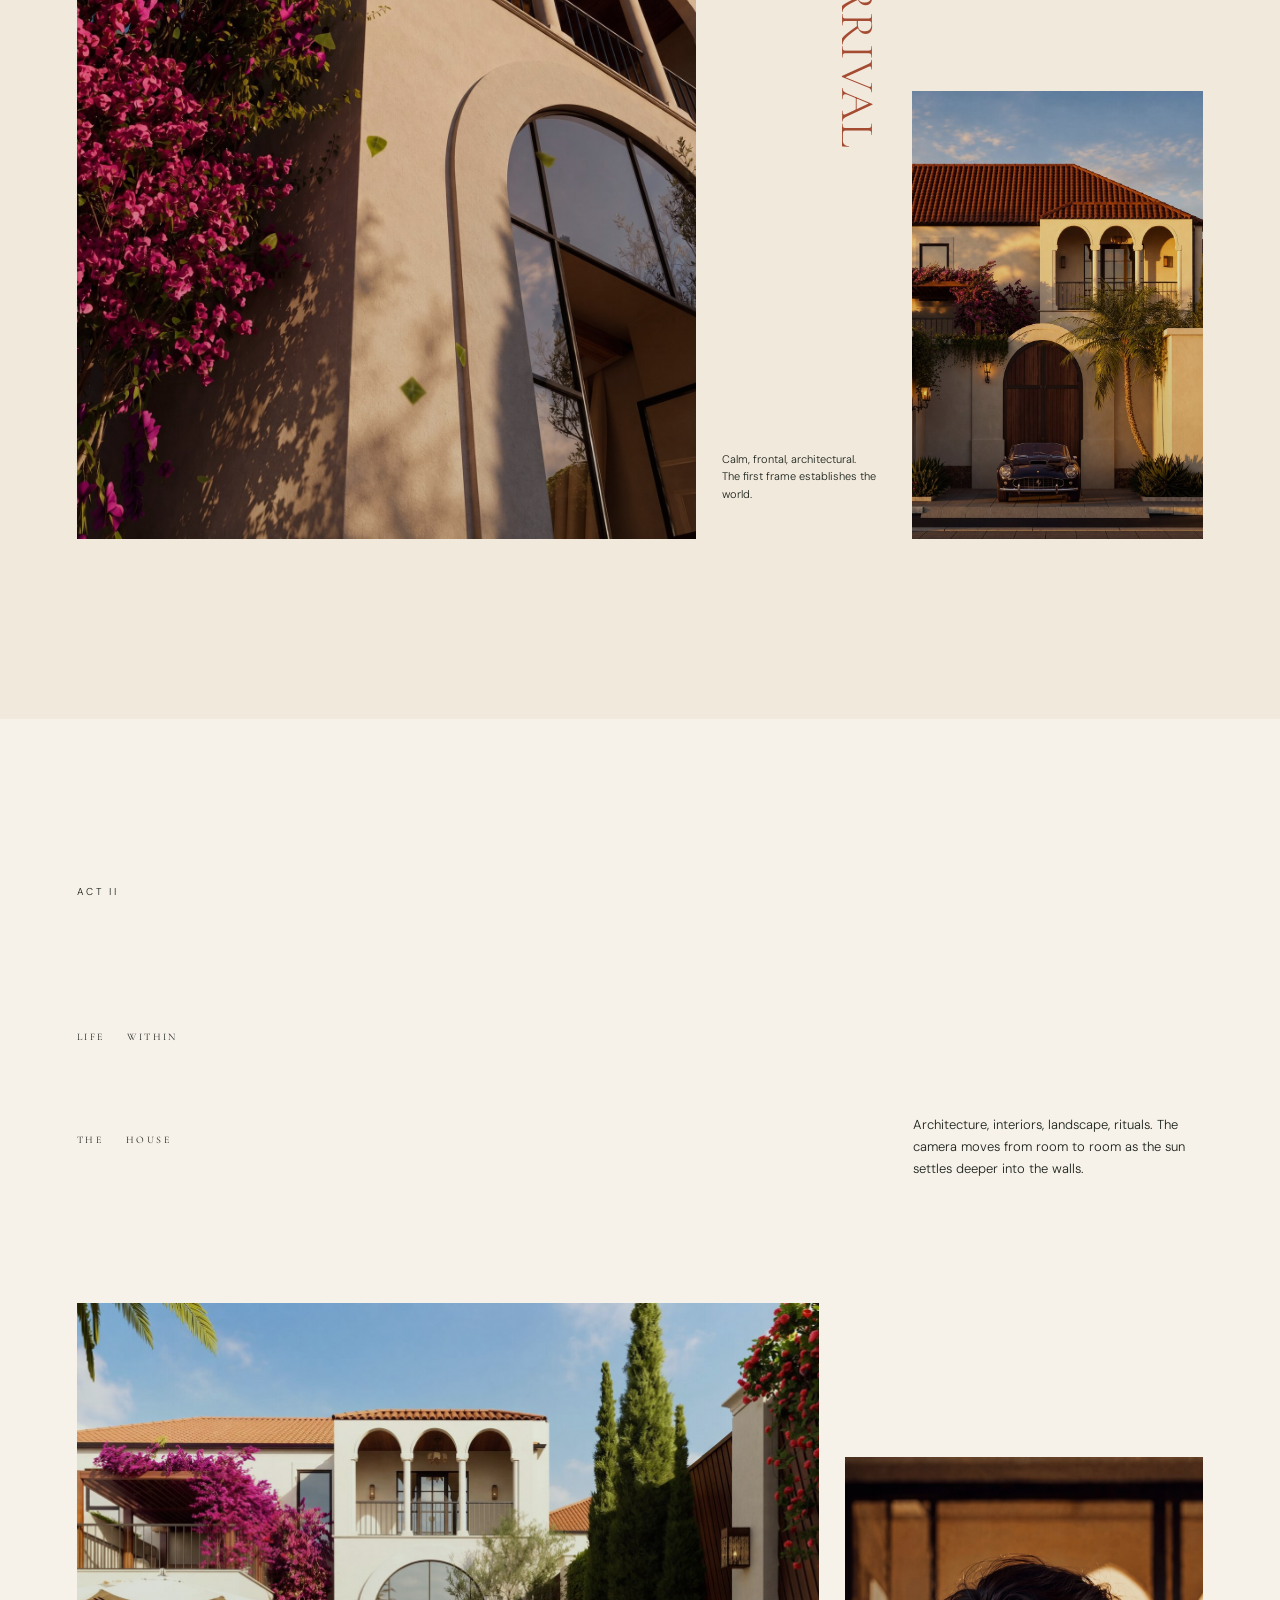
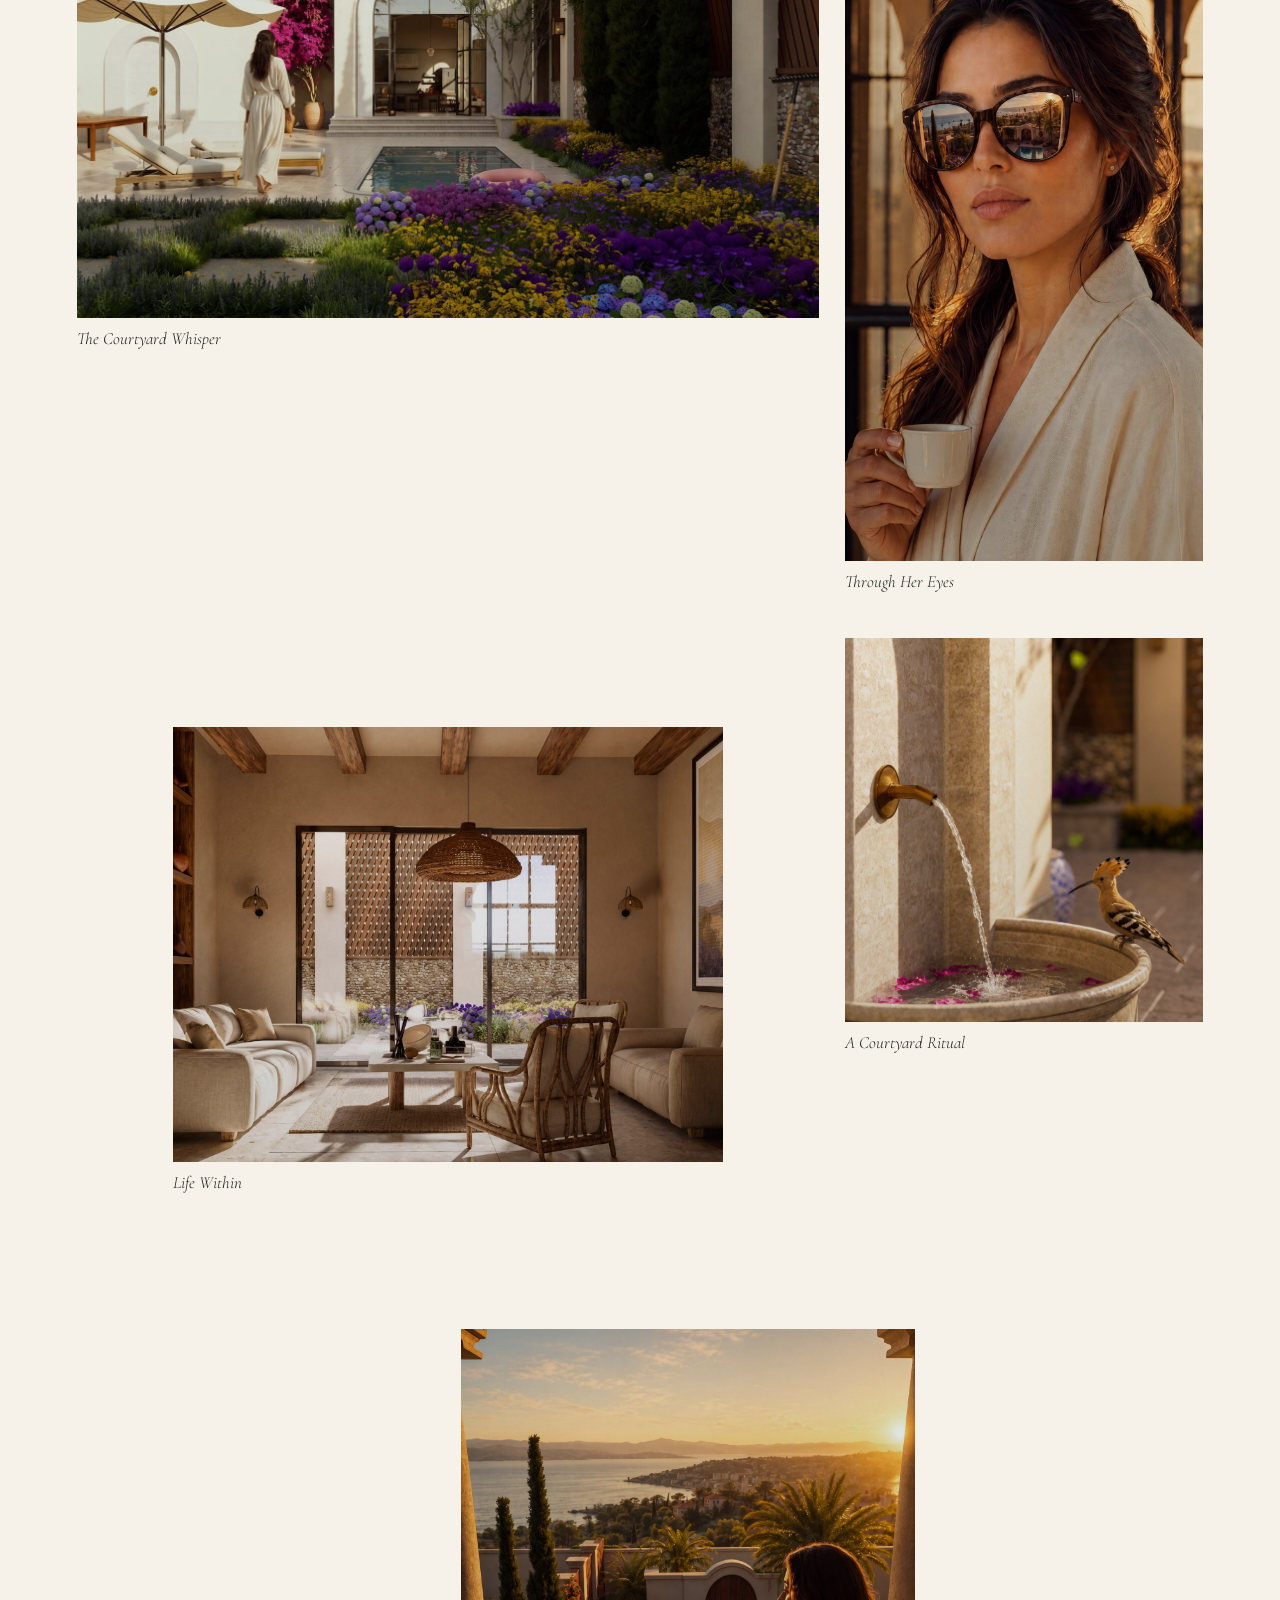
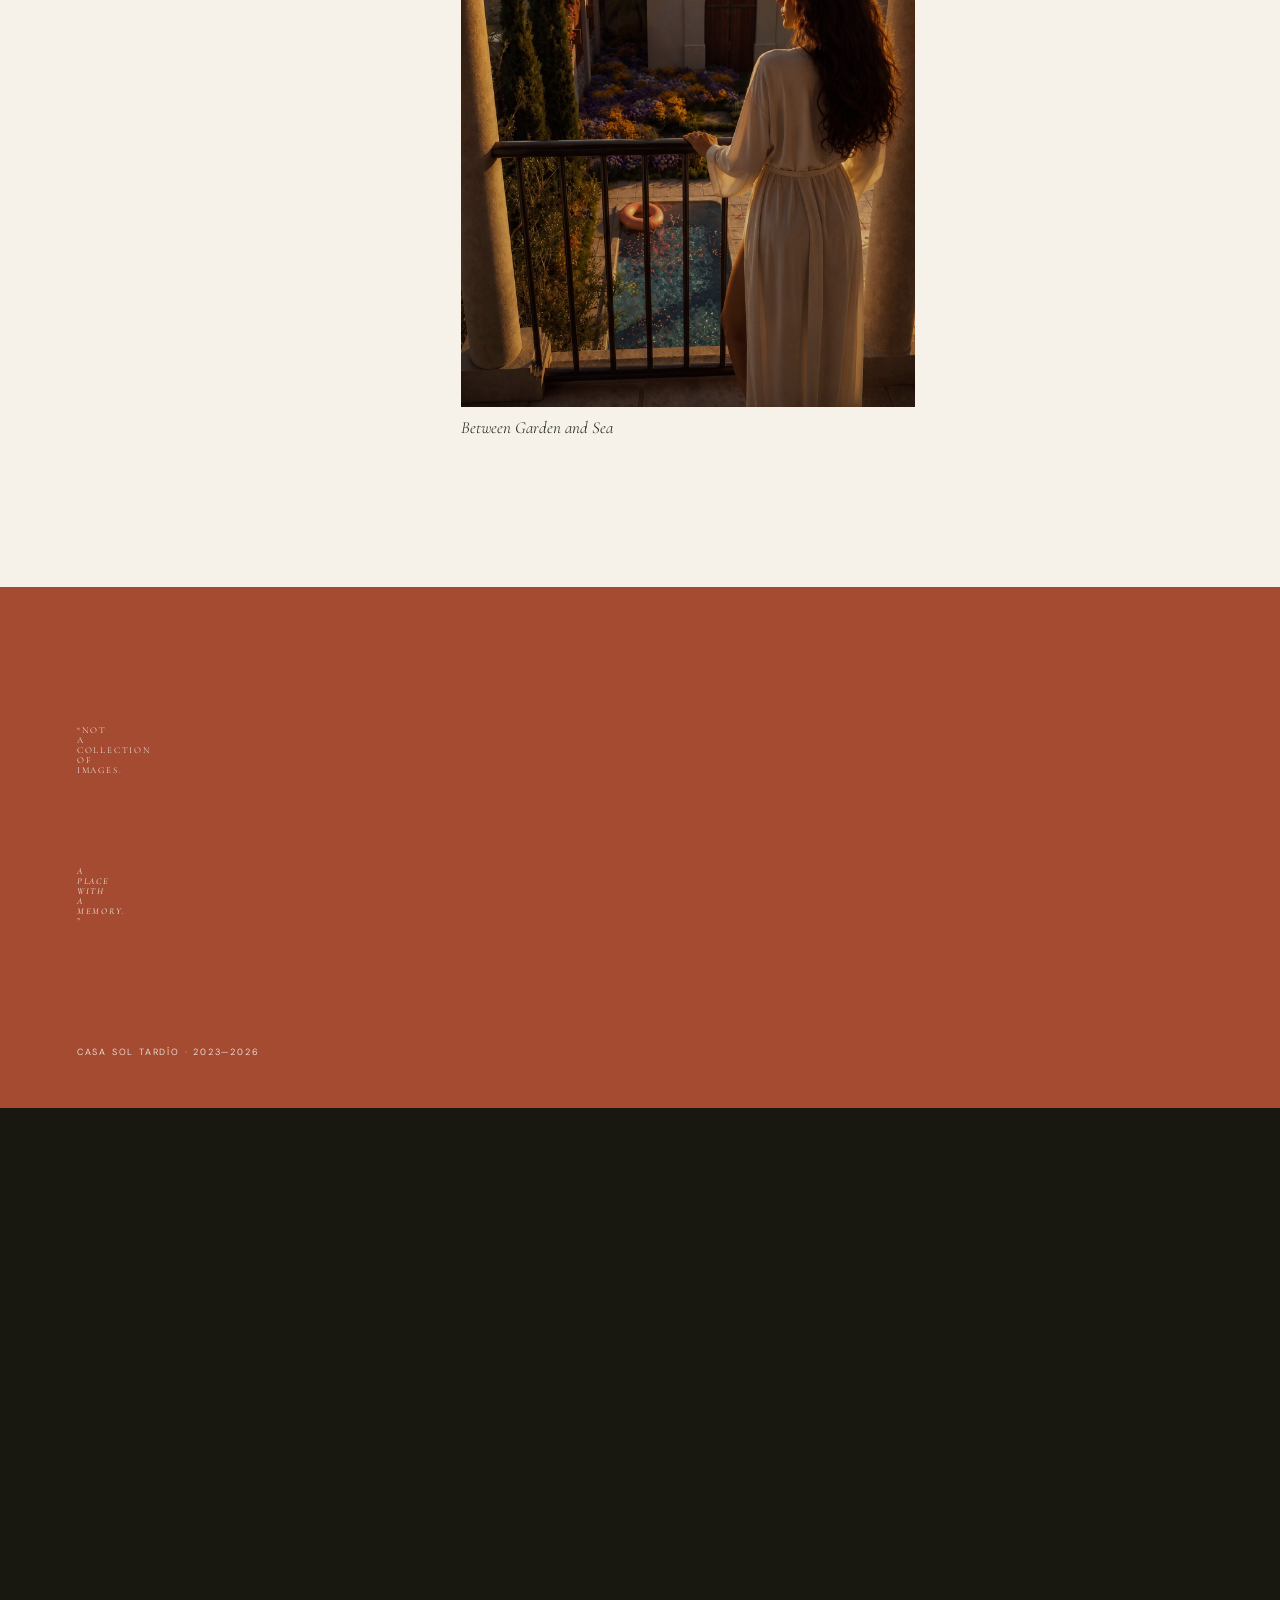
==== commit 449739d1: "Premiere the Casa Sol Tardío behind-the-scenes film" ====
--- a/index.html
+++ b/index.html
@@ -4,7 +4,7 @@
   <meta charset="UTF-8" />
   <meta name="viewport" content="width=device-width, initial-scale=1.0, viewport-fit=cover" />
   <title>Casa Sol Tardío | Mallorca Architectural Visualization</title>
-  <meta name="description" content="Explore Casa Sol Tardío, Mohannad Haikal’s cinematic architectural visualization of a Mediterranean home in Mallorca, featuring an original film, 55 images and an interactive editorial." />
+  <meta name="description" content="Explore Casa Sol Tardío, Mohannad Haikal’s cinematic architectural visualization of a Mediterranean home in Mallorca, featuring two original films, 55 images and an interactive editorial." />
   <meta name="author" content="Mohannad Haikal" />
   <meta name="creator" content="Mohannad Haikal" />
   <meta name="copyright" content="Mohannad Haikal" />
@@ -30,7 +30,7 @@
   <meta property="og:locale" content="en_US" />
   <meta property="og:site_name" content="Casa Sol Tardío" />
   <meta property="og:title" content="Casa Sol Tardío | Mallorca Architectural Visualization" />
-  <meta property="og:description" content="A cinematic Mediterranean architectural visualization by Mohannad Haikal: 55 final images, an original film, and a 32-page interactive editorial." />
+  <meta property="og:description" content="A cinematic Mediterranean architectural visualization by Mohannad Haikal: 55 final images, an original film, its behind-the-scenes companion, and a 32-page interactive editorial." />
   <meta property="og:url" content="https://mohannadds226.github.io/casa-sol-tardio/" />
   <meta property="og:image" content="https://mohannadds226.github.io/casa-sol-tardio/assets/cam4.jpg" />
   <meta property="og:image:secure_url" content="https://mohannadds226.github.io/casa-sol-tardio/assets/cam4.jpg" />
@@ -69,7 +69,7 @@
         "@id": "https://mohannadds226.github.io/casa-sol-tardio/#webpage",
         "url": "https://mohannadds226.github.io/casa-sol-tardio/",
         "name": "Casa Sol Tardío | Mallorca Architectural Visualization",
-        "description": "Explore Casa Sol Tardío, Mohannad Haikal’s cinematic architectural visualization of a Mediterranean home in Mallorca, featuring an original film, 55 images and an interactive editorial.",
+        "description": "Explore Casa Sol Tardío, Mohannad Haikal’s cinematic architectural visualization of a Mediterranean home in Mallorca, featuring two original films, 55 images and an interactive editorial.",
         "isPartOf": { "@id": "https://mohannadds226.github.io/casa-sol-tardio/#website" },
         "mainEntity": { "@id": "https://mohannadds226.github.io/casa-sol-tardio/#project" },
         "primaryImageOfPage": {
@@ -80,7 +80,7 @@
           "caption": "Casa Sol Tardío courtyard in warm Mediterranean light"
         },
         "datePublished": "2026-08-29",
-        "dateModified": "2026-09-01",
+        "dateModified": "2026-09-06",
         "inLanguage": "en"
       },
       {
@@ -106,7 +106,7 @@
         "name": "Casa Sol Tardío",
         "alternateName": "Casa Sol Tardio",
         "headline": "Where Light Lingers, Home Begins",
-        "description": "A cinematic architectural visualization of a Mediterranean residence in Mallorca, told through 55 final images, intimate detail studies, an original architectural film, and a 32-page editorial edition.",
+        "description": "A cinematic architectural visualization of a Mediterranean residence in Mallorca, told through 55 final images, intimate detail studies, an original architectural film, a behind-the-scenes companion film, and a 32-page editorial edition.",
         "artform": "Architectural visualization",
         "artMedium": "3ds Max, D5 Render and Adobe post-production",
         "genre": ["Architecture", "Architectural visualization", "Mediterranean design", "Cinematic imagery"],
@@ -116,7 +116,7 @@
         "copyrightHolder": { "@id": "https://mohannadds226.github.io/casa-sol-tardio/#mohannad-haikal" },
         "copyrightYear": 2026,
         "dateCreated": "2023",
-        "dateModified": "2026-09-01",
+        "dateModified": "2026-09-06",
         "contentLocation": {
           "@type": "Place",
           "name": "Mallorca, Balearic Islands, Spain",
@@ -144,6 +144,7 @@
             "url": "https://mohannadds226.github.io/casa-sol-tardio/#collection"
           },
           { "@id": "https://mohannadds226.github.io/casa-sol-tardio/#film" },
+          { "@id": "https://mohannadds226.github.io/casa-sol-tardio/#behind-the-scenes-film" },
           { "@id": "https://mohannadds226.github.io/casa-sol-tardio/#issue-001" }
         ]
       },
@@ -157,6 +158,22 @@
         "duration": "PT1M53S",
         "contentUrl": "https://res.cloudinary.com/vysyrabp/video/upload/v1788282625/casa-sol-tardio-final-film.mp4",
         "embedUrl": "https://mohannadds226.github.io/casa-sol-tardio/#film",
+        "width": 1080,
+        "height": 1920,
+        "inLanguage": "en",
+        "creator": { "@id": "https://mohannadds226.github.io/casa-sol-tardio/#mohannad-haikal" },
+        "isPartOf": { "@id": "https://mohannadds226.github.io/casa-sol-tardio/#project" }
+      },
+      {
+        "@type": "VideoObject",
+        "@id": "https://mohannadds226.github.io/casa-sol-tardio/#behind-the-scenes-film",
+        "name": "Behind the Light — Casa Sol Tardío Behind the Scenes",
+        "description": "A portrait-format behind-the-scenes film revealing the process, experiments, iterations and details behind Mohannad Haikal’s Casa Sol Tardío architectural visualization.",
+        "thumbnailUrl": "https://res.cloudinary.com/vysyrabp/image/upload/v1788712646/casa-sol-tardio-bts-poster.jpg",
+        "uploadDate": "2026-09-06",
+        "duration": "PT2M31S",
+        "contentUrl": "https://res.cloudinary.com/vysyrabp/video/upload/v1788712837/casa-sol-tardio-behind-the-scenes.mp4",
+        "embedUrl": "https://mohannadds226.github.io/casa-sol-tardio/#behind-the-scenes",
         "width": 1080,
         "height": 1920,
         "inLanguage": "en",
@@ -187,7 +204,7 @@
   <link rel="preconnect" href="https://fonts.googleapis.com">
   <link rel="preconnect" href="https://fonts.gstatic.com" crossorigin>
   <link href="https://fonts.googleapis.com/css2?family=Cormorant+Garamond:ital,wght@0,400;0,500;1,400&family=DM+Sans:wght@300;400;500&display=swap" rel="stylesheet">
-  <link rel="stylesheet" href="styles.css?v=20260831-film-ambilight-canvas" />
+  <link rel="stylesheet" href="styles.css?v=20260906-bts-premiere" />
 </head>
 <body>
   <a class="skip-link" href="#story">Skip to the story</a>
@@ -208,6 +225,7 @@
       <a href="#collection">Collection</a>
       <a href="#details">Details</a>
       <a href="#film">Film</a>
+      <a href="#behind-the-scenes">BTS</a>
       <a href="#issue">Issue 001</a>
     </nav>
     <span class="location">Mallorca · Spain</span>
@@ -222,7 +240,8 @@
       <a href="#collection"><span>03</span>Collection</a>
       <a href="#details"><span>04</span>Details</a>
       <a href="#film"><span>05</span>Film</a>
-      <a href="#issue"><span>06</span>Issue 001</a>
+      <a href="#behind-the-scenes"><span>06</span>BTS</a>
+      <a href="#issue"><span>07</span>Issue 001</a>
     </nav>
     <p>Mallorca · Spain<br>Carrer Raixia</p>
   </div>
@@ -384,7 +403,7 @@
           <canvas class="film-ambilight" width="240" height="340"></canvas>
         </div>
         <div class="film-player">
-          <video id="casa-film" controls preload="metadata" playsinline poster="assets/video/casa-sol-tardio-film-poster.jpg" aria-label="Casa Sol Tardío original architectural film">
+          <video id="casa-film" controls preload="metadata" playsinline crossorigin="anonymous" poster="assets/video/casa-sol-tardio-film-poster.jpg" aria-label="Casa Sol Tardío original architectural film">
             <source src="https://res.cloudinary.com/vysyrabp/video/upload/v1788282625/casa-sol-tardio-final-film.mp4" type="video/mp4">
             Your browser does not support HTML video.
           </video>
@@ -398,20 +417,29 @@
 
     <section class="bts-teaser" id="behind-the-scenes" aria-labelledby="bts-title">
       <div class="bts-copy reveal">
-        <span>Behind the scenes · Film 02</span>
+        <span>Behind the scenes · Film 02 · 02:31</span>
         <h2 id="bts-title">Behind<br><em>the Light</em></h2>
-        <p>The process, the accidents, and everything that lived just outside the final frame. A separate behind-the-scenes film is now in production.</p>
-        <div class="bts-status" aria-label="Behind-the-scenes film coming soon">
+        <p>The process, the experiments, the accidents, and everything that lived just outside the final frame. Step inside the making of Casa Sol Tardío.</p>
+        <div class="bts-status" aria-label="Behind-the-scenes film available now">
           <i aria-hidden="true"></i>
-          <span>In production</span>
-          <small>Coming soon</small>
-        </div>
-      </div>
-      <div class="bts-frame reveal" aria-hidden="true">
-        <span class="bts-rec"><i></i> REC</span>
-        <strong>BTS</strong>
-        <p>Set · Process · Outtakes</p>
-        <span class="bts-timecode">00:00:00:00</span>
+          <span>Final cut</span>
+          <small>Watch now · 02:31</small>
+        </div>
+      </div>
+      <div class="film-player-shell bts-player-shell reveal">
+        <div class="film-ambilight-field" aria-hidden="true">
+          <canvas class="film-ambilight" width="240" height="340"></canvas>
+        </div>
+        <div class="film-player">
+          <video id="casa-bts-film" controls preload="metadata" playsinline crossorigin="anonymous" poster="https://res.cloudinary.com/vysyrabp/image/upload/v1788712646/casa-sol-tardio-bts-poster.jpg" aria-label="Behind the Light, the Casa Sol Tardío behind-the-scenes film">
+            <source src="https://res.cloudinary.com/vysyrabp/video/upload/v1788712837/casa-sol-tardio-behind-the-scenes.mp4" type="video/mp4">
+            Your browser does not support HTML video.
+          </video>
+          <button class="film-play-button" type="button" aria-label="Play Behind the Light" aria-controls="casa-bts-film">
+            <span class="play" aria-hidden="true">▶</span>
+            <span class="film-note">Play BTS · 02:31</span>
+          </button>
+        </div>
       </div>
     </section>
 
@@ -610,6 +638,6 @@
   </div>
   <div class="media-cursor" aria-hidden="true"><span>View</span></div>
   <script src="assets/page-flip.browser.js?v=2.0.7-casa-transparent"></script>
-  <script src="app.js?v=20260831-film-ambilight-canvas"></script>
+  <script src="app.js?v=20260906-bts-premiere"></script>
 </body>
 </html>
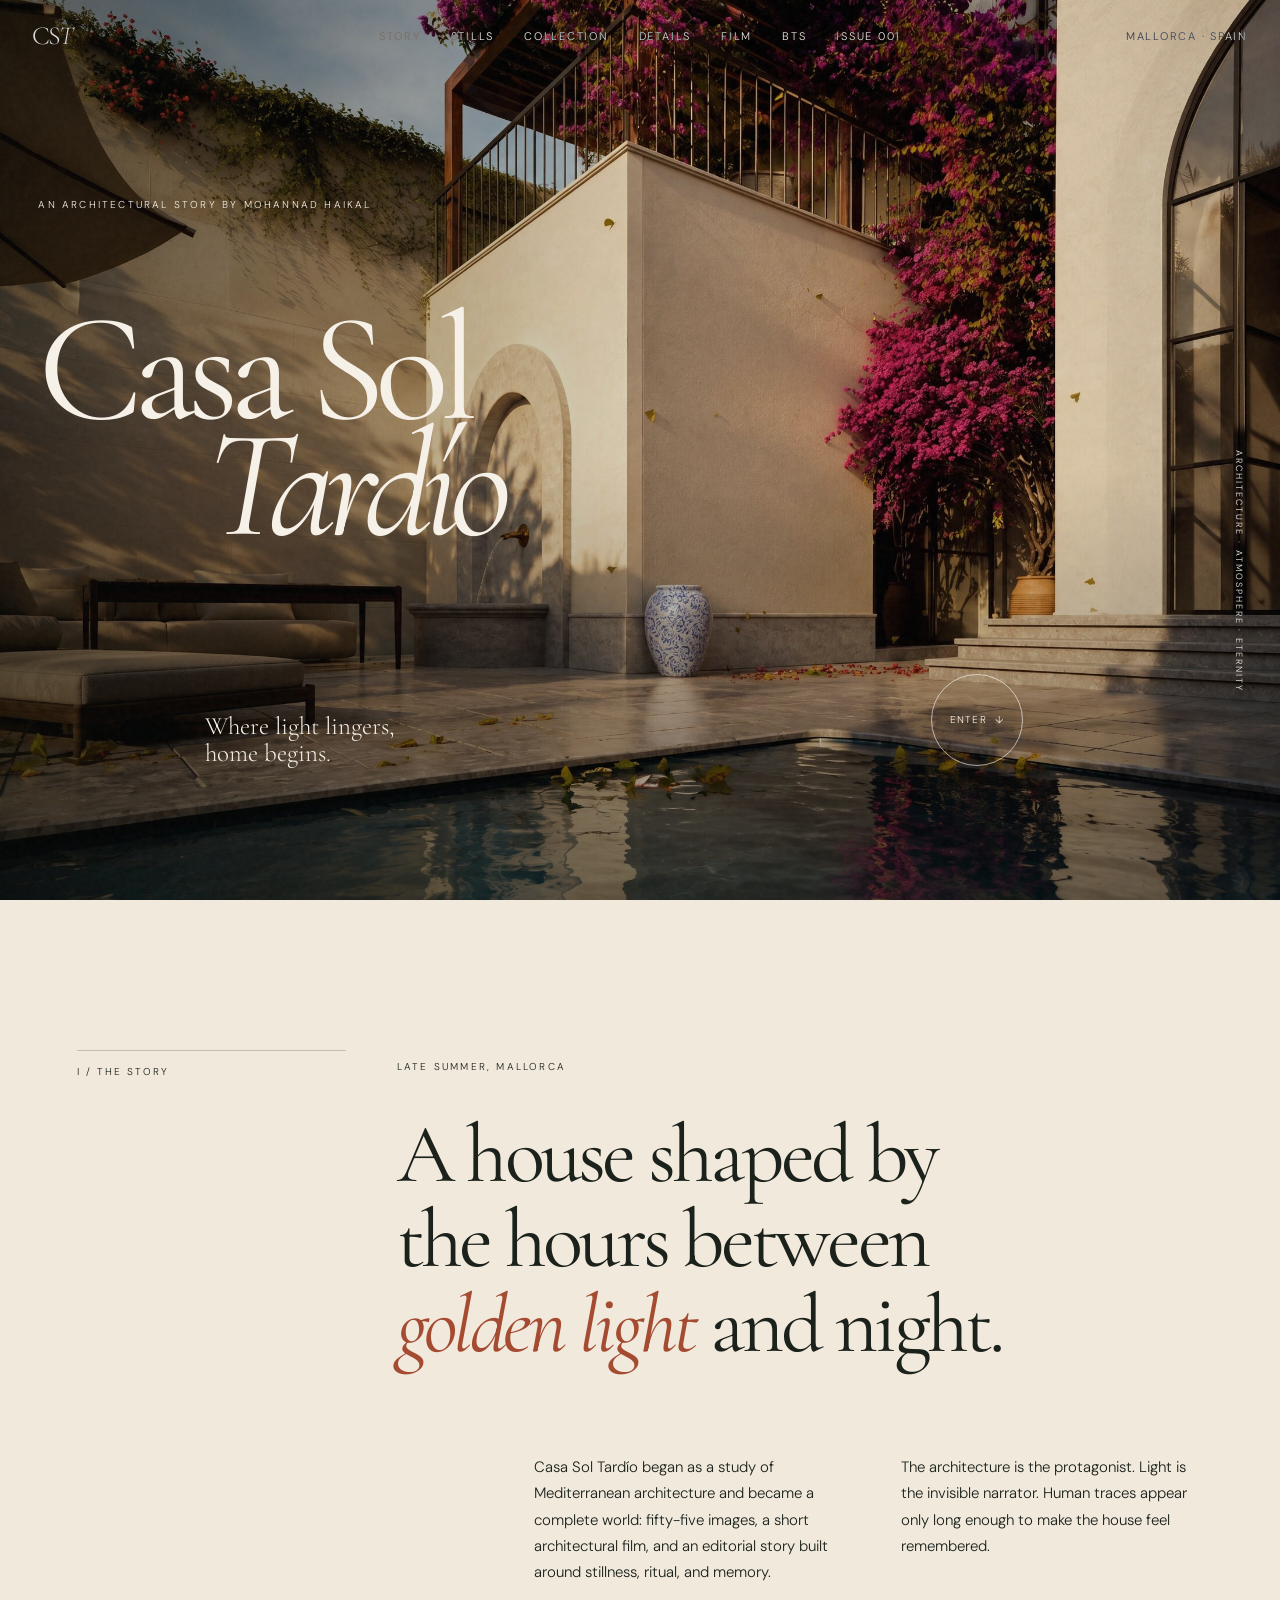
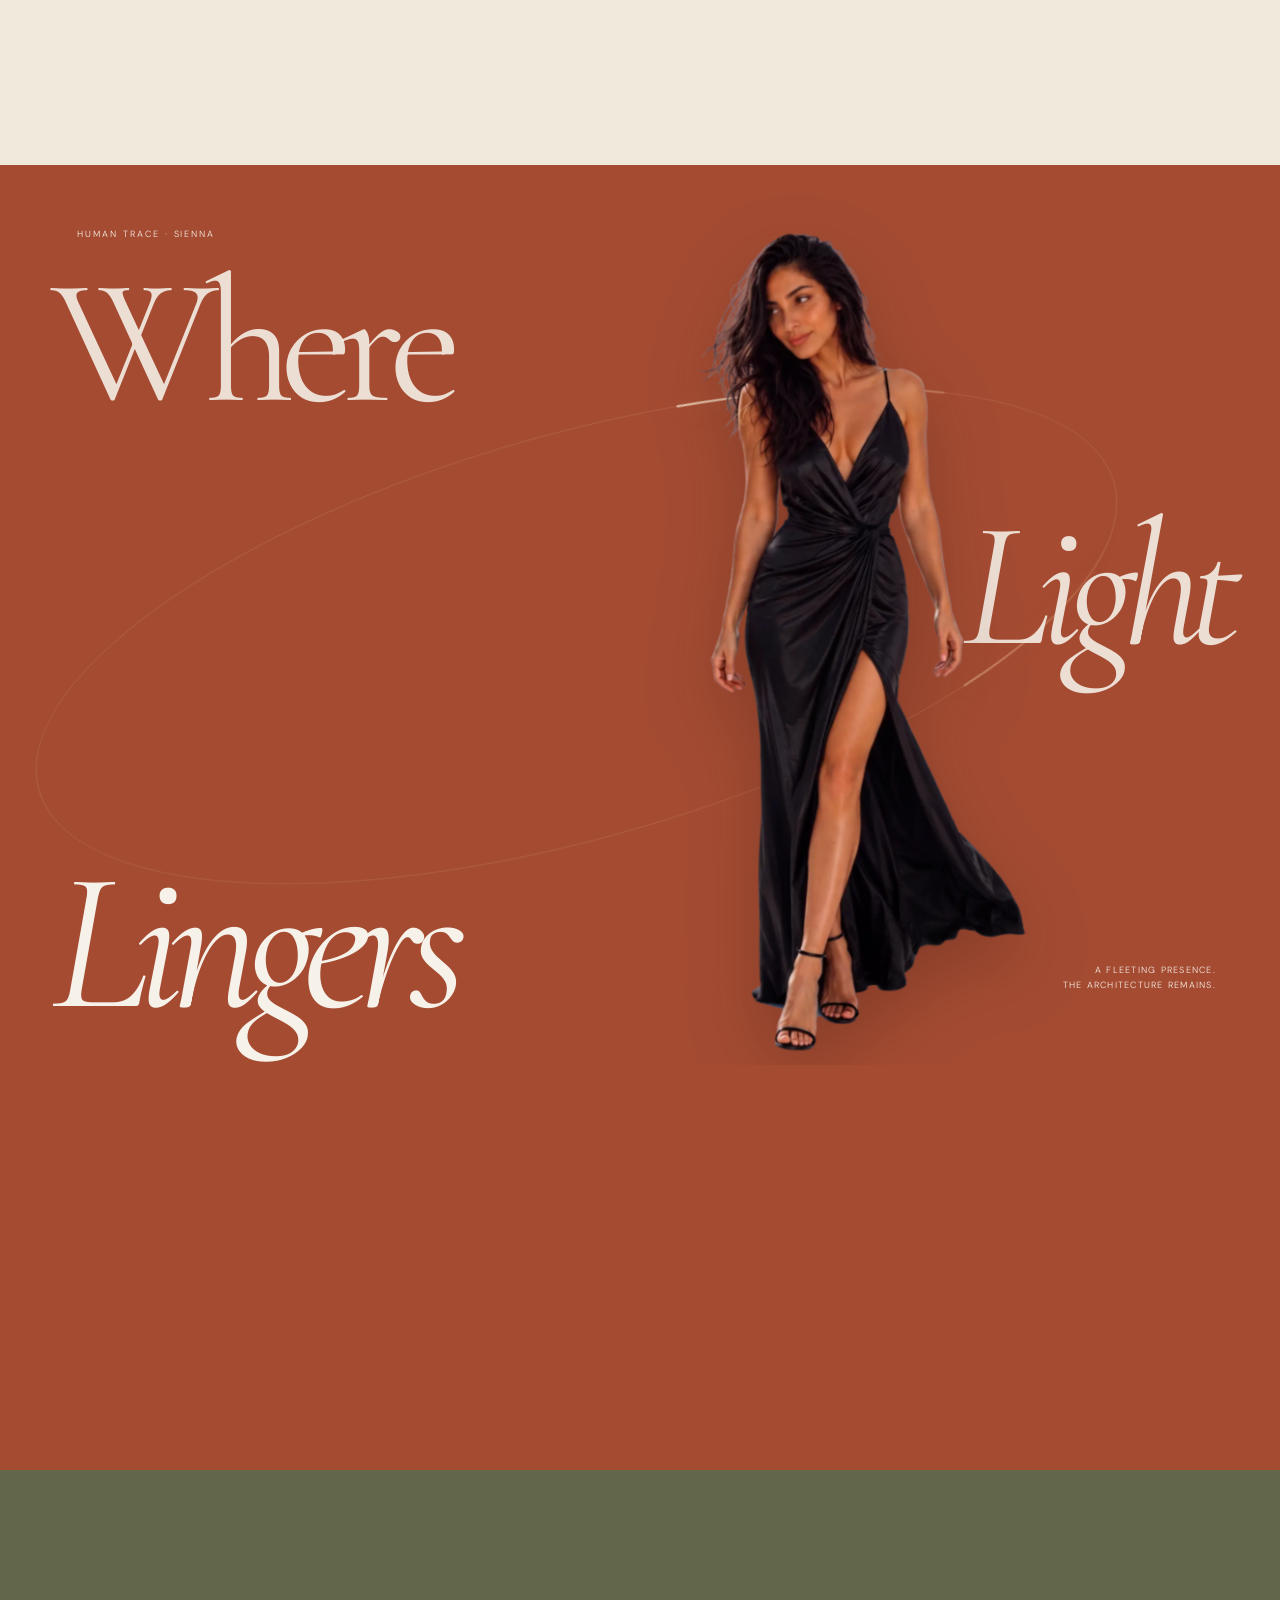
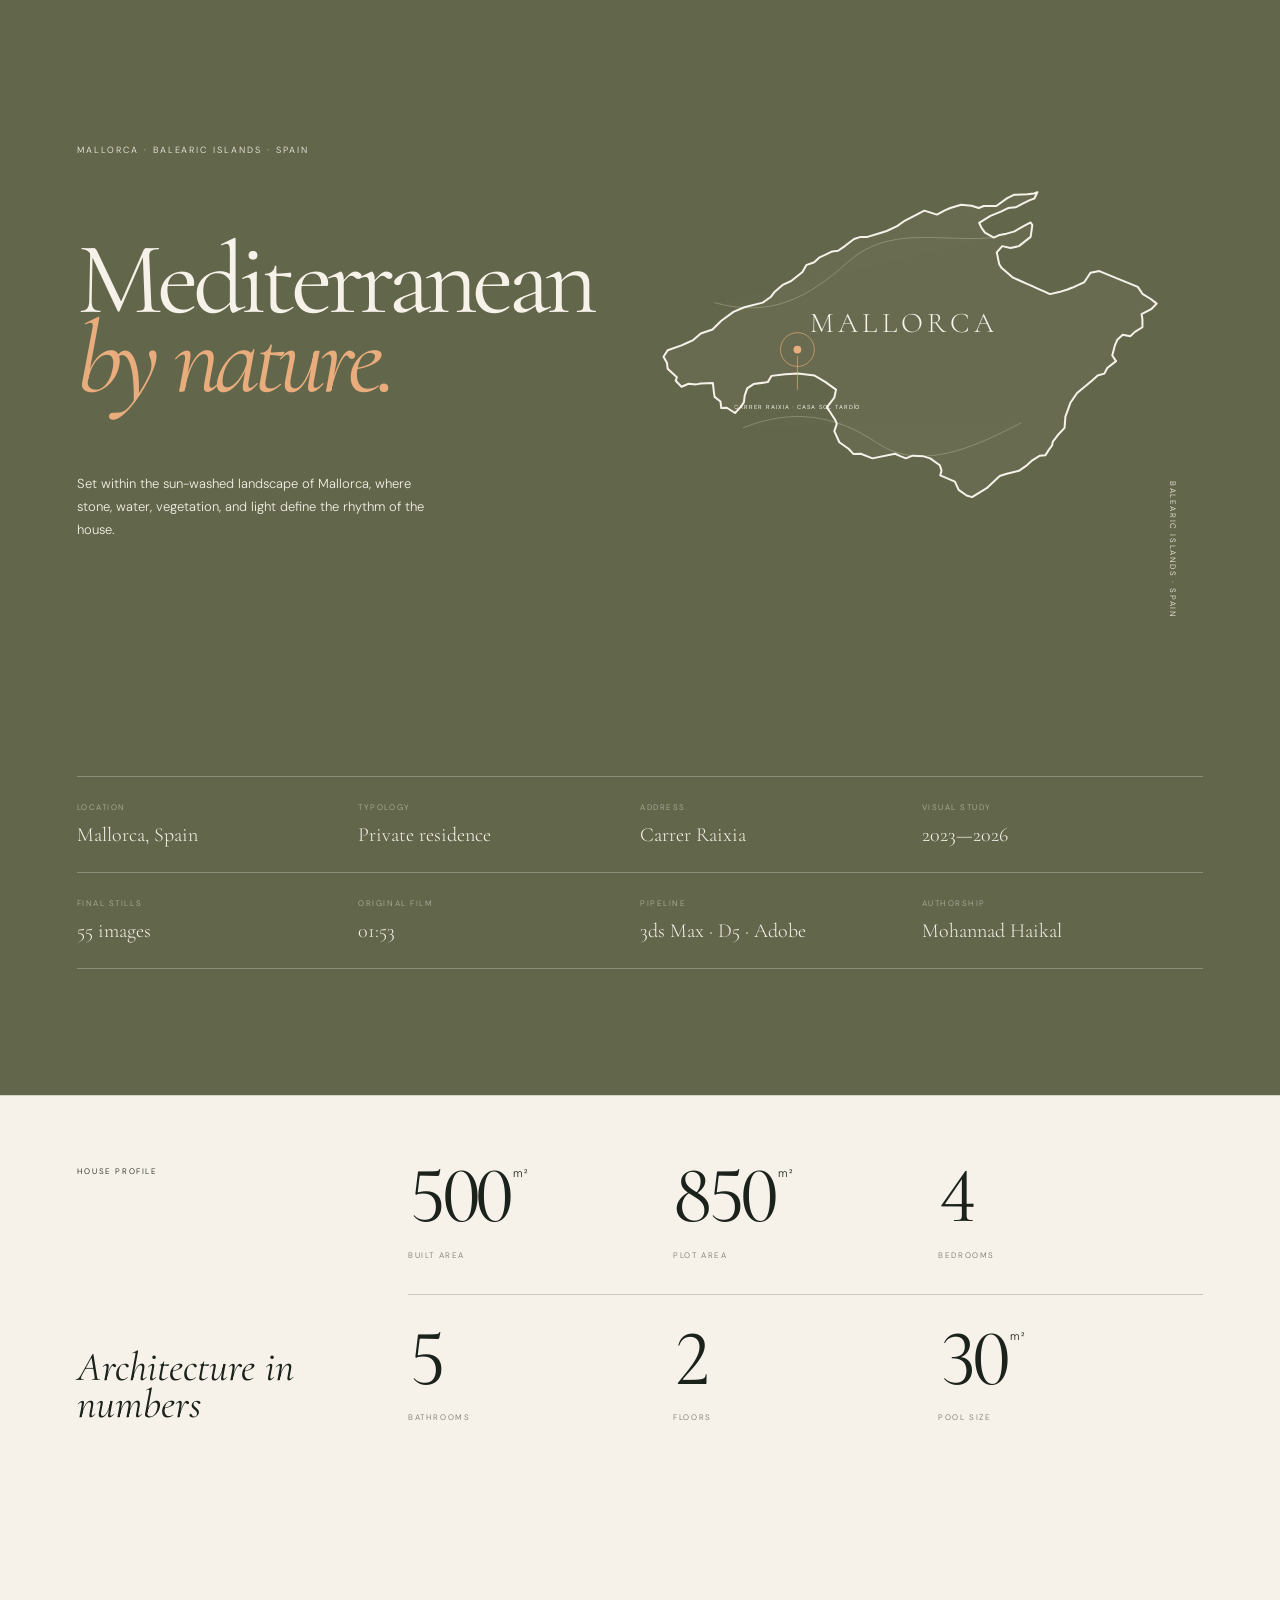
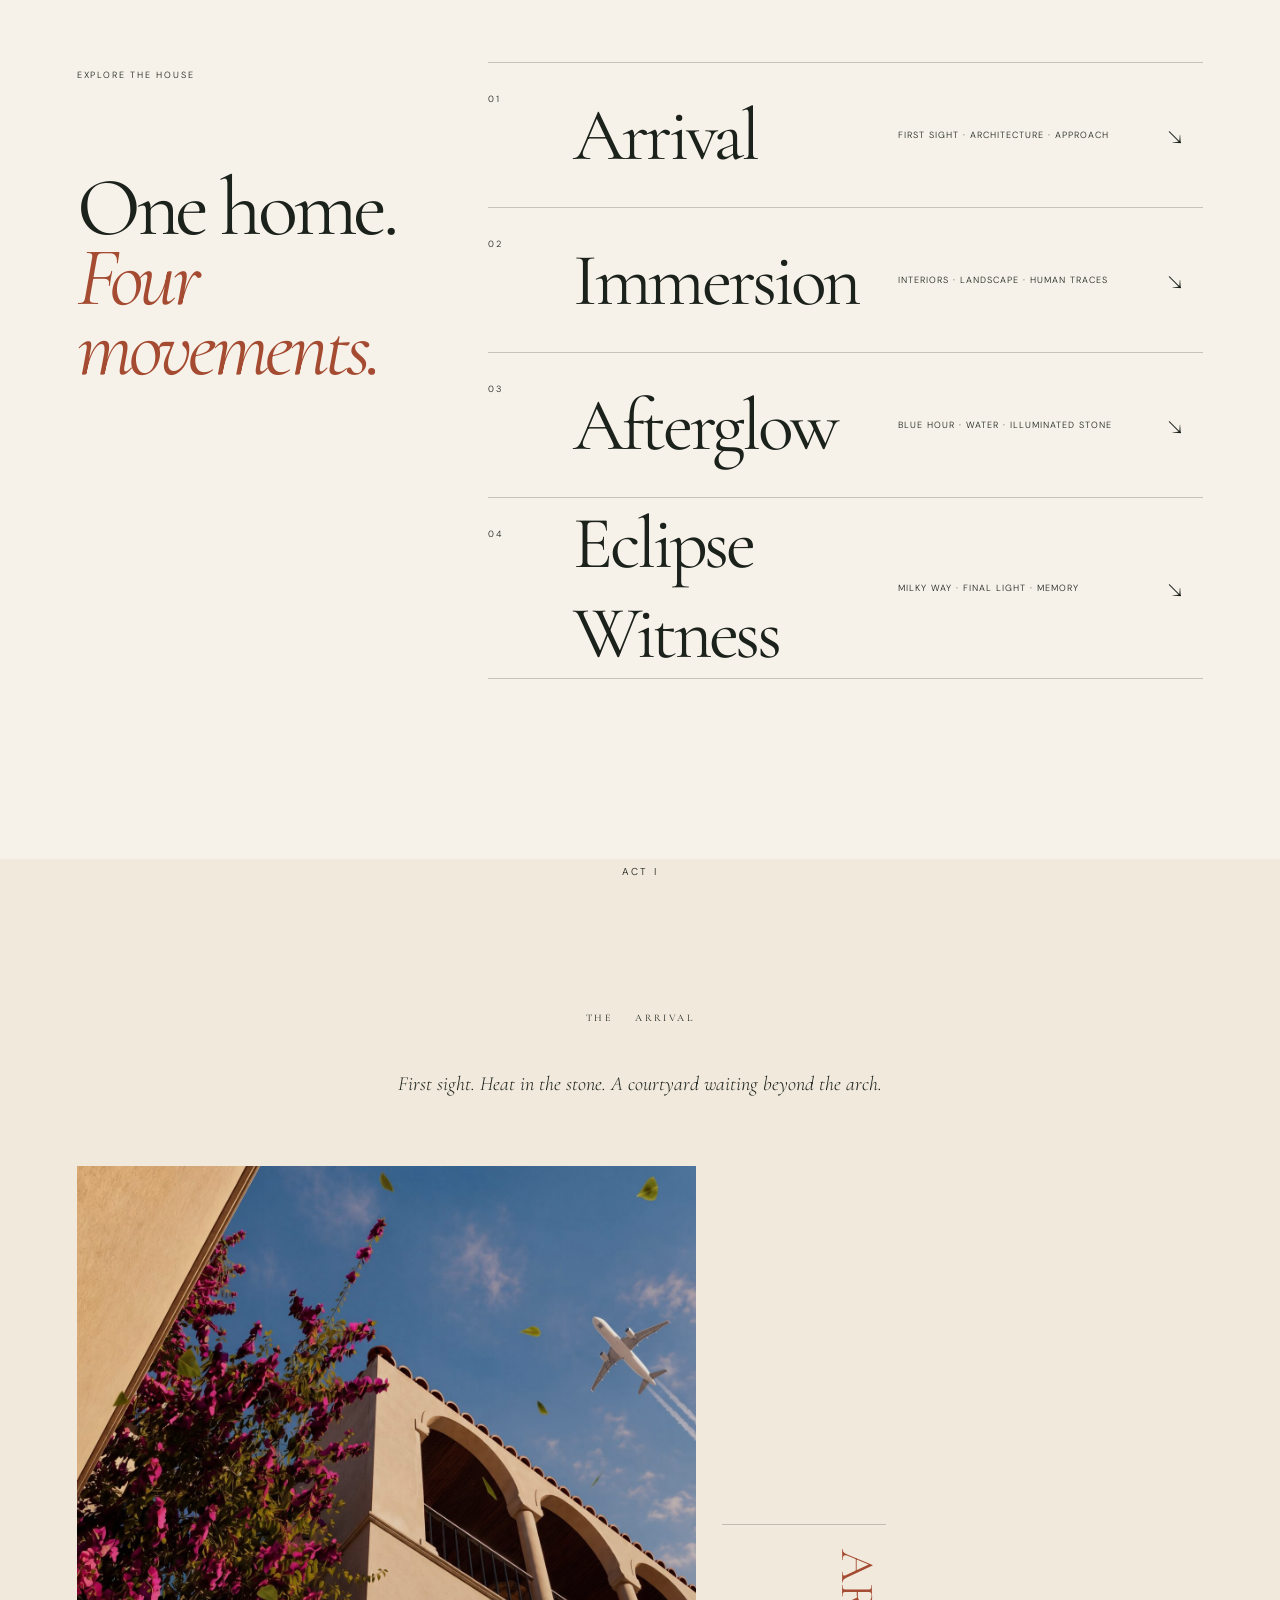
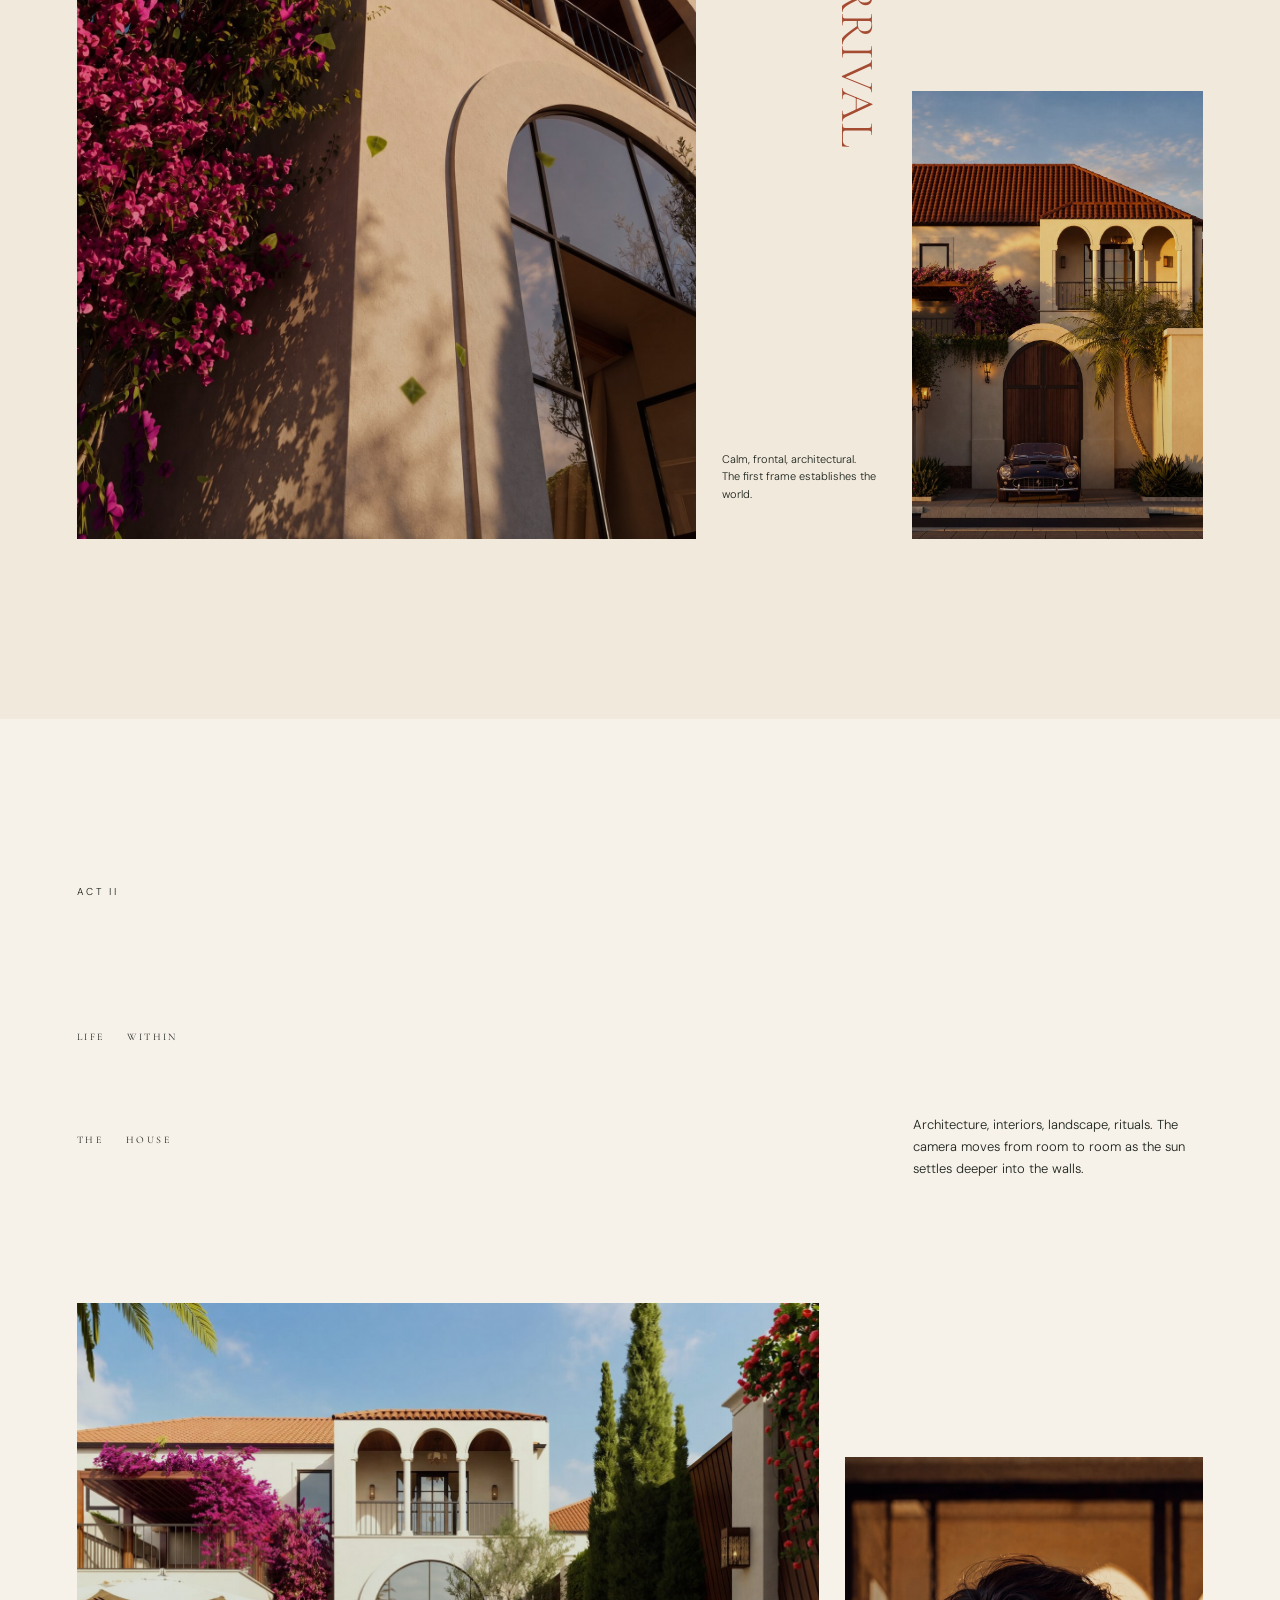
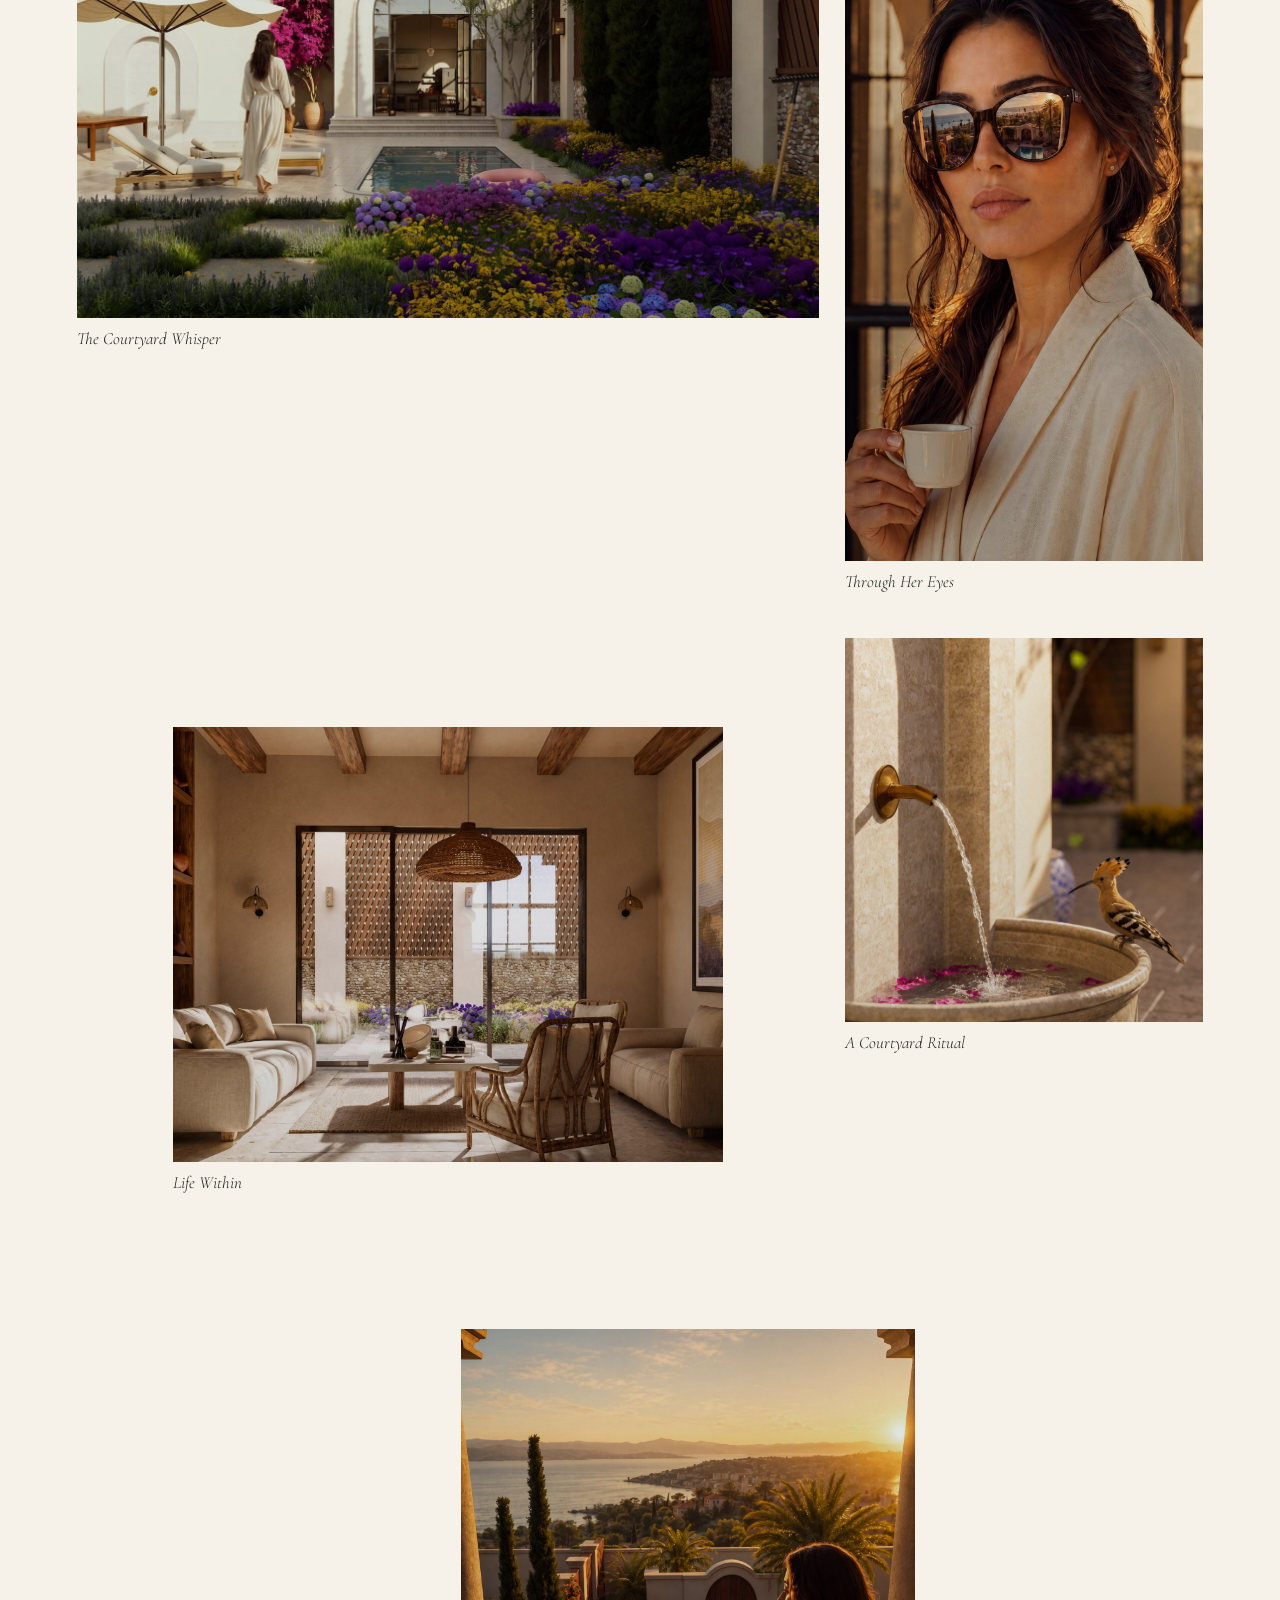
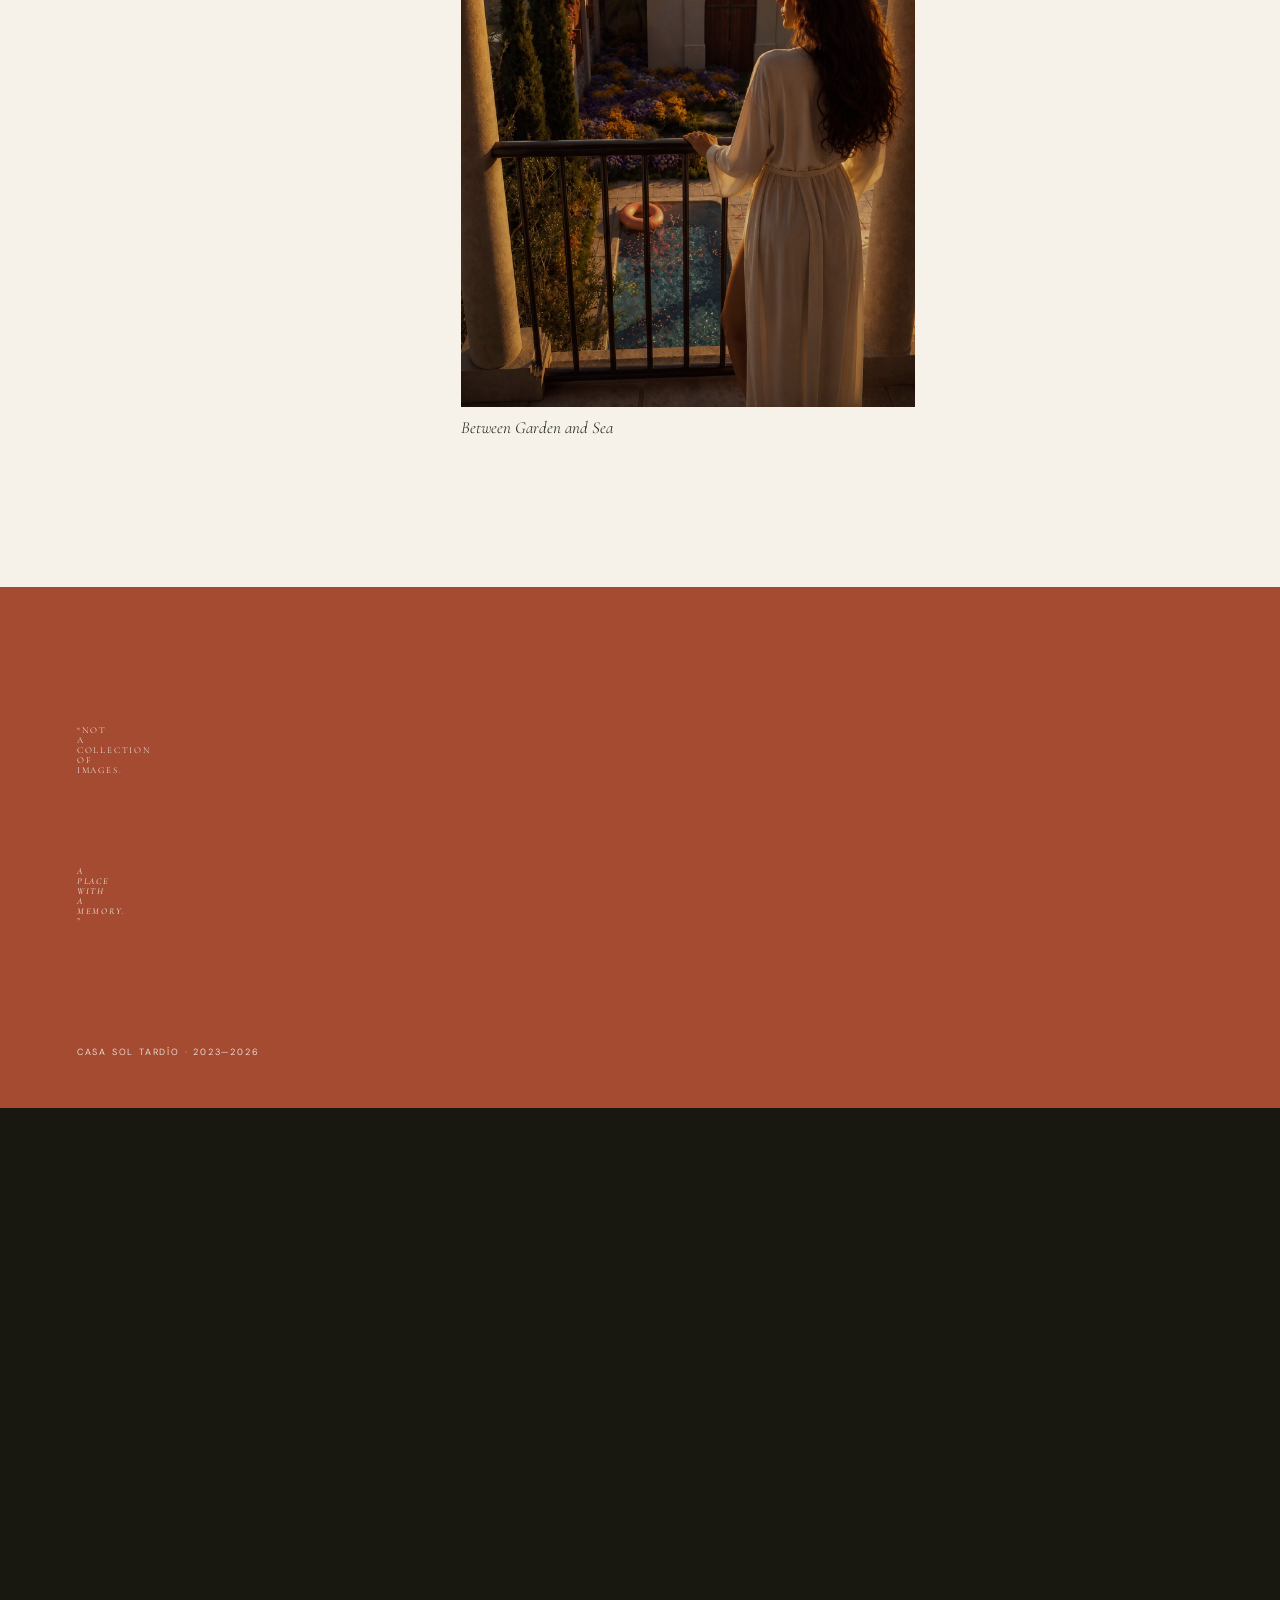
==== commit 35920f63: "Replace BTS film with the revised final cut" ====
--- a/index.html
+++ b/index.html
@@ -171,8 +171,8 @@
         "description": "A portrait-format behind-the-scenes film revealing the process, experiments, iterations and details behind Mohannad Haikal’s Casa Sol Tardío architectural visualization.",
         "thumbnailUrl": "https://res.cloudinary.com/vysyrabp/image/upload/v1788712646/casa-sol-tardio-bts-poster.jpg",
         "uploadDate": "2026-09-06",
-        "duration": "PT2M31S",
-        "contentUrl": "https://res.cloudinary.com/vysyrabp/video/upload/v1788712837/casa-sol-tardio-behind-the-scenes.mp4",
+        "duration": "PT2M46S",
+        "contentUrl": "https://res.cloudinary.com/vysyrabp/video/upload/v1788714759/casa-sol-tardio-behind-the-scenes.mp4",
         "embedUrl": "https://mohannadds226.github.io/casa-sol-tardio/#behind-the-scenes",
         "width": 1080,
         "height": 1920,
@@ -417,13 +417,13 @@
 
     <section class="bts-teaser" id="behind-the-scenes" aria-labelledby="bts-title">
       <div class="bts-copy reveal">
-        <span>Behind the scenes · Film 02 · 02:31</span>
+        <span>Behind the scenes · Film 02 · 02:46</span>
         <h2 id="bts-title">Behind<br><em>the Light</em></h2>
         <p>The process, the experiments, the accidents, and everything that lived just outside the final frame. Step inside the making of Casa Sol Tardío.</p>
         <div class="bts-status" aria-label="Behind-the-scenes film available now">
           <i aria-hidden="true"></i>
           <span>Final cut</span>
-          <small>Watch now · 02:31</small>
+          <small>Watch now · 02:46</small>
         </div>
       </div>
       <div class="film-player-shell bts-player-shell reveal">
@@ -432,12 +432,12 @@
         </div>
         <div class="film-player">
           <video id="casa-bts-film" controls preload="metadata" playsinline crossorigin="anonymous" poster="https://res.cloudinary.com/vysyrabp/image/upload/v1788712646/casa-sol-tardio-bts-poster.jpg" aria-label="Behind the Light, the Casa Sol Tardío behind-the-scenes film">
-            <source src="https://res.cloudinary.com/vysyrabp/video/upload/v1788712837/casa-sol-tardio-behind-the-scenes.mp4" type="video/mp4">
+            <source src="https://res.cloudinary.com/vysyrabp/video/upload/v1788714759/casa-sol-tardio-behind-the-scenes.mp4" type="video/mp4">
             Your browser does not support HTML video.
           </video>
           <button class="film-play-button" type="button" aria-label="Play Behind the Light" aria-controls="casa-bts-film">
             <span class="play" aria-hidden="true">▶</span>
-            <span class="film-note">Play BTS · 02:31</span>
+            <span class="film-note">Play BTS · 02:46</span>
           </button>
         </div>
       </div>
--- a/styles.css
+++ b/styles.css
@@ -182,15 +182,16 @@
 @media(max-width:480px){.film-player{width:calc(100% - 46px)}.film-ambilight-field{width:220vw}.film-player-shell.is-reacting .film-ambilight-field{opacity:.66}.film-play-button .play{width:76px;height:76px}.film-play-button .film-note{right:14px;top:14px}}
 @media(prefers-reduced-motion:reduce){.film-ambilight-field{transition:none}}
 
-/* Behind-the-scenes film teaser */
-.bts-teaser{position:relative;display:grid;grid-template-columns:minmax(0,1fr) minmax(300px,.72fr);gap:clamp(55px,9vw,170px);align-items:center;overflow:hidden;padding:150px 6vw 170px;background:#0b0c09;color:var(--paper);border-top:1px solid rgba(255,255,255,.12);isolation:isolate}
-.bts-teaser:before{content:"";position:absolute;z-index:-1;inset:-20%;background:radial-gradient(circle at 78% 42%,rgba(171,69,41,.18),transparent 28%),linear-gradient(118deg,transparent 47%,rgba(255,255,255,.025) 47.2%,transparent 47.4%)}
+/* Finished behind-the-scenes film */
+.bts-teaser{position:relative;display:grid;grid-template-columns:minmax(0,1fr) minmax(340px,.78fr);gap:clamp(55px,8vw,150px);align-items:center;overflow:hidden;padding:150px 6vw 170px;background:#0b0c09;color:var(--paper);border-top:1px solid rgba(255,255,255,.12);isolation:isolate}
+.bts-teaser:before{content:"";position:absolute;z-index:-2;inset:-20%;background:radial-gradient(circle at 78% 42%,rgba(171,69,41,.18),transparent 28%),linear-gradient(118deg,transparent 47%,rgba(255,255,255,.025) 47.2%,transparent 47.4%)}
+.bts-teaser:after{content:"FILM 02";position:absolute;z-index:-1;left:-.04em;bottom:-.22em;font-family:var(--serif);font-size:clamp(130px,25vw,420px);line-height:1;color:rgba(255,255,255,.018);white-space:nowrap;pointer-events:none}
 .bts-copy{max-width:760px}.bts-copy>span{font-size:9px;letter-spacing:.22em;text-transform:uppercase;opacity:.58}.bts-copy h2{margin:55px 0 48px;font-family:var(--serif);font-size:clamp(68px,9vw,142px);font-weight:400;line-height:.76;letter-spacing:-.055em}.bts-copy h2 em{font-weight:400;color:var(--terracotta)}.bts-copy>p{max-width:530px;margin:0 0 60px;font-size:13px;line-height:1.85;opacity:.72}
-.bts-status{display:grid;grid-template-columns:auto auto 1fr;align-items:center;gap:12px;max-width:500px;padding:18px 0;border-top:1px solid rgba(255,255,255,.18);border-bottom:1px solid rgba(255,255,255,.18);font-size:9px;letter-spacing:.18em;text-transform:uppercase}.bts-status>i{width:7px;height:7px;border-radius:50%;background:var(--terracotta);box-shadow:0 0 0 5px rgba(171,69,41,.12);animation:btsPulse 2s ease-in-out infinite}.bts-status small{justify-self:end;font:inherit;opacity:.44}
-.bts-frame{position:relative;justify-self:center;width:min(100%,430px);aspect-ratio:9/16;display:grid;place-items:center;overflow:hidden;border:1px solid rgba(255,255,255,.25);background:linear-gradient(145deg,rgba(255,255,255,.055),transparent 38%),radial-gradient(circle at 50% 45%,rgba(171,69,41,.22),transparent 40%),#11120e;box-shadow:0 38px 90px rgba(0,0,0,.45)}.bts-frame:before,.bts-frame:after{content:"";position:absolute;inset:20px;pointer-events:none}.bts-frame:before{border:1px solid rgba(255,255,255,.08)}.bts-frame:after{background:linear-gradient(#fff,#fff) 0 0/28px 1px no-repeat,linear-gradient(#fff,#fff) 0 0/1px 28px no-repeat,linear-gradient(#fff,#fff) 100% 0/28px 1px no-repeat,linear-gradient(#fff,#fff) 100% 0/1px 28px no-repeat,linear-gradient(#fff,#fff) 0 100%/28px 1px no-repeat,linear-gradient(#fff,#fff) 0 100%/1px 28px no-repeat,linear-gradient(#fff,#fff) 100% 100%/28px 1px no-repeat,linear-gradient(#fff,#fff) 100% 100%/1px 28px no-repeat;opacity:.56}.bts-frame>strong{font-family:var(--serif);font-size:clamp(108px,15vw,220px);font-weight:400;letter-spacing:-.09em;color:rgba(255,255,255,.92)}.bts-frame>p{position:absolute;left:40px;bottom:70px;margin:0;font-size:8px;letter-spacing:.2em;text-transform:uppercase;opacity:.5}.bts-rec{position:absolute;left:40px;top:38px;display:flex;align-items:center;gap:8px;font-size:8px;letter-spacing:.18em}.bts-rec i{width:6px;height:6px;border-radius:50%;background:#d35036}.bts-timecode{position:absolute;right:40px;bottom:38px;font-variant-numeric:tabular-nums;font-size:9px;letter-spacing:.15em;opacity:.58}
+.bts-status{display:grid;grid-template-columns:auto auto 1fr;align-items:center;gap:12px;max-width:500px;padding:18px 0;border-top:1px solid rgba(255,255,255,.18);border-bottom:1px solid rgba(255,255,255,.18);font-size:9px;letter-spacing:.18em;text-transform:uppercase}.bts-status>i{width:7px;height:7px;border-radius:50%;background:var(--terracotta);box-shadow:0 0 0 5px rgba(171,69,41,.12);animation:btsPulse 2s ease-in-out infinite}.bts-status small{justify-self:end;font:inherit;opacity:.52}
+.bts-player-shell{width:min(100%,610px)}.bts-player-shell .film-player{border:1px solid rgba(255,255,255,.12)}
 @keyframes btsPulse{0%,100%{opacity:.48;transform:scale(.86)}50%{opacity:1;transform:scale(1)}}
-@media(max-width:900px){.bts-teaser{grid-template-columns:1fr;gap:80px}.bts-copy{max-width:680px}.bts-frame{width:min(100%,420px)}}
-@media(max-width:600px){.bts-teaser{padding:100px 20px 110px;gap:60px}.bts-copy h2{margin:42px 0 38px;font-size:20vw}.bts-copy>p{font-size:12px;margin-bottom:42px}.bts-status{grid-template-columns:auto 1fr;row-gap:8px}.bts-status small{grid-column:2;justify-self:start}.bts-frame{width:min(100%,360px)}.bts-frame>p,.bts-rec{left:30px}.bts-timecode{right:30px}}
+@media(max-width:900px){.bts-teaser{grid-template-columns:1fr;gap:80px}.bts-copy{max-width:680px}.bts-player-shell{width:min(100%,520px)}}
+@media(max-width:600px){.bts-teaser{padding:100px 20px 110px;gap:60px}.bts-copy h2{margin:42px 0 38px;font-size:20vw}.bts-copy>p{font-size:12px;margin-bottom:42px}.bts-status{grid-template-columns:auto 1fr;row-gap:8px}.bts-status small{grid-column:2;justify-self:start}}
 @media(prefers-reduced-motion:reduce){.bts-status>i{animation:none}}
 
 /* Interactive magazine flipbook */
